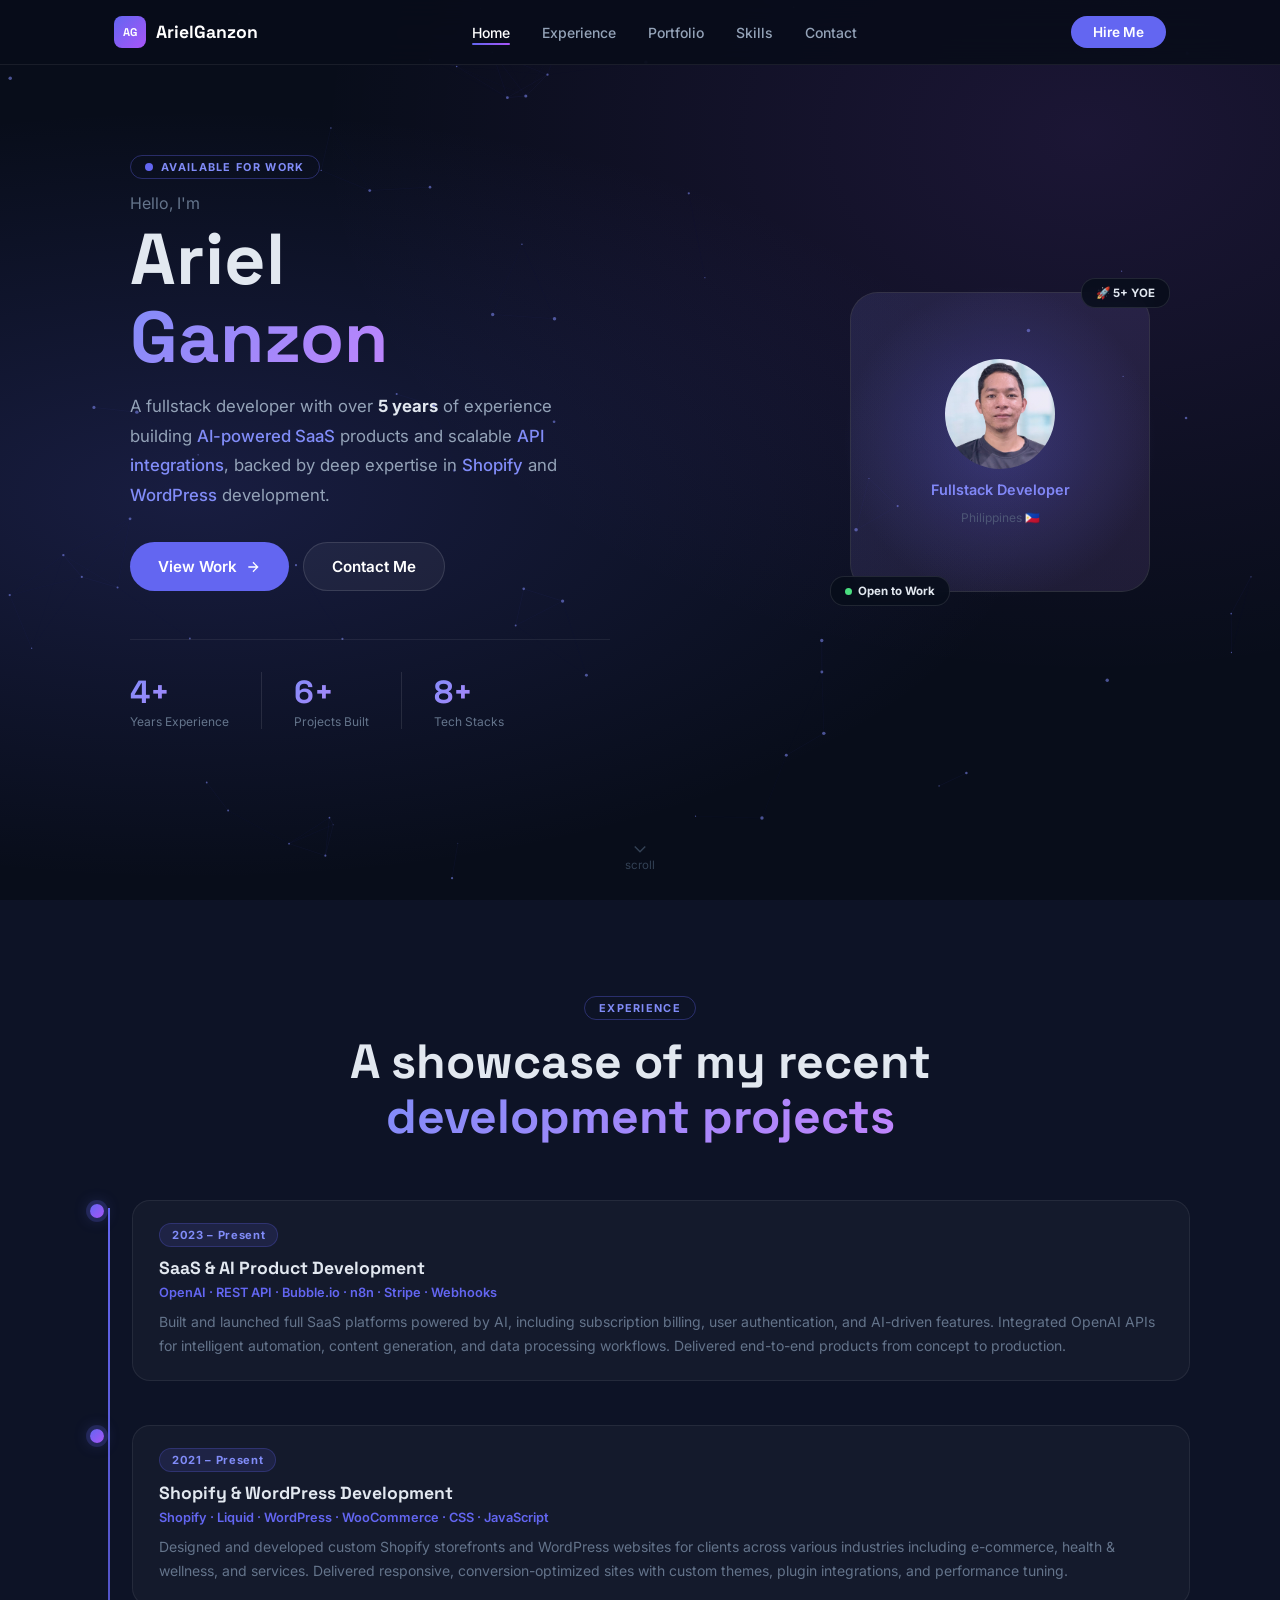
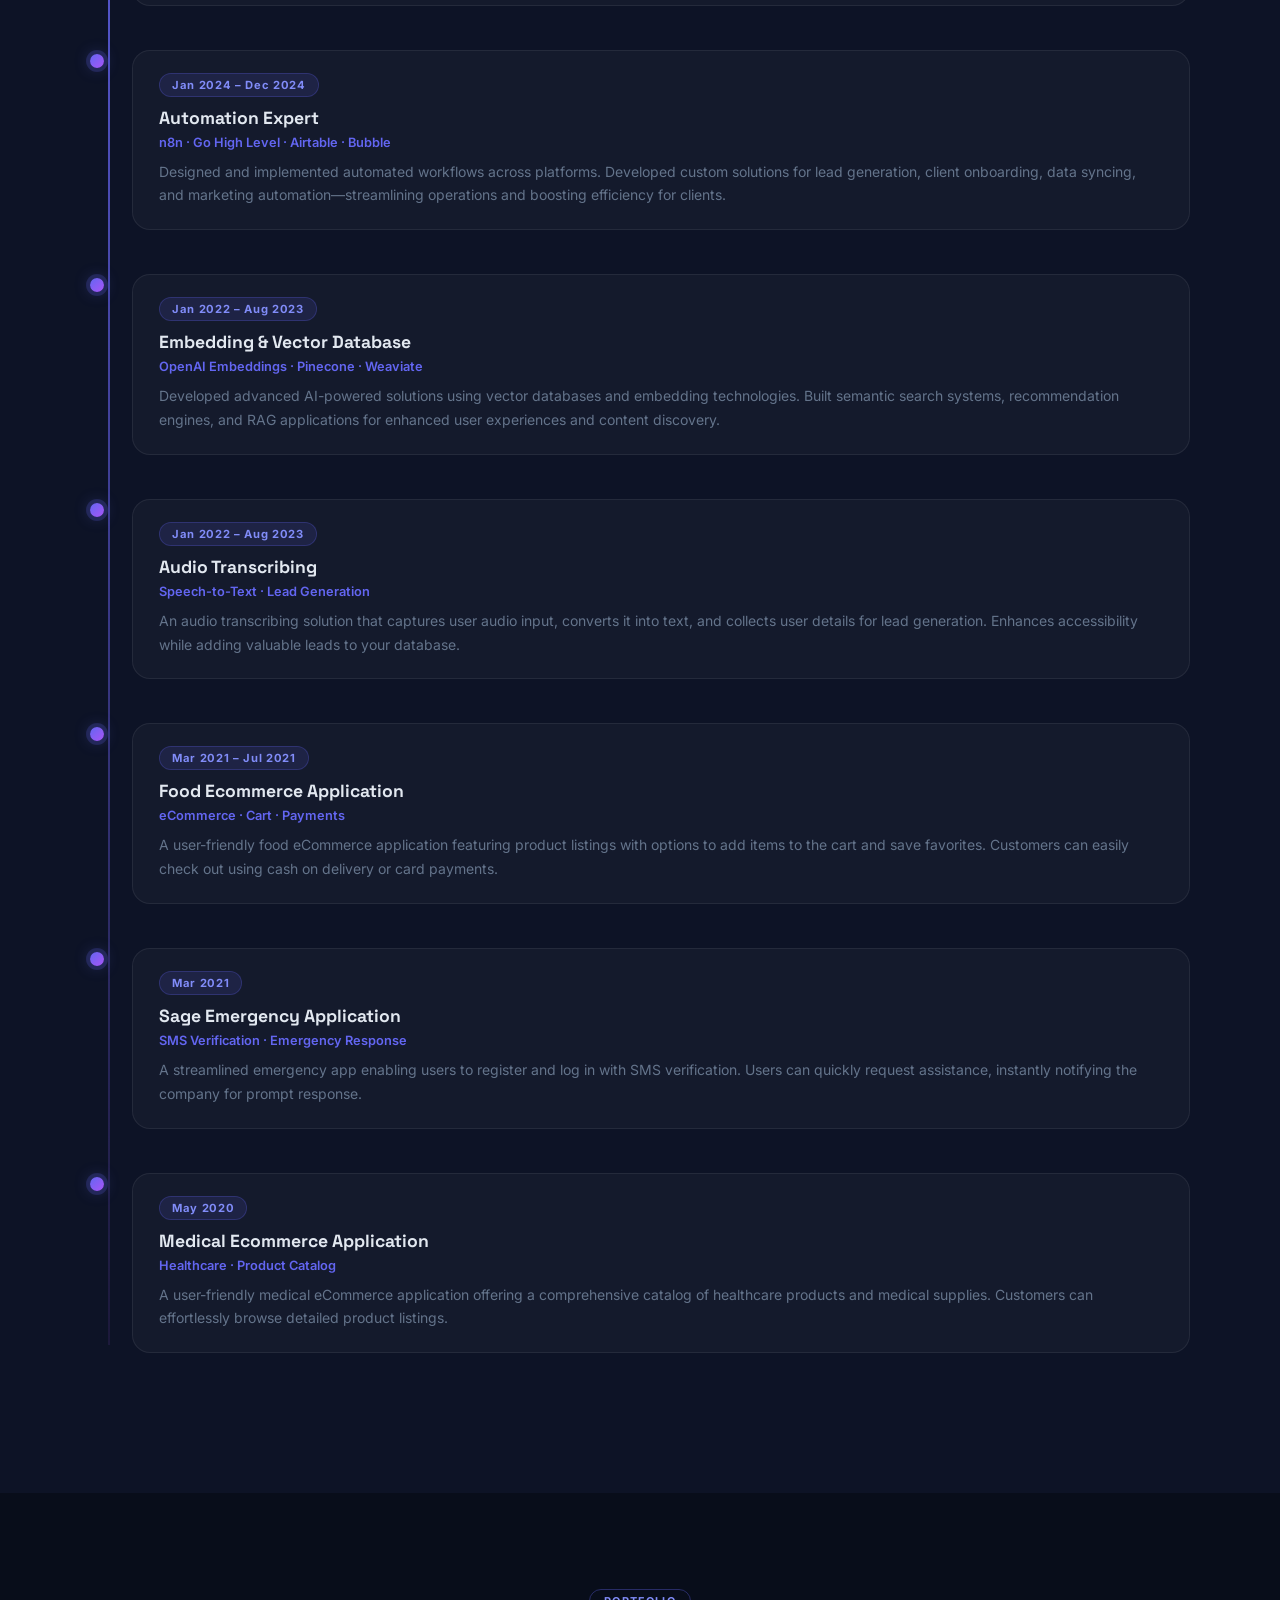
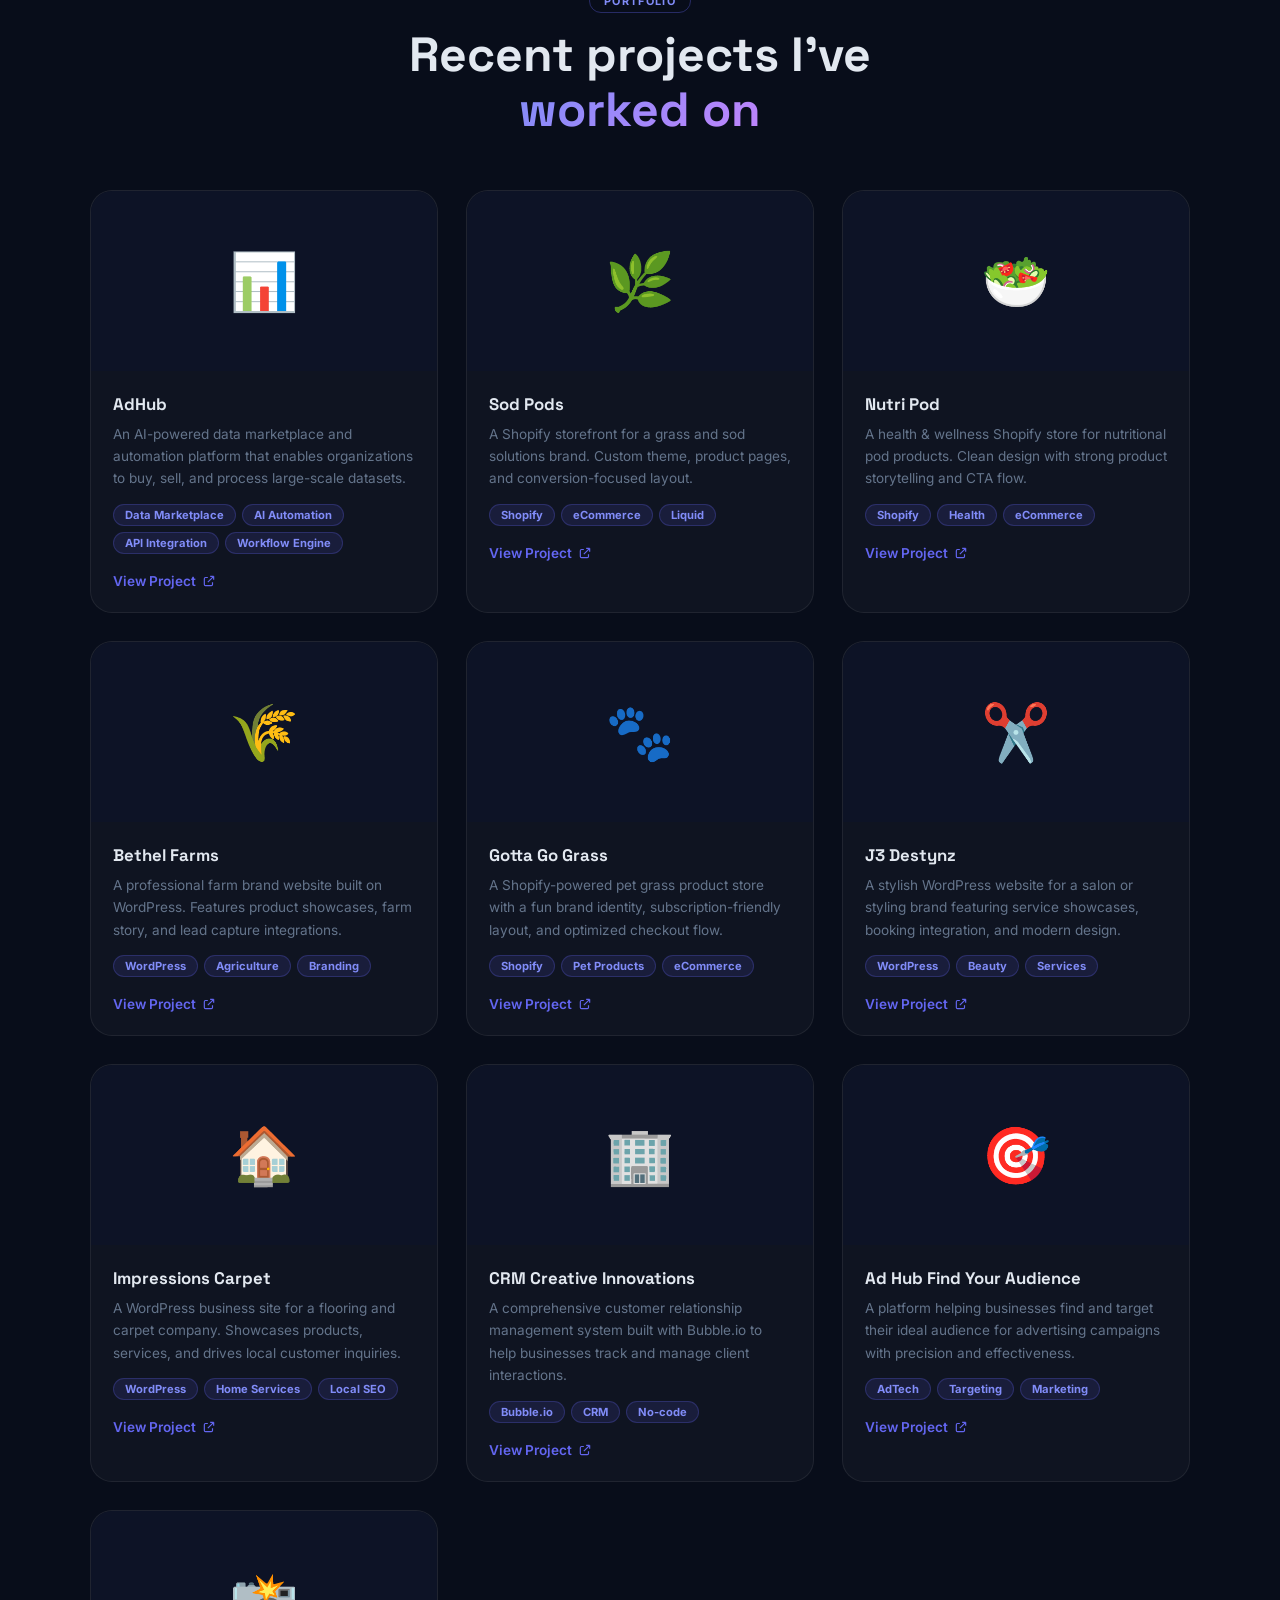
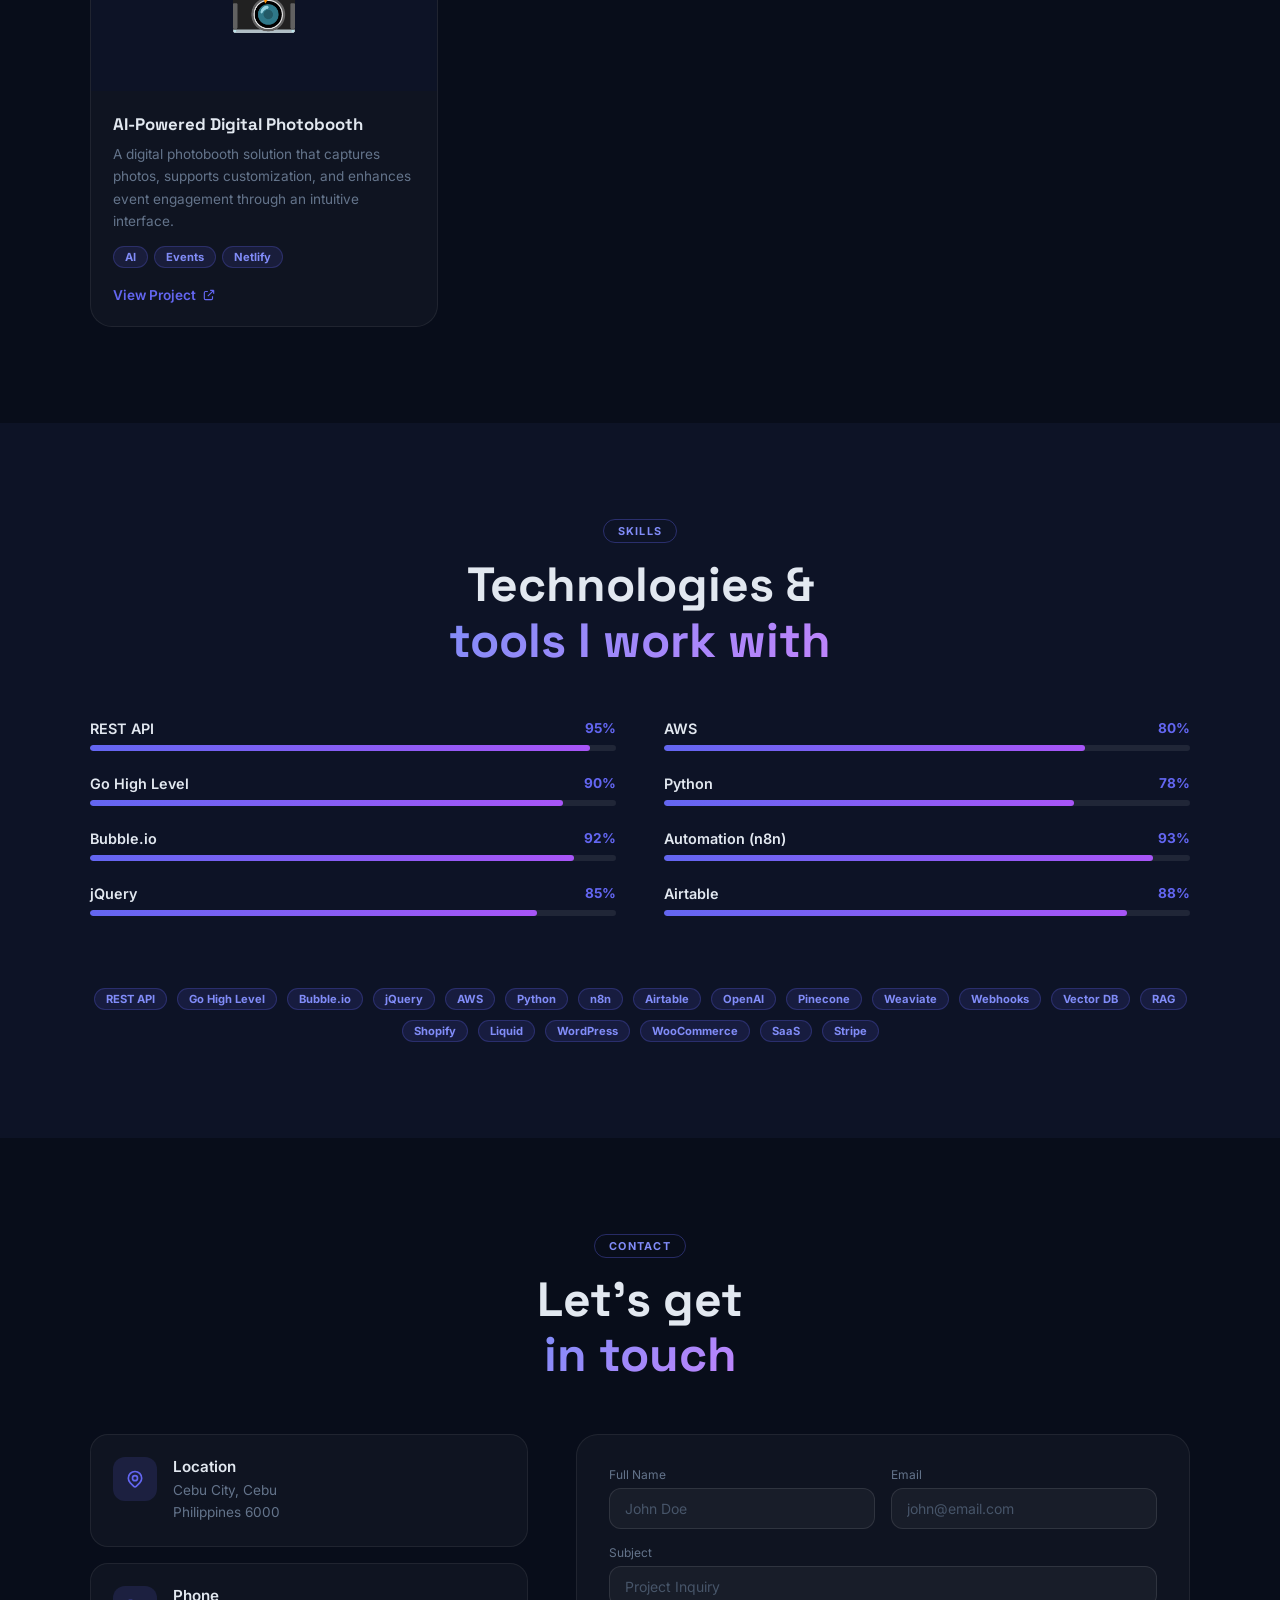
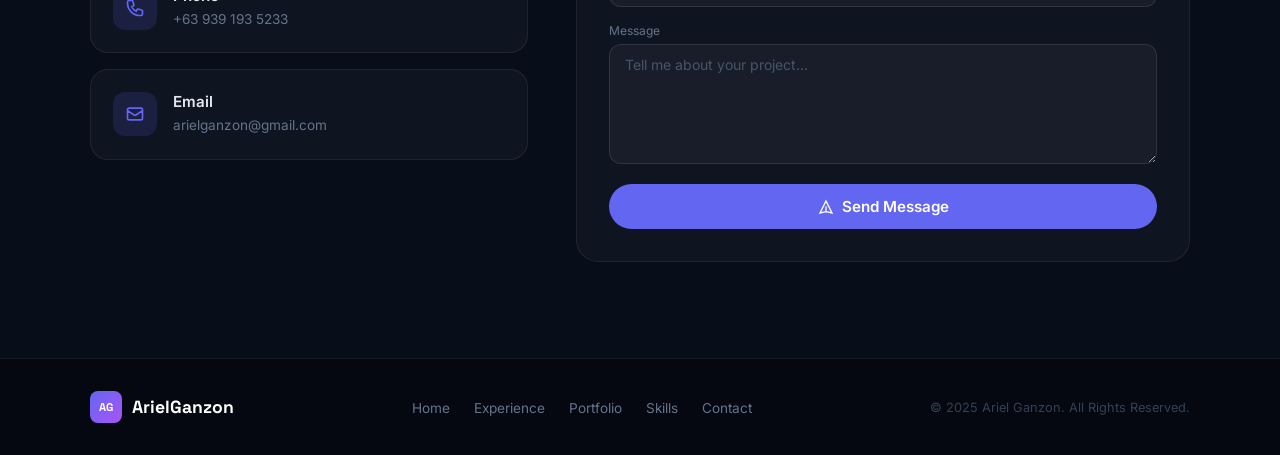
==== index.html @ b6846c53 "Update index.html" ====
<!DOCTYPE html>
<html lang="en">
<head>
<meta charset="UTF-8"/>
<meta name="viewport" content="width=device-width,initial-scale=1.0"/>
<title>Ariel Ganzon | Fullstack Developer</title>
<link href="https://fonts.googleapis.com/css2?family=Inter:wght@300;400;500;600;700;800&family=Space+Grotesk:wght@500;600;700&display=swap" rel="stylesheet"/>
<style>
*{margin:0;padding:0;box-sizing:border-box;}
html{scroll-behavior:smooth;}
body{font-family:'Inter',sans-serif;background:#080d1a;color:#e2e8f0;overflow-x:hidden;}
::-webkit-scrollbar{width:5px;}
::-webkit-scrollbar-thumb{background:#6366f1;border-radius:4px;}

/* NAV */
nav{position:fixed;top:0;left:0;right:0;z-index:100;background:rgba(8,13,26,.9);backdrop-filter:blur(16px);border-bottom:1px solid rgba(255,255,255,.07);}
.nav-inner{max-width:1100px;margin:0 auto;padding:0 24px;display:flex;align-items:center;justify-content:space-between;height:64px;}
.logo{display:flex;align-items:center;gap:10px;font-family:'Space Grotesk',sans-serif;font-weight:700;font-size:1.1rem;color:#fff;text-decoration:none;}
.logo-icon{width:32px;height:32px;background:linear-gradient(135deg,#6366f1,#a855f7);border-radius:8px;display:flex;align-items:center;justify-content:center;font-size:.7rem;font-weight:900;color:#fff;}
.nav-links{display:flex;align-items:center;gap:32px;list-style:none;}
.nav-links a{color:#94a3b8;text-decoration:none;font-size:.875rem;font-weight:500;transition:color .2s;position:relative;}
.nav-links a:hover,.nav-links a.active{color:#fff;}
.nav-links a::after{content:'';position:absolute;bottom:-4px;left:0;width:0;height:2px;background:linear-gradient(90deg,#6366f1,#a855f7);border-radius:2px;transition:width .3s;}
.nav-links a:hover::after,.nav-links a.active::after{width:100%;}
.btn-hire{padding:8px 22px;background:#6366f1;color:#fff;border:none;border-radius:50px;font-size:.85rem;font-weight:600;cursor:pointer;transition:background .2s,transform .2s;text-decoration:none;}
.btn-hire:hover{background:#4f46e5;transform:scale(1.04);}
.mob-btn{display:none;background:none;border:none;color:#94a3b8;cursor:pointer;padding:4px;}
.mob-menu{display:none;flex-direction:column;padding:8px 24px 16px;gap:4px;border-top:1px solid rgba(255,255,255,.06);}
.mob-menu a{color:#94a3b8;text-decoration:none;padding:10px 0;font-size:.9rem;border-bottom:1px solid rgba(255,255,255,.04);}

/* SECTION BASE */
section{padding:96px 24px;}
.container{max-width:1100px;margin:0 auto;}
.section-label{display:inline-flex;align-items:center;gap:8px;padding:4px 14px;border:1px solid rgba(99,102,241,.35);border-radius:50px;font-size:.68rem;font-weight:700;letter-spacing:.12em;text-transform:uppercase;color:#818cf8;margin-bottom:14px;}
.section-title{font-family:'Space Grotesk',sans-serif;font-size:clamp(2rem,5vw,3rem);font-weight:700;line-height:1.15;margin-bottom:12px;}
.grad{background:linear-gradient(135deg,#818cf8,#c084fc);-webkit-background-clip:text;-webkit-text-fill-color:transparent;background-clip:text;}
.section-sub{color:#64748b;font-size:1rem;max-width:520px;}
.text-center{text-align:center;}
.text-center .section-sub{margin:0 auto;}

/* REVEAL */
.reveal{opacity:0;transform:translateY(28px);transition:opacity .7s ease,transform .7s ease;}
.reveal.in{opacity:1;transform:none;}

/* ── HERO ── */
#home{min-height:100vh;padding-top:80px;display:flex;align-items:center;position:relative;overflow:hidden;background:radial-gradient(ellipse at 15% 55%,rgba(99,102,241,.18) 0%,transparent 55%),radial-gradient(ellipse at 85% 15%,rgba(168,85,247,.12) 0%,transparent 50%),#080d1a;}
canvas#stars{position:absolute;inset:0;width:100%;height:100%;pointer-events:none;}
.hero-grid{display:grid;grid-template-columns:1fr 1fr;gap:60px;align-items:center;position:relative;z-index:1;}
@media(max-width:768px){
  .hero-grid{grid-template-columns:1fr;}
  .hero-right{display:flex;justify-content:center;margin-top:32px;}
  .avatar-wrap{justify-content:center;}
  .avatar-card{width:260px;height:260px;}
  .av-circle{width:95px;height:95px;}
  .nav-links,.btn-hire{display:none!important;}
  .mob-btn{display:block!important;}
}
.pulse-dot{width:8px;height:8px;border-radius:50%;background:#6366f1;animation:pulse 2s infinite;}
@keyframes pulse{0%,100%{box-shadow:0 0 0 0 rgba(99,102,241,.5);}50%{box-shadow:0 0 0 8px rgba(99,102,241,0);}}
.hero-name{font-family:'Space Grotesk',sans-serif;font-size:clamp(2.8rem,7vw,4.5rem);font-weight:700;line-height:1.08;margin:8px 0 16px;}
.hero-desc{color:#94a3b8;line-height:1.75;font-size:1.05rem;max-width:480px;margin-bottom:32px;}
.hero-desc span{color:#818cf8;font-weight:500;}
.btn-primary{display:inline-flex;align-items:center;gap:8px;padding:14px 28px;background:#6366f1;color:#fff;border:none;border-radius:50px;font-size:.95rem;font-weight:600;cursor:pointer;transition:background .2s,transform .2s;text-decoration:none;}
.btn-primary:hover{background:#4f46e5;transform:scale(1.04);}
.btn-outline{display:inline-flex;align-items:center;gap:8px;padding:14px 28px;background:rgba(255,255,255,.05);border:1px solid rgba(255,255,255,.12);color:#fff;border-radius:50px;font-size:.95rem;font-weight:600;cursor:pointer;transition:background .2s;text-decoration:none;}
.btn-outline:hover{background:rgba(255,255,255,.1);}
.btn-row{display:flex;gap:14px;flex-wrap:wrap;}
.hero-stats{display:flex;gap:32px;margin-top:48px;padding-top:32px;border-top:1px solid rgba(255,255,255,.07);}
.stat-num{font-family:'Space Grotesk',sans-serif;font-size:2rem;font-weight:700;}
.stat-label{font-size:.75rem;color:#64748b;margin-top:2px;}
.stat-div{width:1px;background:rgba(255,255,255,.1);}

/* avatar */
.avatar-wrap{position:relative;display:flex;justify-content:flex-end;}
.avatar-glow{position:absolute;inset:-20px;background:radial-gradient(circle,rgba(99,102,241,.3),transparent 65%);border-radius:50%;pointer-events:none;}
.avatar-card{width:300px;height:300px;border-radius:28px;background:rgba(255,255,255,.04);border:1px solid rgba(255,255,255,.1);display:flex;flex-direction:column;align-items:center;justify-content:center;gap:12px;position:relative;overflow:hidden;}
.avatar-card::before{content:'';position:absolute;inset:0;background:linear-gradient(135deg,rgba(99,102,241,.1),rgba(168,85,247,.08));pointer-events:none;}
.av-circle{width:110px;height:110px;border-radius:50%;background: url(img/profile1.jpg) center / cover no-repeat;display:flex;align-items:center;justify-content:center;font-family:'Space Grotesk',sans-serif;font-size:2rem;font-weight:900;color:#fff;}
.av-title{color:#818cf8;font-size:.9rem;font-weight:600;}
.badge{position:absolute;background:rgba(8,13,26,.85);border:1px solid rgba(255,255,255,.1);border-radius:14px;padding:7px 14px;font-size:.72rem;font-weight:700;display:flex;align-items:center;gap:6px;backdrop-filter:blur(8px);}
.badge-open{bottom:-14px;left:-20px;}
.badge-yoe{top:-14px;right:-20px;}
.dot-green{width:7px;height:7px;border-radius:50%;background:#4ade80;}

/* ── EXPERIENCE ── */
#experience{background:#0d1326;}
.tl{position:relative;margin-top:56px;}
.tl::before{content:'';position:absolute;left:18px;top:8px;bottom:8px;width:2px;background:linear-gradient(to bottom,#6366f1,rgba(168,85,247,.1));}
.tl-item{display:flex;gap:28px;margin-bottom:44px;position:relative;}
.tl-icon-col{display:flex;flex-direction:column;align-items:center;gap:0;flex-shrink:0;}
.tl-dot{width:14px;height:14px;border-radius:50%;background:linear-gradient(135deg,#6366f1,#a855f7);box-shadow:0 0 0 4px rgba(99,102,241,.2),0 0 16px rgba(99,102,241,.4);margin-top:4px;flex-shrink:0;z-index:1;}
.tl-card{flex:1;background:rgba(255,255,255,.03);border:1px solid rgba(255,255,255,.07);border-radius:18px;padding:22px 26px;transition:border-color .3s,transform .3s;}
.tl-card:hover{border-color:rgba(99,102,241,.3);transform:translateX(4px);}
.tl-date{display:inline-flex;padding:4px 12px;border-radius:50px;background:rgba(99,102,241,.12);border:1px solid rgba(99,102,241,.25);color:#818cf8;font-size:.7rem;font-weight:700;letter-spacing:.06em;margin-bottom:10px;}
.tl-card h3{font-family:'Space Grotesk',sans-serif;font-size:1.1rem;font-weight:700;margin-bottom:6px;}
.tl-tech{color:#6366f1;font-size:.8rem;font-weight:600;margin-bottom:10px;}
.tl-card p{color:#64748b;font-size:.875rem;line-height:1.7;}

/* ── PORTFOLIO ── */
#portfolio{background:#080d1a;}
.port-grid{display:grid;grid-template-columns:repeat(auto-fit,minmax(300px,1fr));gap:28px;margin-top:52px;}
.port-card{background:rgba(255,255,255,.03);border:1px solid rgba(255,255,255,.07);border-radius:22px;overflow:hidden;transition:transform .3s,box-shadow .3s,border-color .3s;}
.port-card:hover{transform:translateY(-8px);box-shadow:0 20px 40px rgba(99,102,241,.2);border-color:rgba(99,102,241,.3);}
.port-thumb{height:180px;overflow:hidden;position:relative;background:#0d1326;}
.port-thumb img{width:100%;height:100%;object-fit:cover;object-position:top;transition:transform .4s ease;display:block;}
.port-card:hover .port-thumb img{transform:scale(1.05);}
.port-thumb-overlay{position:absolute;inset:0;background:linear-gradient(to bottom,transparent 60%,rgba(8,13,26,.8));pointer-events:none;}
.port-thumb-loader{position:absolute;inset:0;display:flex;align-items:center;justify-content:center;color:#334155;font-size:.75rem;}
.port-body{padding:22px;}
.port-body h3{font-family:'Space Grotesk',sans-serif;font-size:1.05rem;font-weight:700;margin-bottom:8px;}
.port-body p{color:#64748b;font-size:.85rem;line-height:1.65;margin-bottom:14px;}
.tags{display:flex;flex-wrap:wrap;gap:6px;margin-bottom:16px;}
.tag{padding:3px 11px;border-radius:50px;background:rgba(99,102,241,.12);border:1px solid rgba(99,102,241,.25);color:#818cf8;font-size:.7rem;font-weight:700;}
.port-link{display:inline-flex;align-items:center;gap:6px;color:#6366f1;font-size:.85rem;font-weight:600;text-decoration:none;transition:color .2s;}
.port-link:hover{color:#a5b4fc;}

/* ── SKILLS ── */
#skills{background:#0d1326;}
.skills-grid{display:grid;grid-template-columns:1fr 1fr;gap:48px;margin-top:52px;}
@media(max-width:640px){.skills-grid{grid-template-columns:1fr;}}
.skill-row{margin-bottom:24px;}
.skill-head{display:flex;justify-content:space-between;align-items:center;margin-bottom:8px;}
.skill-name{font-size:.9rem;font-weight:600;}
.skill-pct{font-size:.85rem;color:#6366f1;font-weight:700;}
.skill-bar{height:6px;background:rgba(255,255,255,.08);border-radius:50px;overflow:hidden;}
.skill-fill{height:100%;width:0%;background:linear-gradient(90deg,#6366f1,#a855f7);border-radius:50px;transition:width 1.3s ease;}
.tag-cloud{display:flex;flex-wrap:wrap;gap:10px;margin-top:48px;justify-content:center;}

/* ── CONTACT ── */
#contact{background:#080d1a;}
.contact-grid{display:grid;grid-template-columns:1fr 1.4fr;gap:48px;margin-top:52px;}
@media(max-width:768px){.contact-grid{grid-template-columns:1fr;}}
.info-card{background:rgba(255,255,255,.03);border:1px solid rgba(255,255,255,.07);border-radius:18px;padding:22px;display:flex;align-items:flex-start;gap:16px;margin-bottom:16px;transition:border-color .3s;}
.info-card:hover{border-color:rgba(99,102,241,.3);}
.info-icon{width:44px;height:44px;border-radius:12px;background:rgba(99,102,241,.15);display:flex;align-items:center;justify-content:center;flex-shrink:0;color:#6366f1;}
.info-card h4{font-weight:600;font-size:.95rem;margin-bottom:4px;}
.info-card p{color:#64748b;font-size:.85rem;line-height:1.6;}
.form-card{background:rgba(255,255,255,.03);border:1px solid rgba(255,255,255,.07);border-radius:22px;padding:32px;}
.form-row{display:grid;grid-template-columns:1fr 1fr;gap:16px;}
@media(max-width:500px){.form-row{grid-template-columns:1fr;}}
.form-group{margin-bottom:16px;}
.form-group label{display:block;font-size:.75rem;color:#64748b;margin-bottom:6px;}
.inp{width:100%;background:rgba(255,255,255,.04);border:1px solid rgba(255,255,255,.1);border-radius:12px;padding:11px 15px;color:#fff;font-size:.875rem;font-family:'Inter',sans-serif;outline:none;transition:border-color .3s,box-shadow .3s;}
.inp:focus{border-color:#6366f1;box-shadow:0 0 0 3px rgba(99,102,241,.15);}
.inp::placeholder{color:#475569;}
textarea.inp{resize:vertical;min-height:120px;}
.btn-send{width:100%;padding:13px;background:#6366f1;color:#fff;border:none;border-radius:50px;font-size:.95rem;font-weight:600;cursor:pointer;transition:background .2s,transform .2s;display:flex;align-items:center;justify-content:center;gap:8px;font-family:'Inter',sans-serif;}
.btn-send:hover{background:#4f46e5;transform:scale(1.02);}
.success-box{display:none;flex-direction:column;align-items:center;text-align:center;padding:48px 0;}
.success-icon{width:64px;height:64px;border-radius:50%;background:rgba(74,222,128,.15);display:flex;align-items:center;justify-content:center;font-size:2rem;color:#4ade80;margin-bottom:16px;}
.success-box h3{font-family:'Space Grotesk',sans-serif;font-size:1.4rem;font-weight:700;margin-bottom:8px;}
.success-box p{color:#64748b;margin-bottom:24px;}
.btn-again{padding:10px 24px;background:#6366f1;color:#fff;border:none;border-radius:50px;font-weight:600;cursor:pointer;font-family:'Inter',sans-serif;}

/* FOOTER */
footer{background:#050810;border-top:1px solid rgba(255,255,255,.06);padding:32px 24px;}
.foot-inner{max-width:1100px;margin:0 auto;display:flex;align-items:center;justify-content:space-between;flex-wrap:wrap;gap:20px;}
.foot-links{display:flex;gap:24px;list-style:none;}
.foot-links a{color:#64748b;text-decoration:none;font-size:.85rem;transition:color .2s;}
.foot-links a:hover{color:#fff;}
.foot-copy{color:#334155;font-size:.8rem;}

/* SCROLL INDICATOR */
.scroll-hint{position:absolute;bottom:28px;left:50%;transform:translateX(-50%);display:flex;flex-direction:column;align-items:center;gap:4px;color:#334155;font-size:.72rem;animation:bob 2s ease-in-out infinite;}
@keyframes bob{0%,100%{transform:translateX(-50%) translateY(0);}50%{transform:translateX(-50%) translateY(6px);}}
@keyframes spin360{to{transform:rotate(360deg);}}

/* GLOW CURSOR */
#cursor-glow{position:fixed;width:320px;height:320px;border-radius:50%;background:radial-gradient(circle,rgba(99,102,241,.1),transparent 70%);pointer-events:none;transform:translate(-50%,-50%);z-index:0;transition:left .1s,top .1s;}
</style>
</head>
<body>

<div id="cursor-glow"></div>

<!-- NAV -->
<nav>
  <div class="nav-inner">
    <a href="#home" class="logo">
      <div class="logo-icon">AG</div>
      ArielGanzon
    </a>
    <ul class="nav-links">
      <li><a href="#home" class="active" data-s="home">Home</a></li>
      <li><a href="#experience" data-s="experience">Experience</a></li>
      <li><a href="#portfolio" data-s="portfolio">Portfolio</a></li>
      <li><a href="#skills" data-s="skills">Skills</a></li>
      <li><a href="#contact" data-s="contact">Contact</a></li>
    </ul>
    <a href="#contact" class="btn-hire">Hire Me</a>
    <button class="mob-btn" onclick="document.getElementById('mmenu').style.display=document.getElementById('mmenu').style.display==='flex'?'none':'flex'">
      <svg width="24" height="24" fill="none" stroke="currentColor" stroke-width="2" viewBox="0 0 24 24"><path d="M4 6h16M4 12h16M4 18h16"/></svg>
    </button>
  </div>
  <div id="mmenu" class="mob-menu">
    <a href="#home" onclick="this.parentElement.style.display='none'">Home</a>
    <a href="#experience" onclick="this.parentElement.style.display='none'">Experience</a>
    <a href="#portfolio" onclick="this.parentElement.style.display='none'">Portfolio</a>
    <a href="#skills" onclick="this.parentElement.style.display='none'">Skills</a>
    <a href="#contact" onclick="this.parentElement.style.display='none'">Contact</a>
  </div>
</nav>

<!-- HERO -->
<section id="home">
  <canvas id="stars"></canvas>
  <div class="container">
    <div class="hero-grid">
      <div>
        <div class="section-label reveal"><div class="pulse-dot"></div> Available for Work</div>
        <p style="color:#64748b;margin-bottom:4px;" class="reveal">Hello, I'm</p>
        <h1 class="hero-name reveal">Ariel<br/><span class="grad">Ganzon</span></h1>
        <p class="hero-desc reveal">
          A fullstack developer with over <strong style="color:#e2e8f0;">5 years</strong> of experience building
          <span>AI-powered SaaS</span> products and scalable <span>API integrations</span>, backed by deep expertise in
          <span>Shopify</span> and <span>WordPress</span> development.
        </p>
        <div class="btn-row reveal">
          <a href="#portfolio" class="btn-primary">View Work <svg width="16" height="16" fill="none" stroke="currentColor" stroke-width="2" viewBox="0 0 24 24"><path d="M5 12h14M12 5l7 7-7 7"/></svg></a>
          <a href="#contact" class="btn-outline">Contact Me</a>
        </div>
        <div class="hero-stats reveal">
          <div><div class="stat-num grad">4+</div><div class="stat-label">Years Experience</div></div>
          <div class="stat-div"></div>
          <div><div class="stat-num grad">6+</div><div class="stat-label">Projects Built</div></div>
          <div class="stat-div"></div>
          <div><div class="stat-num grad">8+</div><div class="stat-label">Tech Stacks</div></div>
        </div>
      </div>
      <div class="hero-right avatar-wrap reveal">
        <div style="position:relative;">
          <div class="avatar-glow"></div>
          <div class="avatar-card">
            <div class="av-circle"></div>
            <div class="av-title">Fullstack Developer</div>
            <div style="font-size:.75rem;color:#475569;">Philippines 🇵🇭</div>
          </div>
          <div class="badge badge-open"><div class="dot-green"></div> Open to Work</div>
          <div class="badge badge-yoe">🚀 5+ YOE</div>
        </div>
      </div>
    </div>
  </div>
  <div class="scroll-hint">
    <svg width="18" height="18" fill="none" stroke="currentColor" stroke-width="2" viewBox="0 0 24 24"><path d="M19 14l-7 7-7-7"/></svg>
    scroll
  </div>
</section>

<!-- EXPERIENCE -->
<section id="experience">
  <div class="container">
    <div class="text-center reveal">
      <div class="section-label" style="display:inline-flex;">Experience</div>
      <h2 class="section-title">A showcase of my recent<br/><span class="grad">development projects</span></h2>
    </div>
    <div class="tl">

      <div class="tl-item reveal">
        <div class="tl-icon-col"><div class="tl-dot"></div></div>
        <div class="tl-card">
          <div class="tl-date">2023 – Present</div>
          <h3>SaaS & AI Product Development</h3>
          <div class="tl-tech">OpenAI · REST API · Bubble.io · n8n · Stripe · Webhooks</div>
          <p>Built and launched full SaaS platforms powered by AI, including subscription billing, user authentication, and AI-driven features. Integrated OpenAI APIs for intelligent automation, content generation, and data processing workflows. Delivered end-to-end products from concept to production.</p>
        </div>
      </div>

      <div class="tl-item reveal">
        <div class="tl-icon-col"><div class="tl-dot"></div></div>
        <div class="tl-card">
          <div class="tl-date">2021 – Present</div>
          <h3>Shopify & WordPress Development</h3>
          <div class="tl-tech">Shopify · Liquid · WordPress · WooCommerce · CSS · JavaScript</div>
          <p>Designed and developed custom Shopify storefronts and WordPress websites for clients across various industries including e-commerce, health & wellness, and services. Delivered responsive, conversion-optimized sites with custom themes, plugin integrations, and performance tuning.</p>
        </div>
      </div>

      <div class="tl-item reveal">
        <div class="tl-icon-col"><div class="tl-dot"></div></div>
        <div class="tl-card">
          <div class="tl-date">Jan 2024 – Dec 2024</div>
          <h3>Automation Expert</h3>
          <div class="tl-tech">n8n · Go High Level · Airtable · Bubble</div>
          <p>Designed and implemented automated workflows across platforms. Developed custom solutions for lead generation, client onboarding, data syncing, and marketing automation—streamlining operations and boosting efficiency for clients.</p>
        </div>
      </div>

      <div class="tl-item reveal">
        <div class="tl-icon-col"><div class="tl-dot"></div></div>
        <div class="tl-card">
          <div class="tl-date">Jan 2022 – Aug 2023</div>
          <h3>Embedding & Vector Database</h3>
          <div class="tl-tech">OpenAI Embeddings · Pinecone · Weaviate</div>
          <p>Developed advanced AI-powered solutions using vector databases and embedding technologies. Built semantic search systems, recommendation engines, and RAG applications for enhanced user experiences and content discovery.</p>
        </div>
      </div>

      <div class="tl-item reveal">
        <div class="tl-icon-col"><div class="tl-dot"></div></div>
        <div class="tl-card">
          <div class="tl-date">Jan 2022 – Aug 2023</div>
          <h3>Audio Transcribing</h3>
          <div class="tl-tech">Speech-to-Text · Lead Generation</div>
          <p>An audio transcribing solution that captures user audio input, converts it into text, and collects user details for lead generation. Enhances accessibility while adding valuable leads to your database.</p>
        </div>
      </div>

      <div class="tl-item reveal">
        <div class="tl-icon-col"><div class="tl-dot"></div></div>
        <div class="tl-card">
          <div class="tl-date">Mar 2021 – Jul 2021</div>
          <h3>Food Ecommerce Application</h3>
          <div class="tl-tech">eCommerce · Cart · Payments</div>
          <p>A user-friendly food eCommerce application featuring product listings with options to add items to the cart and save favorites. Customers can easily check out using cash on delivery or card payments.</p>
        </div>
      </div>

      <div class="tl-item reveal">
        <div class="tl-icon-col"><div class="tl-dot"></div></div>
        <div class="tl-card">
          <div class="tl-date">Mar 2021</div>
          <h3>Sage Emergency Application</h3>
          <div class="tl-tech">SMS Verification · Emergency Response</div>
          <p>A streamlined emergency app enabling users to register and log in with SMS verification. Users can quickly request assistance, instantly notifying the company for prompt response.</p>
        </div>
      </div>

      <div class="tl-item reveal">
        <div class="tl-icon-col"><div class="tl-dot"></div></div>
        <div class="tl-card">
          <div class="tl-date">May 2020</div>
          <h3>Medical Ecommerce Application</h3>
          <div class="tl-tech">Healthcare · Product Catalog</div>
          <p>A user-friendly medical eCommerce application offering a comprehensive catalog of healthcare products and medical supplies. Customers can effortlessly browse detailed product listings.</p>
        </div>
      </div>

    </div>
  </div>
</section>

<!-- PORTFOLIO -->
<section id="portfolio">
  <div class="container">
    <div class="text-center reveal">
      <div class="section-label" style="display:inline-flex;">Portfolio</div>
      <h2 class="section-title">Recent projects I've<br/><span class="grad">worked on</span></h2>
    </div>
    <div class="port-grid">

      <div class="port-card reveal">
        <div class="port-thumb">
          <div class="port-thumb-loader">Loading preview…</div>
          <img src="https://image.thum.io/get/width/600/crop/350/https://adhub-landing.onrender.com/" alt="AdHub Platform" loading="lazy" onload="this.previousElementSibling.style.display='none'" onerror="this.parentElement.innerHTML='<div style=\'display:flex;align-items:center;justify-content:center;height:100%;font-size:3.5rem;\'>📊</div>'"/>
          <div class="port-thumb-overlay"></div>
        </div>
      
        <div class="port-body">
          <h3>AdHub</h3>
          <p>An AI-powered data marketplace and automation platform that enables organizations to buy, sell, and process large-scale datasets.</p>
          
          <div class="tags">
            <span class="tag">Data Marketplace</span>
            <span class="tag">AI Automation</span>
            <span class="tag">API Integration</span>
            <span class="tag">Workflow Engine</span>
          </div>
      
          <a href="https://adhub-landing.onrender.com/" target="_blank" class="port-link">
            View Project 
            <svg width="14" height="14" fill="none" stroke="currentColor" stroke-width="2" viewBox="0 0 24 24">
              <path d="M10 6H6a2 2 0 00-2 2v10a2 2 0 002 2h10a2 2 0 002-2v-4M14 4h6m0 0v6m0-6L10 14"/>
            </svg>
          </a>
        </div>
      </div>
      
      <div class="port-card reveal">
        <div class="port-thumb">
          <div class="port-thumb-loader">Loading preview…</div>
          <img src="https://image.thum.io/get/width/600/crop/350/https://trysodpods.com/" alt="Sod Pods" loading="lazy" onload="this.previousElementSibling.style.display='none'" onerror="this.parentElement.innerHTML='<div style=\'display:flex;align-items:center;justify-content:center;height:100%;font-size:3.5rem;\'>🌿</div>'"/>
          <div class="port-thumb-overlay"></div>
        </div>
        <div class="port-body">
          <h3>Sod Pods</h3>
          <p>A Shopify storefront for a grass and sod solutions brand. Custom theme, product pages, and conversion-focused layout.</p>
          <div class="tags"><span class="tag">Shopify</span><span class="tag">eCommerce</span><span class="tag">Liquid</span></div>
          <a href="https://trysodpods.com/" target="_blank" class="port-link">View Project <svg width="14" height="14" fill="none" stroke="currentColor" stroke-width="2" viewBox="0 0 24 24"><path d="M10 6H6a2 2 0 00-2 2v10a2 2 0 002 2h10a2 2 0 002-2v-4M14 4h6m0 0v6m0-6L10 14"/></svg></a>
        </div>
      </div>

      <div class="port-card reveal" style="transition-delay:.05s">
        <div class="port-thumb">
          <div class="port-thumb-loader">Loading preview…</div>
          <img src="https://image.thum.io/get/width/600/crop/350/https://trynutripod.com/" alt="Nutri Pod" loading="lazy" onload="this.previousElementSibling.style.display='none'" onerror="this.parentElement.innerHTML='<div style=\'display:flex;align-items:center;justify-content:center;height:100%;font-size:3.5rem;\'>🥗</div>'"/>
          <div class="port-thumb-overlay"></div>
        </div>
        <div class="port-body">
          <h3>Nutri Pod</h3>
          <p>A health & wellness Shopify store for nutritional pod products. Clean design with strong product storytelling and CTA flow.</p>
          <div class="tags"><span class="tag">Shopify</span><span class="tag">Health</span><span class="tag">eCommerce</span></div>
          <a href="https://trynutripod.com/" target="_blank" class="port-link">View Project <svg width="14" height="14" fill="none" stroke="currentColor" stroke-width="2" viewBox="0 0 24 24"><path d="M10 6H6a2 2 0 00-2 2v10a2 2 0 002 2h10a2 2 0 002-2v-4M14 4h6m0 0v6m0-6L10 14"/></svg></a>
        </div>
      </div>

      <div class="port-card reveal" style="transition-delay:.1s">
        <div class="port-thumb">
          <div class="port-thumb-loader">Loading preview…</div>
          <img src="https://image.thum.io/get/width/600/crop/350/https://bethelfarms.com/" alt="Bethel Farms" loading="lazy" onload="this.previousElementSibling.style.display='none'" onerror="this.parentElement.innerHTML='<div style=\'display:flex;align-items:center;justify-content:center;height:100%;font-size:3.5rem;\'>🌾</div>'"/>
          <div class="port-thumb-overlay"></div>
        </div>
        <div class="port-body">
          <h3>Bethel Farms</h3>
          <p>A professional farm brand website built on WordPress. Features product showcases, farm story, and lead capture integrations.</p>
          <div class="tags"><span class="tag">WordPress</span><span class="tag">Agriculture</span><span class="tag">Branding</span></div>
          <a href="https://bethelfarms.com/" target="_blank" class="port-link">View Project <svg width="14" height="14" fill="none" stroke="currentColor" stroke-width="2" viewBox="0 0 24 24"><path d="M10 6H6a2 2 0 00-2 2v10a2 2 0 002 2h10a2 2 0 002-2v-4M14 4h6m0 0v6m0-6L10 14"/></svg></a>
        </div>
      </div>

      <div class="port-card reveal" style="transition-delay:.15s">
        <div class="port-thumb">
          <div class="port-thumb-loader">Loading preview…</div>
          <img src="https://image.thum.io/get/width/600/crop/350/https://gottagograss.com/" alt="Gotta Go Grass" loading="lazy" onload="this.previousElementSibling.style.display='none'" onerror="this.parentElement.innerHTML='<div style=\'display:flex;align-items:center;justify-content:center;height:100%;font-size:3.5rem;\'>🐾</div>'"/>
          <div class="port-thumb-overlay"></div>
        </div>
        <div class="port-body">
          <h3>Gotta Go Grass</h3>
          <p>A Shopify-powered pet grass product store with a fun brand identity, subscription-friendly layout, and optimized checkout flow.</p>
          <div class="tags"><span class="tag">Shopify</span><span class="tag">Pet Products</span><span class="tag">eCommerce</span></div>
          <a href="https://gottagograss.com/" target="_blank" class="port-link">View Project <svg width="14" height="14" fill="none" stroke="currentColor" stroke-width="2" viewBox="0 0 24 24"><path d="M10 6H6a2 2 0 00-2 2v10a2 2 0 002 2h10a2 2 0 002-2v-4M14 4h6m0 0v6m0-6L10 14"/></svg></a>
        </div>
      </div>

      <div class="port-card reveal" style="transition-delay:.2s">
        <div class="port-thumb">
          <div class="port-thumb-loader">Loading preview…</div>
          <img src="https://image.thum.io/get/width/600/crop/350/https://j3destynz.com/" alt="J3 Destynz" loading="lazy" onload="this.previousElementSibling.style.display='none'" onerror="this.parentElement.innerHTML='<div style=\'display:flex;align-items:center;justify-content:center;height:100%;font-size:3.5rem;\'>✂️</div>'"/>
          <div class="port-thumb-overlay"></div>
        </div>
        <div class="port-body">
          <h3>J3 Destynz</h3>
          <p>A stylish WordPress website for a salon or styling brand featuring service showcases, booking integration, and modern design.</p>
          <div class="tags"><span class="tag">WordPress</span><span class="tag">Beauty</span><span class="tag">Services</span></div>
          <a href="https://j3destynz.com/" target="_blank" class="port-link">View Project <svg width="14" height="14" fill="none" stroke="currentColor" stroke-width="2" viewBox="0 0 24 24"><path d="M10 6H6a2 2 0 00-2 2v10a2 2 0 002 2h10a2 2 0 002-2v-4M14 4h6m0 0v6m0-6L10 14"/></svg></a>
        </div>
      </div>

      <div class="port-card reveal" style="transition-delay:.25s">
        <div class="port-thumb">
          <div class="port-thumb-loader">Loading preview…</div>
          <img src="https://image.thum.io/get/width/600/crop/350/https://impressionscarpet.com/" alt="Impressions Carpet" loading="lazy" onload="this.previousElementSibling.style.display='none'" onerror="this.parentElement.innerHTML='<div style=\'display:flex;align-items:center;justify-content:center;height:100%;font-size:3.5rem;\'>🏠</div>'"/>
          <div class="port-thumb-overlay"></div>
        </div>
        <div class="port-body">
          <h3>Impressions Carpet</h3>
          <p>A WordPress business site for a flooring and carpet company. Showcases products, services, and drives local customer inquiries.</p>
          <div class="tags"><span class="tag">WordPress</span><span class="tag">Home Services</span><span class="tag">Local SEO</span></div>
          <a href="https://impressionscarpet.com/" target="_blank" class="port-link">View Project <svg width="14" height="14" fill="none" stroke="currentColor" stroke-width="2" viewBox="0 0 24 24"><path d="M10 6H6a2 2 0 00-2 2v10a2 2 0 002 2h10a2 2 0 002-2v-4M14 4h6m0 0v6m0-6L10 14"/></svg></a>
        </div>
      </div>

      <div class="port-card reveal">
        <div class="port-thumb">
          <div class="port-thumb-loader">Loading preview…</div>
          <img src="https://image.thum.io/get/width/600/crop/350/https://crm-80058.bubbleapps.io/version-test/" alt="CRM Creative Innovations" loading="lazy" onload="this.previousElementSibling.style.display='none'" onerror="this.parentElement.innerHTML='<div style=\'display:flex;align-items:center;justify-content:center;height:100%;font-size:3.5rem;\'>🏢</div>'"/>
          <div class="port-thumb-overlay"></div>
        </div>
        <div class="port-body">
          <h3>CRM Creative Innovations</h3>
          <p>A comprehensive customer relationship management system built with Bubble.io to help businesses track and manage client interactions.</p>
          <div class="tags"><span class="tag">Bubble.io</span><span class="tag">CRM</span><span class="tag">No-code</span></div>
          <a href="https://crm-80058.bubbleapps.io/version-test/" target="_blank" class="port-link">
            View Project
            <svg width="14" height="14" fill="none" stroke="currentColor" stroke-width="2" viewBox="0 0 24 24"><path d="M10 6H6a2 2 0 00-2 2v10a2 2 0 002 2h10a2 2 0 002-2v-4M14 4h6m0 0v6m0-6L10 14"/></svg>
          </a>
        </div>
      </div>

      <div class="port-card reveal" style="transition-delay:.1s">
        <div class="port-thumb">
          <div class="port-thumb-loader">Loading preview…</div>
          <img src="https://image.thum.io/get/width/600/crop/350/https://www.adhubaudience.com/" alt="Ad Hub" loading="lazy" onload="this.previousElementSibling.style.display='none'" onerror="this.parentElement.innerHTML='<div style=\'display:flex;align-items:center;justify-content:center;height:100%;font-size:3.5rem;\'>🎯</div>'"/>
          <div class="port-thumb-overlay"></div>
        </div>
        <div class="port-body">
          <h3>Ad Hub Find Your Audience</h3>
          <p>A platform helping businesses find and target their ideal audience for advertising campaigns with precision and effectiveness.</p>
          <div class="tags"><span class="tag">AdTech</span><span class="tag">Targeting</span><span class="tag">Marketing</span></div>
          <a href="https://www.adhubaudience.com/" target="_blank" class="port-link">
            View Project
            <svg width="14" height="14" fill="none" stroke="currentColor" stroke-width="2" viewBox="0 0 24 24"><path d="M10 6H6a2 2 0 00-2 2v10a2 2 0 002 2h10a2 2 0 002-2v-4M14 4h6m0 0v6m0-6L10 14"/></svg>
          </a>
        </div>
      </div>

      <div class="port-card reveal" style="transition-delay:.2s">
        <div class="port-thumb">
          <div class="port-thumb-loader">Loading preview…</div>
          <img src="https://image.thum.io/get/width/600/crop/350/https://robooth.netlify.app/" alt="Digital Photobooth" loading="lazy" onload="this.previousElementSibling.style.display='none'" onerror="this.parentElement.innerHTML='<div style=\'display:flex;align-items:center;justify-content:center;height:100%;font-size:3.5rem;\'>📸</div>'"/>
          <div class="port-thumb-overlay"></div>
        </div>
        <div class="port-body">
          <h3>AI-Powered Digital Photobooth</h3>
          <p>A digital photobooth solution that captures photos, supports customization, and enhances event engagement through an intuitive interface.</p>
          <div class="tags"><span class="tag">AI</span><span class="tag">Events</span><span class="tag">Netlify</span></div>
          <a href="https://robooth.netlify.app/" target="_blank" class="port-link">
            View Project
            <svg width="14" height="14" fill="none" stroke="currentColor" stroke-width="2" viewBox="0 0 24 24"><path d="M10 6H6a2 2 0 00-2 2v10a2 2 0 002 2h10a2 2 0 002-2v-4M14 4h6m0 0v6m0-6L10 14"/></svg>
          </a>
        </div>
      </div>

    </div>
  </div>
</section>

<!-- SKILLS -->
<section id="skills">
  <div class="container">
    <div class="text-center reveal">
      <div class="section-label" style="display:inline-flex;">Skills</div>
      <h2 class="section-title">Technologies &<br/><span class="grad">tools I work with</span></h2>
    </div>
    <div class="skills-grid">
      <div class="reveal">
        <div class="skill-row"><div class="skill-head"><span class="skill-name">REST API</span><span class="skill-pct">95%</span></div><div class="skill-bar"><div class="skill-fill" data-w="95"></div></div></div>
        <div class="skill-row"><div class="skill-head"><span class="skill-name">Go High Level</span><span class="skill-pct">90%</span></div><div class="skill-bar"><div class="skill-fill" data-w="90"></div></div></div>
        <div class="skill-row"><div class="skill-head"><span class="skill-name">Bubble.io</span><span class="skill-pct">92%</span></div><div class="skill-bar"><div class="skill-fill" data-w="92"></div></div></div>
        <div class="skill-row"><div class="skill-head"><span class="skill-name">jQuery</span><span class="skill-pct">85%</span></div><div class="skill-bar"><div class="skill-fill" data-w="85"></div></div></div>
      </div>
      <div class="reveal" style="transition-delay:.15s">
        <div class="skill-row"><div class="skill-head"><span class="skill-name">AWS</span><span class="skill-pct">80%</span></div><div class="skill-bar"><div class="skill-fill" data-w="80"></div></div></div>
        <div class="skill-row"><div class="skill-head"><span class="skill-name">Python</span><span class="skill-pct">78%</span></div><div class="skill-bar"><div class="skill-fill" data-w="78"></div></div></div>
        <div class="skill-row"><div class="skill-head"><span class="skill-name">Automation (n8n)</span><span class="skill-pct">93%</span></div><div class="skill-bar"><div class="skill-fill" data-w="93"></div></div></div>
        <div class="skill-row"><div class="skill-head"><span class="skill-name">Airtable</span><span class="skill-pct">88%</span></div><div class="skill-bar"><div class="skill-fill" data-w="88"></div></div></div>
      </div>
    </div>
    <div class="tag-cloud reveal">
      <span class="tag">REST API</span><span class="tag">Go High Level</span><span class="tag">Bubble.io</span>
      <span class="tag">jQuery</span><span class="tag">AWS</span><span class="tag">Python</span>
      <span class="tag">n8n</span><span class="tag">Airtable</span><span class="tag">OpenAI</span>
      <span class="tag">Pinecone</span><span class="tag">Weaviate</span><span class="tag">Webhooks</span>
      <span class="tag">Vector DB</span><span class="tag">RAG</span><span class="tag">Shopify</span><span class="tag">Liquid</span><span class="tag">WordPress</span><span class="tag">WooCommerce</span><span class="tag">SaaS</span><span class="tag">Stripe</span>
    </div>
  </div>
</section>

<!-- CONTACT -->
<section id="contact">
  <div class="container">
    <div class="text-center reveal">
      <div class="section-label" style="display:inline-flex;">Contact</div>
      <h2 class="section-title">Let's get<br/><span class="grad">in touch</span></h2>
    </div>
    <div class="contact-grid">
      <div class="reveal">
        <div class="info-card">
          <div class="info-icon"><svg width="20" height="20" fill="none" stroke="currentColor" stroke-width="2" viewBox="0 0 24 24"><path d="M17.657 16.657L13.414 20.9a1.998 1.998 0 01-2.827 0l-4.244-4.243a8 8 0 1111.314 0z"/><path d="M15 11a3 3 0 11-6 0 3 3 0 016 0z"/></svg></div>
          <div><h4>Location</h4><p>Cebu City, Cebu<br/>Philippines 6000</p></div>
        </div>
        <div class="info-card">
          <div class="info-icon"><svg width="20" height="20" fill="none" stroke="currentColor" stroke-width="2" viewBox="0 0 24 24"><path d="M3 5a2 2 0 012-2h3.28a1 1 0 01.948.684l1.498 4.493a1 1 0 01-.502 1.21l-2.257 1.13a11.042 11.042 0 005.516 5.516l1.13-2.257a1 1 0 011.21-.502l4.493 1.498a1 1 0 01.684.949V19a2 2 0 01-2 2h-1C9.716 21 3 14.284 3 6V5z"/></svg></div>
          <div><h4>Phone</h4><p>+63 939 193 5233</p></div>
        </div>
        <div class="info-card">
          <div class="info-icon"><svg width="20" height="20" fill="none" stroke="currentColor" stroke-width="2" viewBox="0 0 24 24"><path d="M3 8l7.89 5.26a2 2 0 002.22 0L21 8M5 19h14a2 2 0 002-2V7a2 2 0 00-2-2H5a2 2 0 00-2 2v10a2 2 0 002 2z"/></svg></div>
          <div><h4>Email</h4><p>arielganzon@gmail.com</p></div>
        </div>
      </div>

      <div class="form-card reveal" style="transition-delay:.15s">
        <div id="success-box" class="success-box">
          <div class="success-icon">✓</div>
          <h3>Message Sent!</h3>
          <p>Thanks for reaching out. I'll get back to you soon.</p>
          <button class="btn-again" onclick="resetForm()">Send Another</button>
        </div>
        <div id="form-fields">
          <div class="form-row">
            <div class="form-group"><label>Full Name</label><input id="fn" class="inp" type="text" placeholder="John Doe"/></div>
            <div class="form-group"><label>Email</label><input id="fe" class="inp" type="email" placeholder="john@email.com"/></div>
          </div>
          <div class="form-group"><label>Subject</label><input id="fs" class="inp" type="text" placeholder="Project Inquiry"/></div>
          <div class="form-group"><label>Message</label><textarea id="fm" class="inp" placeholder="Tell me about your project..."></textarea></div>
          <!-- Replace YOUR_WEB3FORMS_KEY below with your key from web3forms.com -->
          <input type="hidden" id="w3f-key" value="4cb09875-5902-44b4-b0e2-2d02bd0c254f"/>
          <button class="btn-send" id="send-btn" onclick="sendMsg()">
            <svg id="send-icon" width="16" height="16" fill="none" stroke="currentColor" stroke-width="2" viewBox="0 0 24 24"><path d="M12 19l9 2-9-18-9 18 9-2zm0 0v-8"/></svg>
            <span id="send-label">Send Message</span>
          </button>
          <p id="form-error" style="color:#f87171;font-size:.8rem;margin-top:10px;display:none;text-align:center;"></p>
        </div>
      </div>
    </div>
  </div>
</section>

<!-- FOOTER -->
<footer>
  <div class="foot-inner">
    <a href="#home" class="logo">
      <div class="logo-icon">AG</div>
      ArielGanzon
    </a>
    <ul class="foot-links">
      <li><a href="#home">Home</a></li>
      <li><a href="#experience">Experience</a></li>
      <li><a href="#portfolio">Portfolio</a></li>
      <li><a href="#skills">Skills</a></li>
      <li><a href="#contact">Contact</a></li>
    </ul>
    <p class="foot-copy">© 2025 Ariel Ganzon. All Rights Reserved.</p>
  </div>
</footer>

<script>
// cursor glow
const cg = document.getElementById('cursor-glow');
document.addEventListener('mousemove', e => { cg.style.left=e.clientX+'px'; cg.style.top=e.clientY+'px'; });

// stars canvas
(function(){
  const c = document.getElementById('stars');
  const ctx = c.getContext('2d');
  function sz(){ c.width=c.parentElement.offsetWidth||window.innerWidth; c.height=c.parentElement.offsetHeight||window.innerHeight; }
  sz(); window.addEventListener('resize',sz);
  const pts = Array.from({length:70},()=>({
    x:Math.random()*c.width, y:Math.random()*c.height,
    vx:(Math.random()-.5)*.25, vy:(Math.random()-.5)*.25,
    r:Math.random()*1.4+.4
  }));
  function frame(){
    ctx.clearRect(0,0,c.width,c.height);
    pts.forEach(p=>{
      p.x+=p.vx; p.y+=p.vy;
      if(p.x<0||p.x>c.width) p.vx*=-1;
      if(p.y<0||p.y>c.height) p.vy*=-1;
      ctx.beginPath(); ctx.arc(p.x,p.y,p.r,0,Math.PI*2);
      ctx.fillStyle='rgba(130,140,248,.55)'; ctx.fill();
    });
    pts.forEach((a,i)=>pts.slice(i+1).forEach(b=>{
      const d=Math.hypot(a.x-b.x,a.y-b.y);
      if(d<110){ ctx.beginPath(); ctx.moveTo(a.x,a.y); ctx.lineTo(b.x,b.y);
        ctx.strokeStyle=`rgba(99,102,241,${.1*(1-d/110)})`; ctx.lineWidth=.7; ctx.stroke(); }
    }));
    requestAnimationFrame(frame);
  }
  frame();
})();

// scroll reveal
const ro = new IntersectionObserver(e=>e.forEach(x=>{if(x.isIntersecting)x.target.classList.add('in');}),{threshold:.12});
document.querySelectorAll('.reveal').forEach(el=>ro.observe(el));

// skill bars on scroll
const so = new IntersectionObserver(e=>e.forEach(x=>{
  if(x.isIntersecting){ x.target.querySelectorAll('.skill-fill').forEach(b=>b.style.width=b.dataset.w+'%'); so.unobserve(x.target); }
}),{threshold:.3});
document.querySelectorAll('#skills .reveal').forEach(el=>so.observe(el));

// active nav
const secs=['home','experience','portfolio','skills','contact'];
window.addEventListener('scroll',()=>{
  let cur='home';
  secs.forEach(id=>{ const el=document.getElementById(id); if(el&&window.scrollY>=el.offsetTop-90) cur=id; });
  document.querySelectorAll('.nav-links a').forEach(a=>a.classList.toggle('active',a.dataset.s===cur));
},{passive:true});

// smooth scroll
document.querySelectorAll('a[href^="#"]').forEach(a=>a.addEventListener('click',e=>{
  e.preventDefault();
  const t=document.querySelector(a.getAttribute('href'));
  if(t) t.scrollIntoView({behavior:'smooth'});
}));

// form
async function sendMsg(){
  const n = document.getElementById('fn').value.trim();
  const e = document.getElementById('fe').value.trim();
  const s = document.getElementById('fs').value.trim();
  const m = document.getElementById('fm').value.trim();
  const key = document.getElementById('w3f-key').value.trim();
  const errEl = document.getElementById('form-error');
  const btn = document.getElementById('send-btn');
  const label = document.getElementById('send-label');
  const icon = document.getElementById('send-icon');
  errEl.style.display = 'none';

  if(!n||!e||!s||!m){ errEl.textContent='Please fill in all fields.'; errEl.style.display='block'; return; }
  if(!e.includes('@')){ errEl.textContent='Please enter a valid email.'; errEl.style.display='block'; return; }

  // loading state
  btn.disabled = true;
  icon.outerHTML = '<svg id="send-icon" width="18" height="18" viewBox="0 0 24 24" style="animation:spin360 .9s linear infinite;flex-shrink:0"><circle cx="12" cy="12" r="10" stroke="rgba(255,255,255,.3)" stroke-width="3" fill="none"/><path d="M12 2a10 10 0 0 1 10 10" stroke="#fff" stroke-width="3" fill="none" stroke-linecap="round"/></svg>';
  label.textContent = 'Sending…';

  // if no key set, fall back to mailto
  if(!key || key === 'YOUR_WEB3FORMS_KEY'){
    const subj = encodeURIComponent(s);
    const body = encodeURIComponent(`Name: ${n}\nEmail: ${e}\n\nMessage:\n${m}`);
    const a = document.createElement('a');
    a.href = `mailto:arielganzon@gmail.com?subject=${subj}&body=${body}`;
    a.click();
    showSuccess();
    return;
  }

  try {
    const res = await fetch('https://api.web3forms.com/submit', {
      method:'POST',
      headers:{'Content-Type':'application/json','Accept':'application/json'},
      body: JSON.stringify({
        access_key: key,
        name: n,
        email: e,
        subject: s,
        message: m,
        from_name: 'Portfolio Contact'
      })
    });
    const data = await res.json();
    if(data.success){ showSuccess(); }
    else { throw new Error(data.message||'Submission failed.'); }
  } catch(err){
    btn.disabled = false;
    document.getElementById('send-icon').outerHTML = '<svg id="send-icon" width="16" height="16" fill="none" stroke="currentColor" stroke-width="2" viewBox="0 0 24 24"><path d="M12 19l9 2-9-18-9 18 9-2zm0 0v-8"/></svg>';
    label.textContent = 'Send Message';
    errEl.textContent = 'Something went wrong. Please try again.';
    errEl.style.display = 'block';
  }
}

function showSuccess(){
  document.getElementById('form-fields').style.display='none';
  const sb=document.getElementById('success-box');
  sb.style.display='flex';
}

function resetForm(){
  ['fn','fe','fs','fm'].forEach(id=>document.getElementById(id).value='');
  document.getElementById('success-box').style.display='none';
  document.getElementById('form-fields').style.display='block';
  const btn = document.getElementById('send-btn');
  btn.disabled = false;
  document.getElementById('send-label').textContent = 'Send Message';
  document.getElementById('form-error').style.display='none';
}
</script>
</body>
</html>
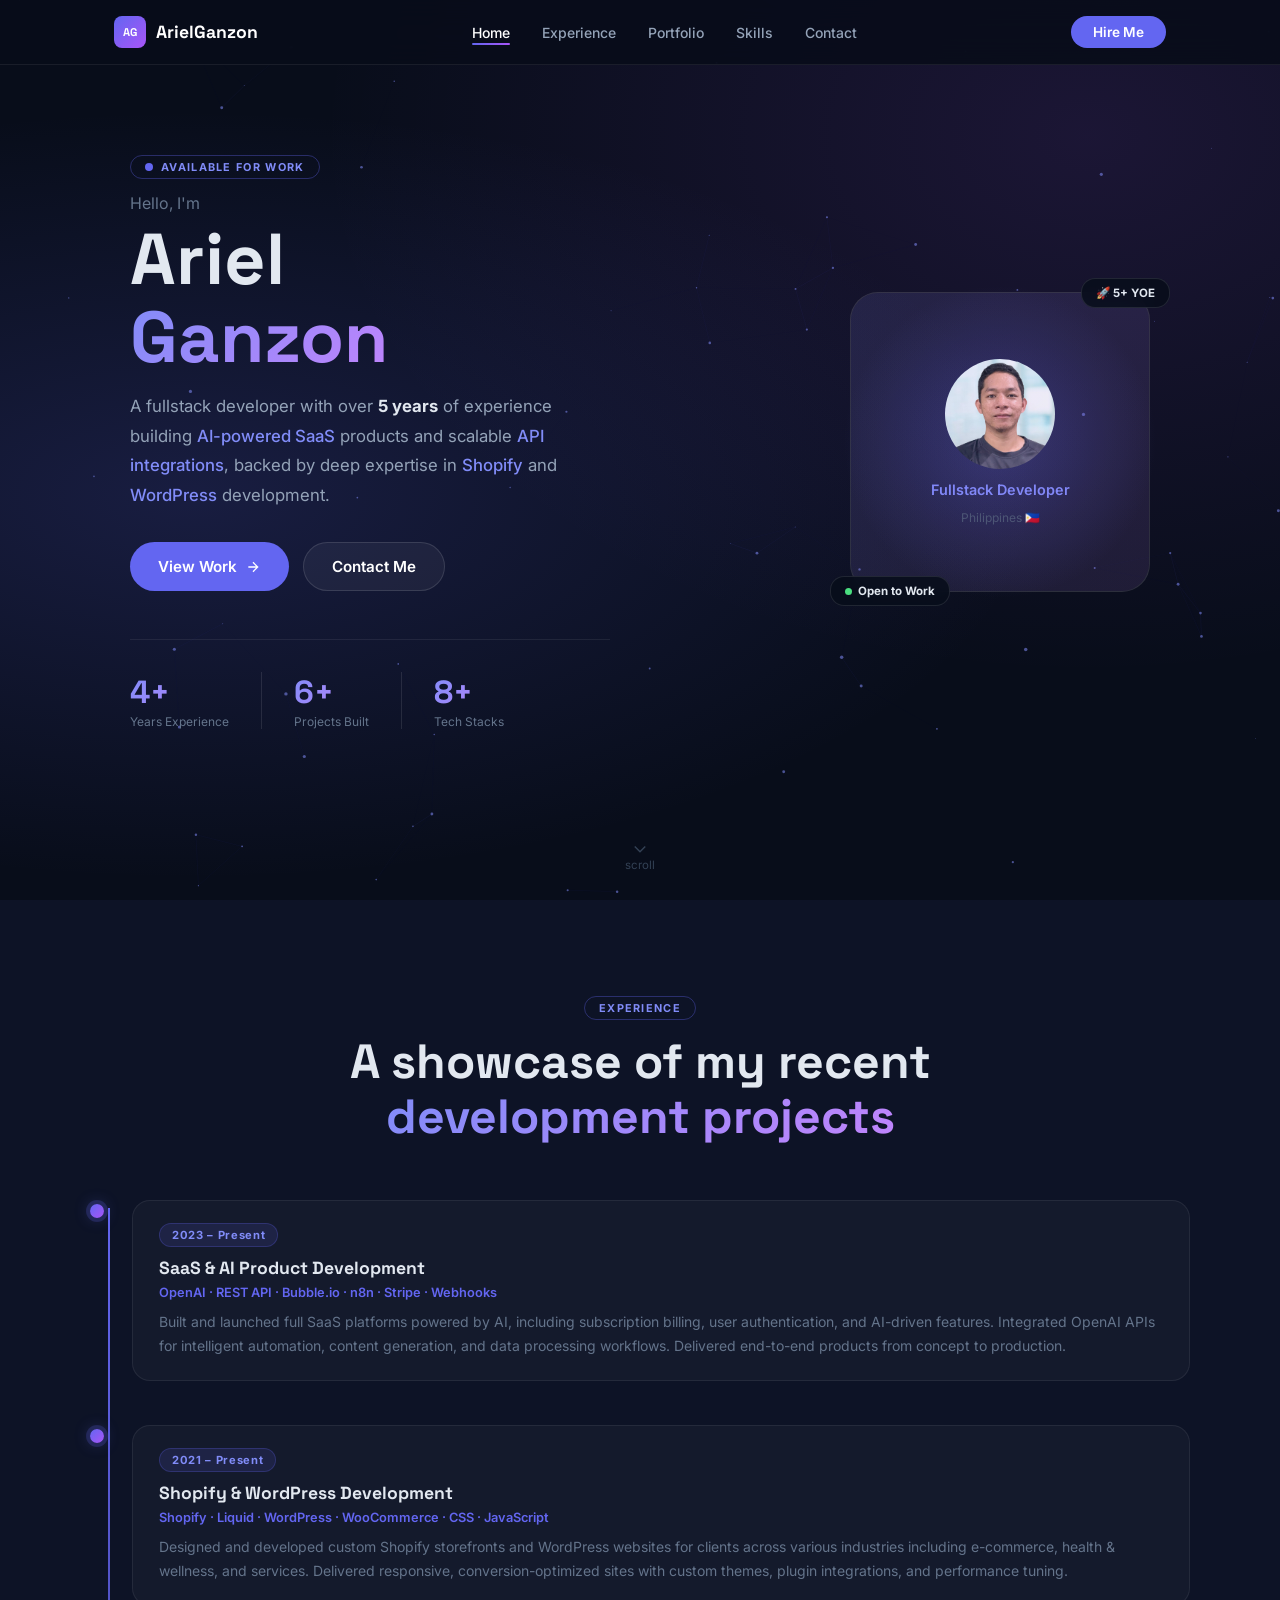
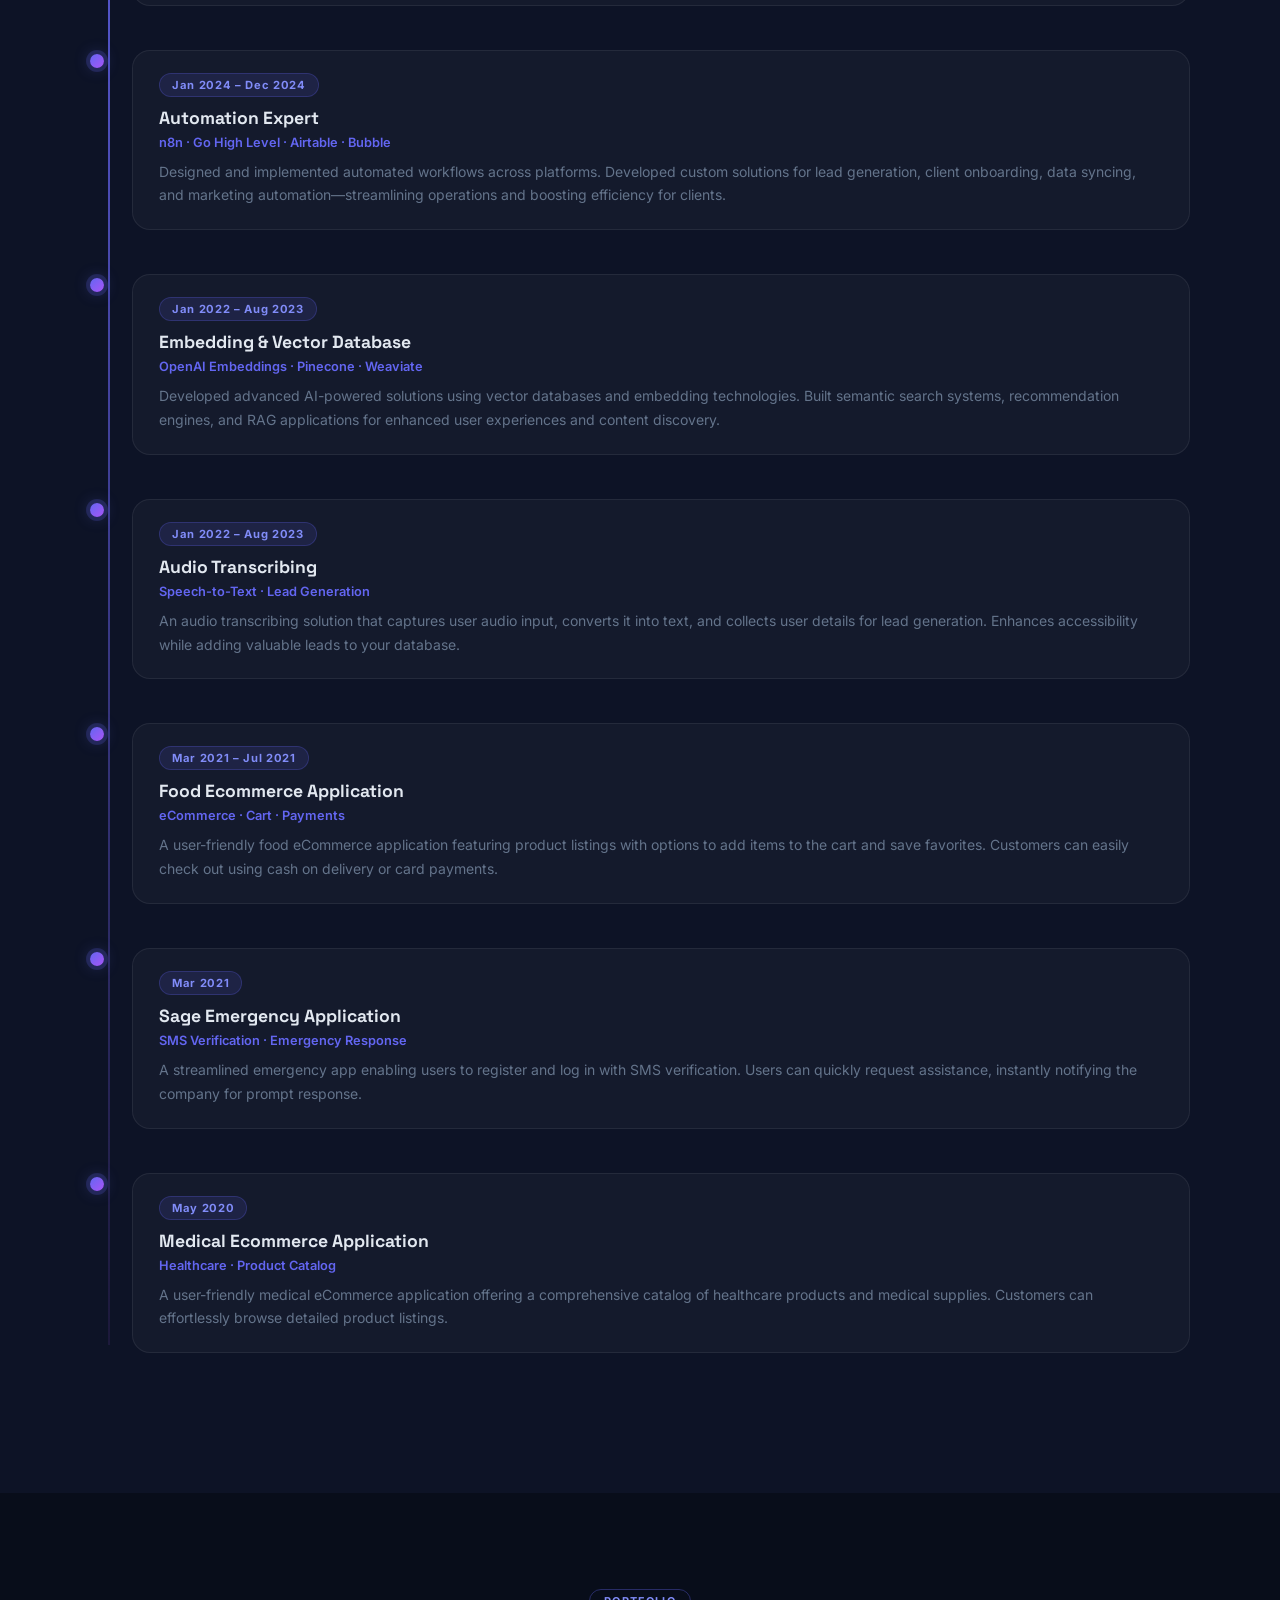
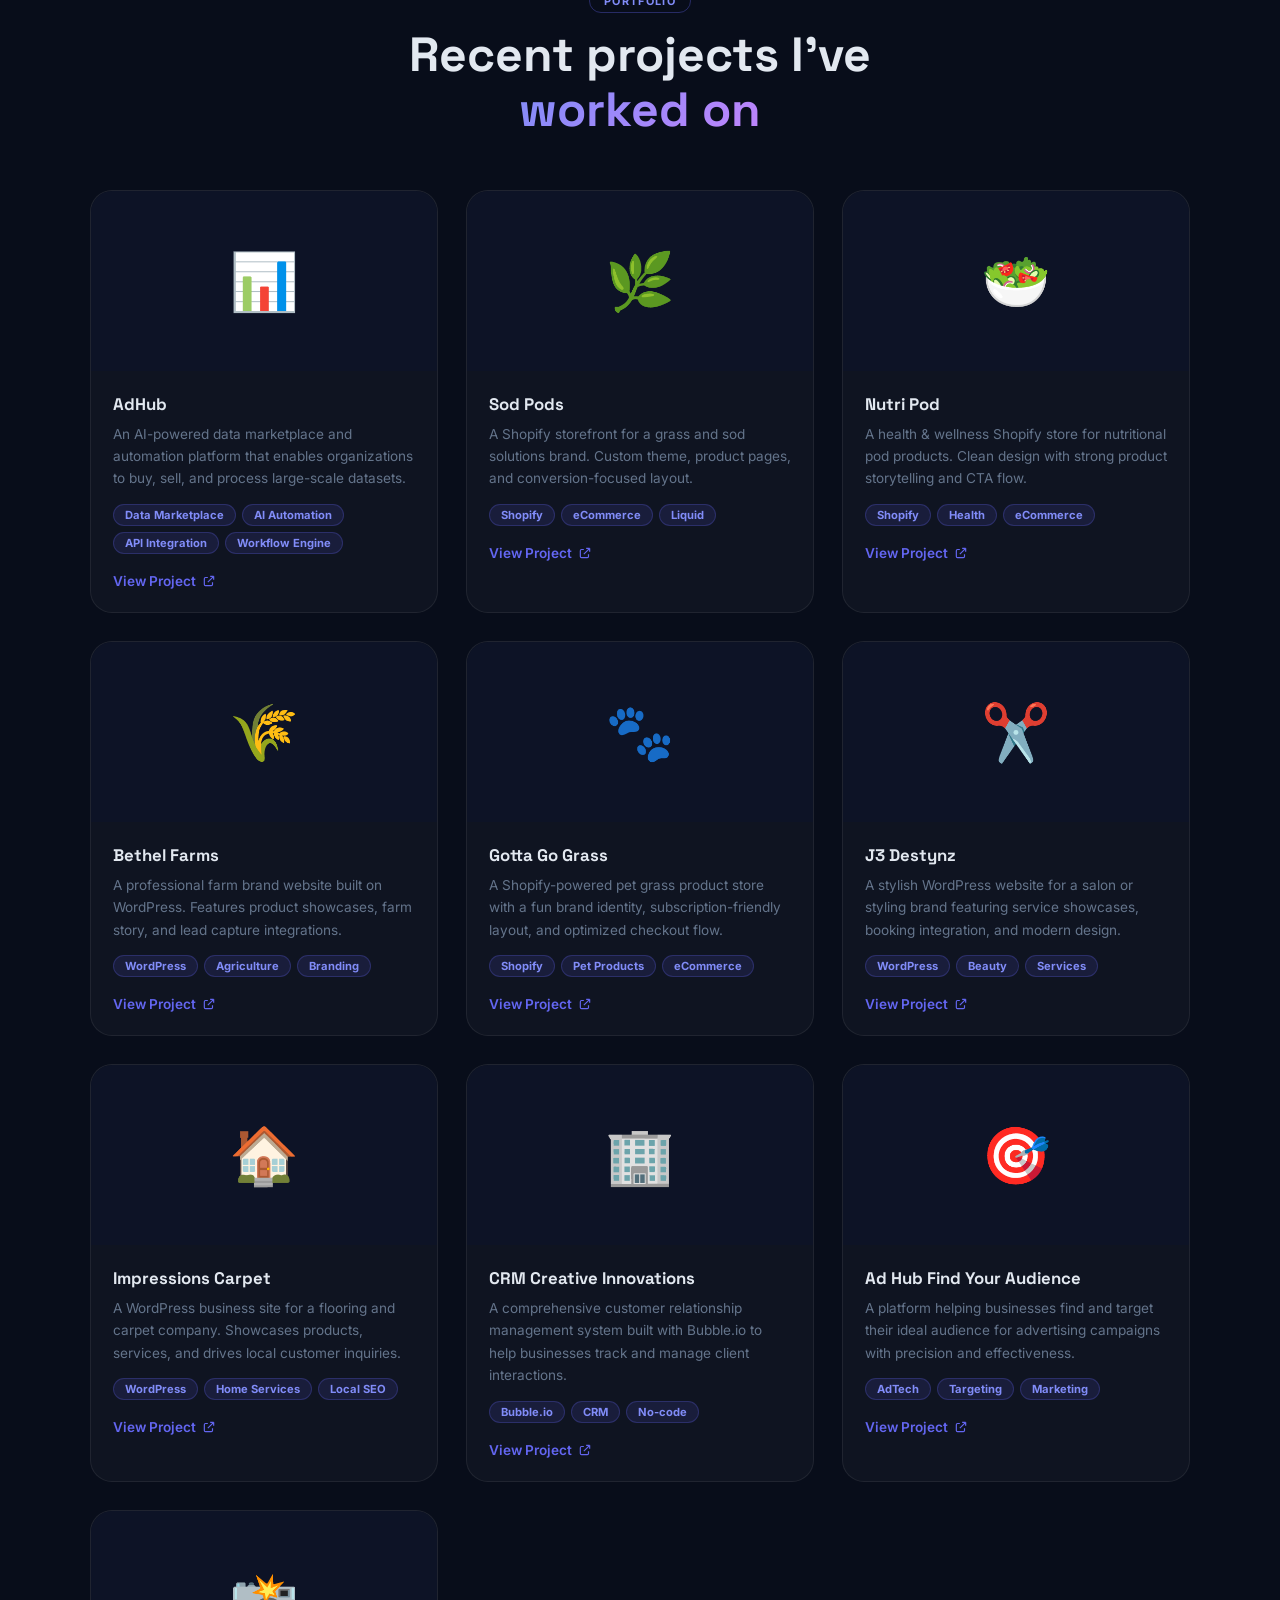
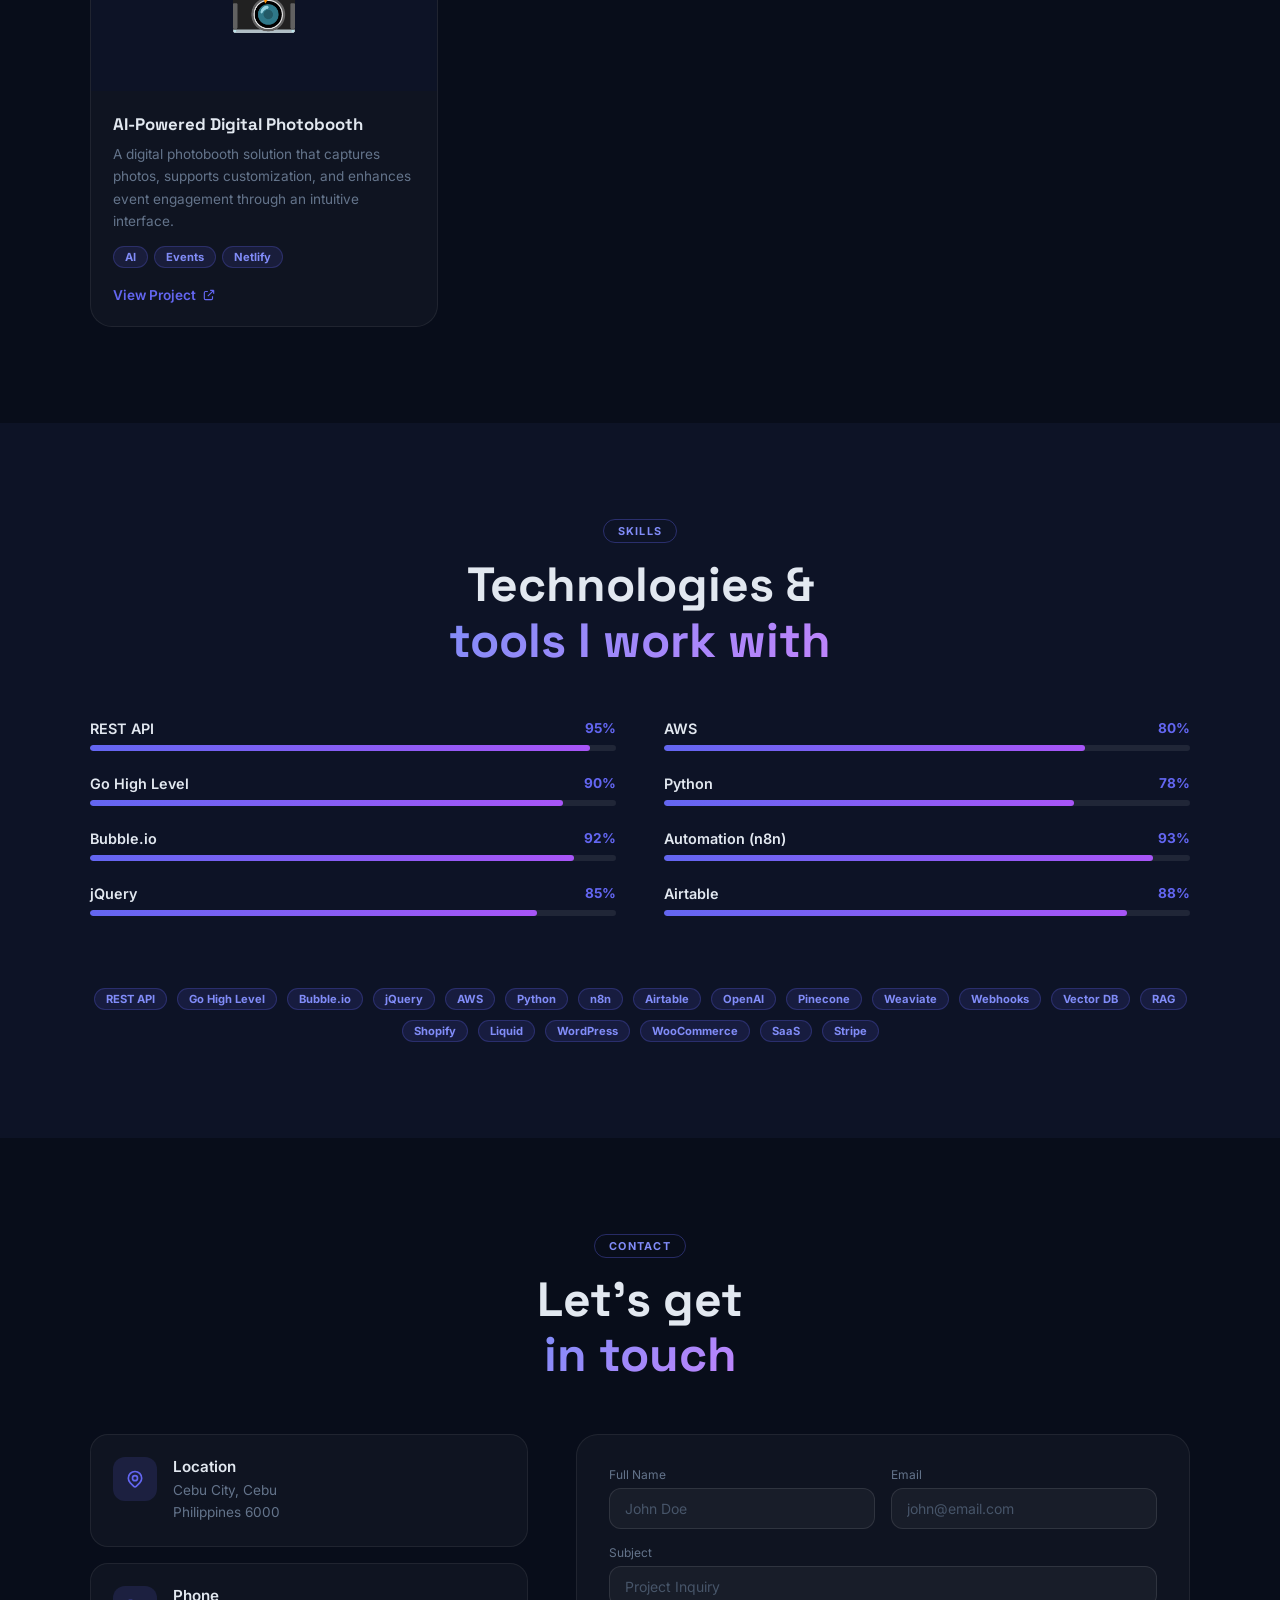
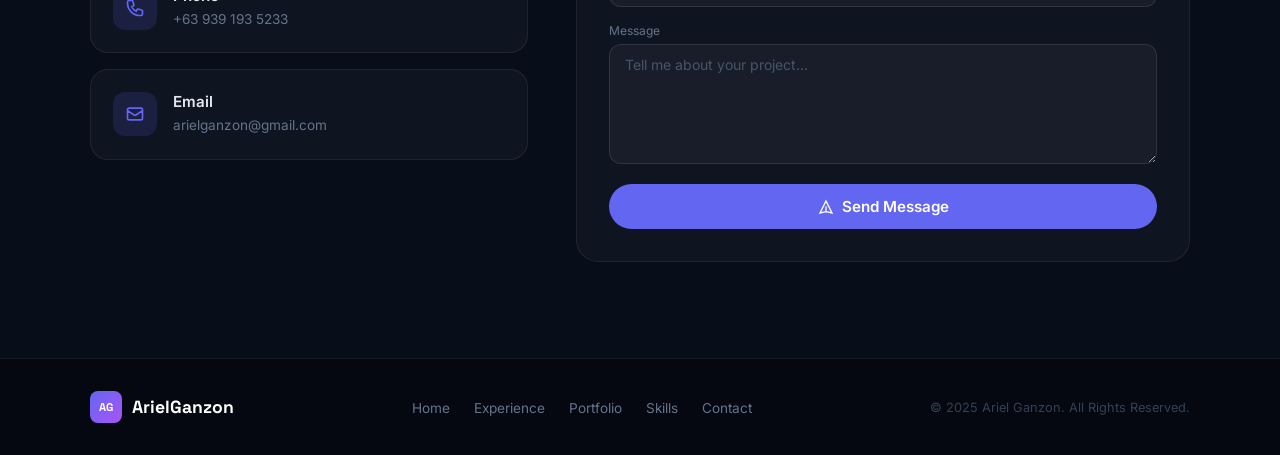
==== commit ac8857a4: "Update index.html" ====
--- a/index.html
+++ b/index.html
@@ -48,10 +48,13 @@
 .hero-grid{display:grid;grid-template-columns:1fr 1fr;gap:60px;align-items:center;position:relative;z-index:1;}
 @media(max-width:768px){
   .hero-grid{grid-template-columns:1fr;}
-  .hero-right{display:flex;justify-content:center;margin-top:32px;}
-  .avatar-wrap{justify-content:center;}
+  .hero-right{display:flex!important;justify-content:center!important;width:100%;margin-top:40px;}
+  .avatar-wrap{justify-content:center!important;width:100%;}
   .avatar-card{width:260px;height:260px;}
   .av-circle{width:95px;height:95px;}
+  /* pull badges inside the card so the card reads as visual center */
+  .badge-open{bottom:-14px;left:10px;}
+  .badge-yoe{top:-14px;right:10px;}
   .nav-links,.btn-hire{display:none!important;}
   .mob-btn{display:block!important;}
 }
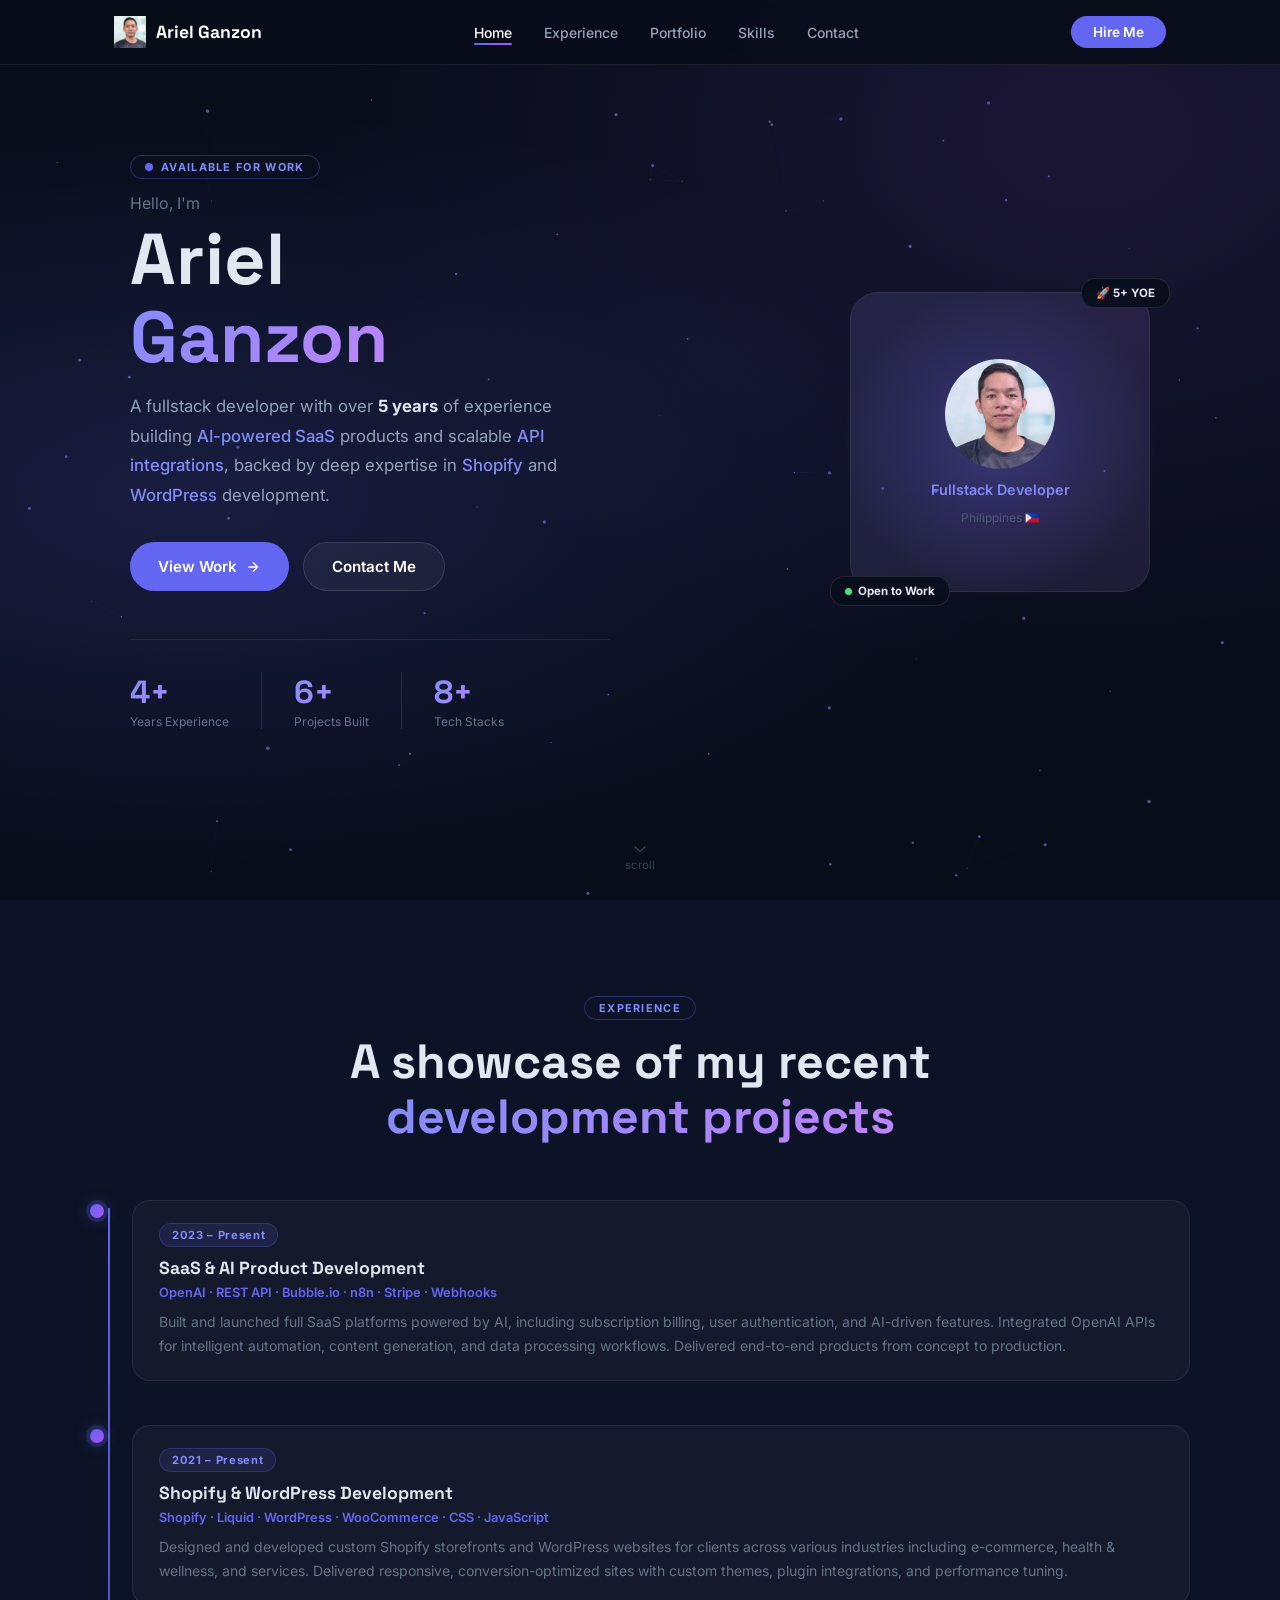
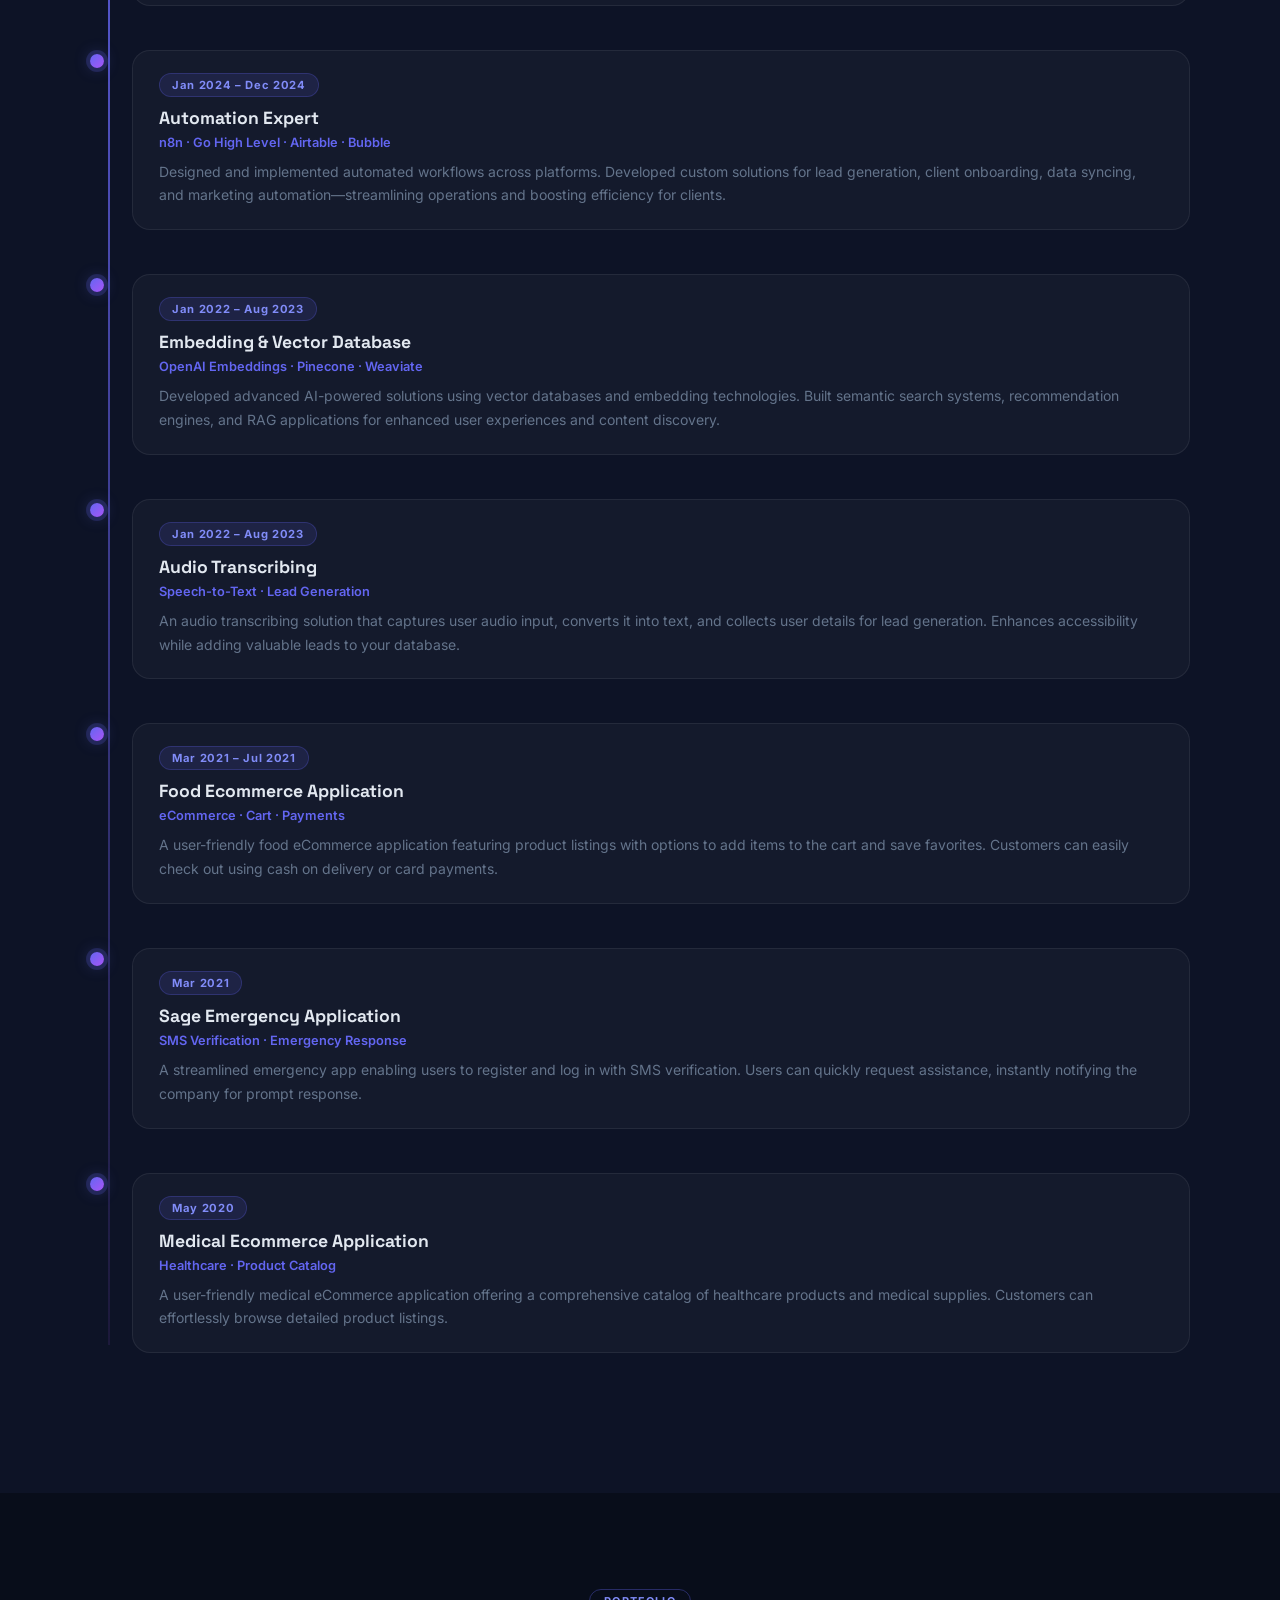
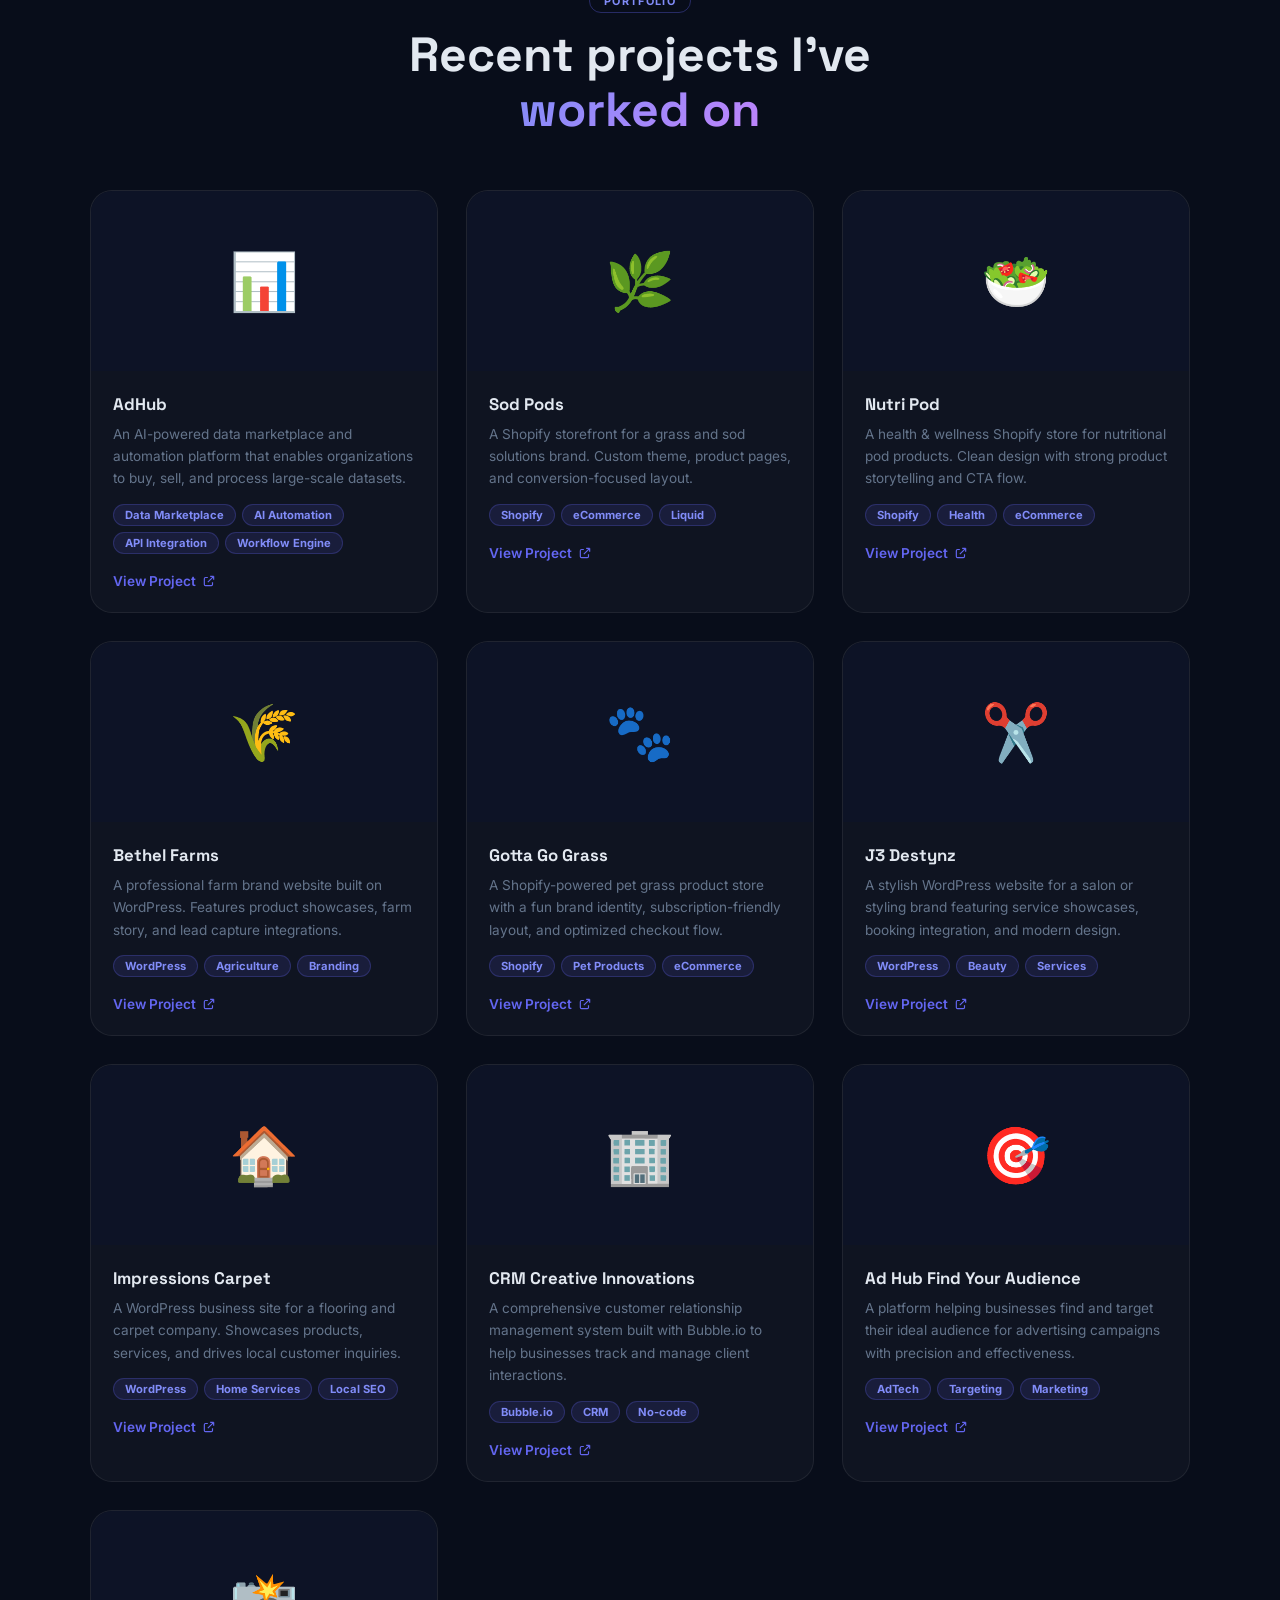
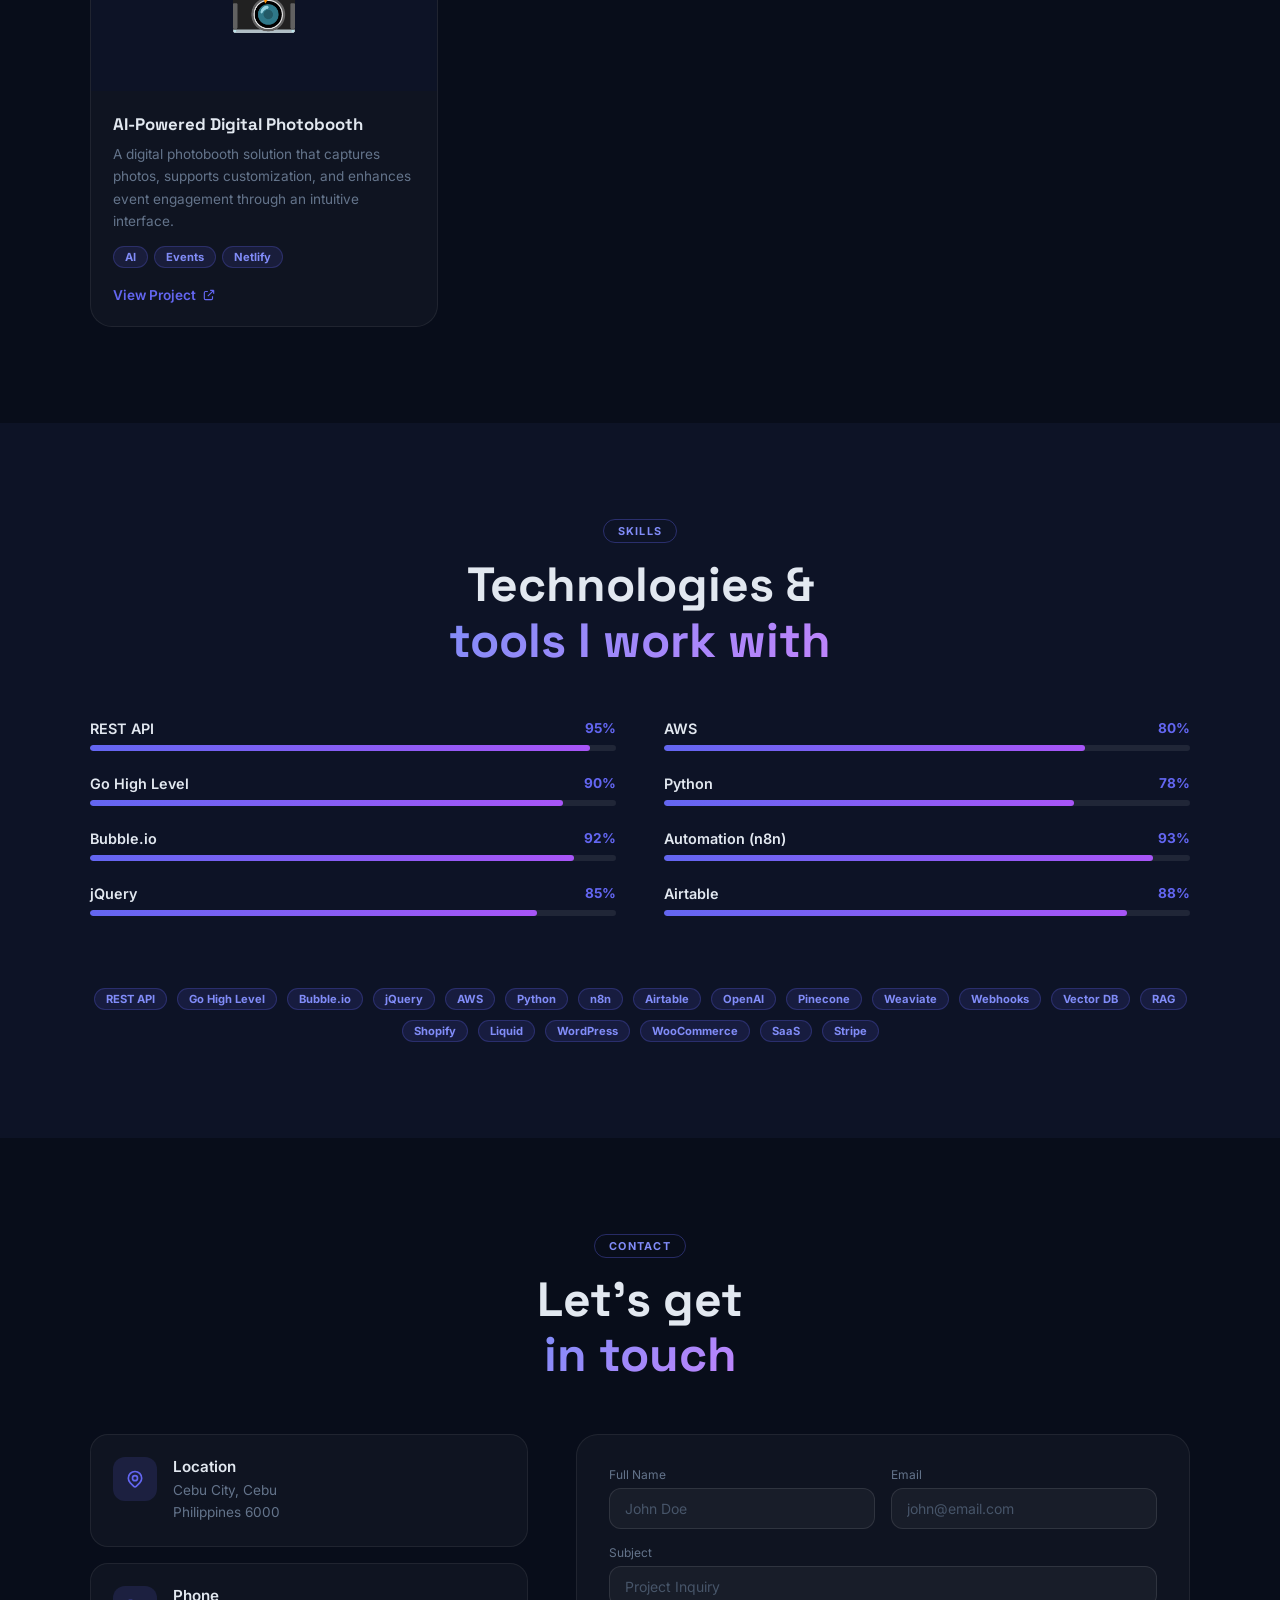
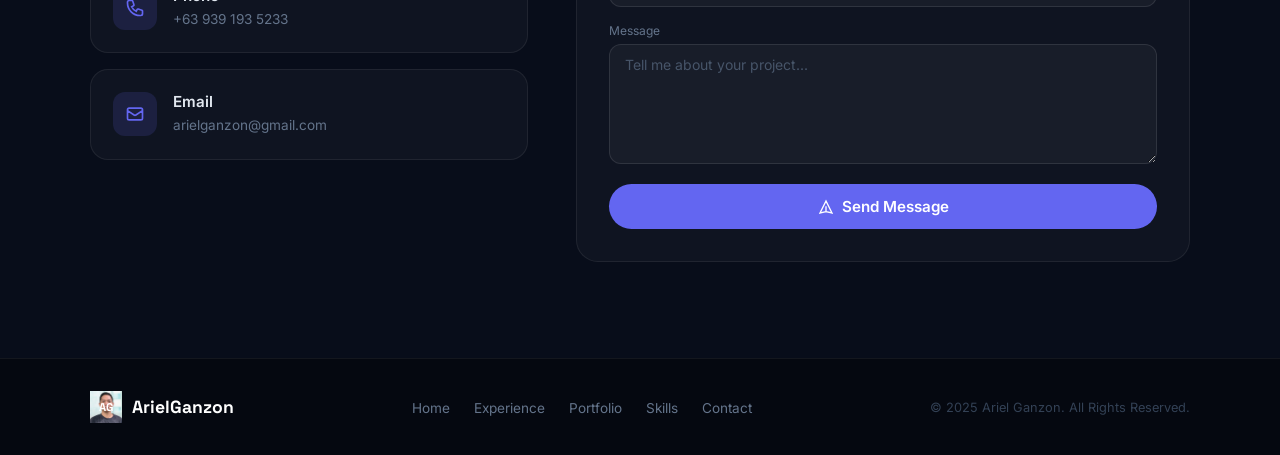
==== commit 57bacfbd: "Update index.html" ====
--- a/index.html
+++ b/index.html
@@ -16,7 +16,7 @@
 nav{position:fixed;top:0;left:0;right:0;z-index:100;background:rgba(8,13,26,.9);backdrop-filter:blur(16px);border-bottom:1px solid rgba(255,255,255,.07);}
 .nav-inner{max-width:1100px;margin:0 auto;padding:0 24px;display:flex;align-items:center;justify-content:space-between;height:64px;}
 .logo{display:flex;align-items:center;gap:10px;font-family:'Space Grotesk',sans-serif;font-weight:700;font-size:1.1rem;color:#fff;text-decoration:none;}
-.logo-icon{width:32px;height:32px;background:linear-gradient(135deg,#6366f1,#a855f7);border-radius:8px;display:flex;align-items:center;justify-content:center;font-size:.7rem;font-weight:900;color:#fff;}
+.logo-icon{width:32px;height:32px;background: url(img/profile1.jpg) center / cover no-repeat;display:flex;align-items:center;justify-content:center;font-size:.7rem;font-weight:900;color:#fff;}
 .nav-links{display:flex;align-items:center;gap:32px;list-style:none;}
 .nav-links a{color:#94a3b8;text-decoration:none;font-size:.875rem;font-weight:500;transition:color .2s;position:relative;}
 .nav-links a:hover,.nav-links a.active{color:#fff;}
@@ -180,8 +180,8 @@
 <nav>
   <div class="nav-inner">
     <a href="#home" class="logo">
-      <div class="logo-icon">AG</div>
-      ArielGanzon
+      <div class="logo-icon"></div>
+      Ariel Ganzon
     </a>
     <ul class="nav-links">
       <li><a href="#home" class="active" data-s="home">Home</a></li>
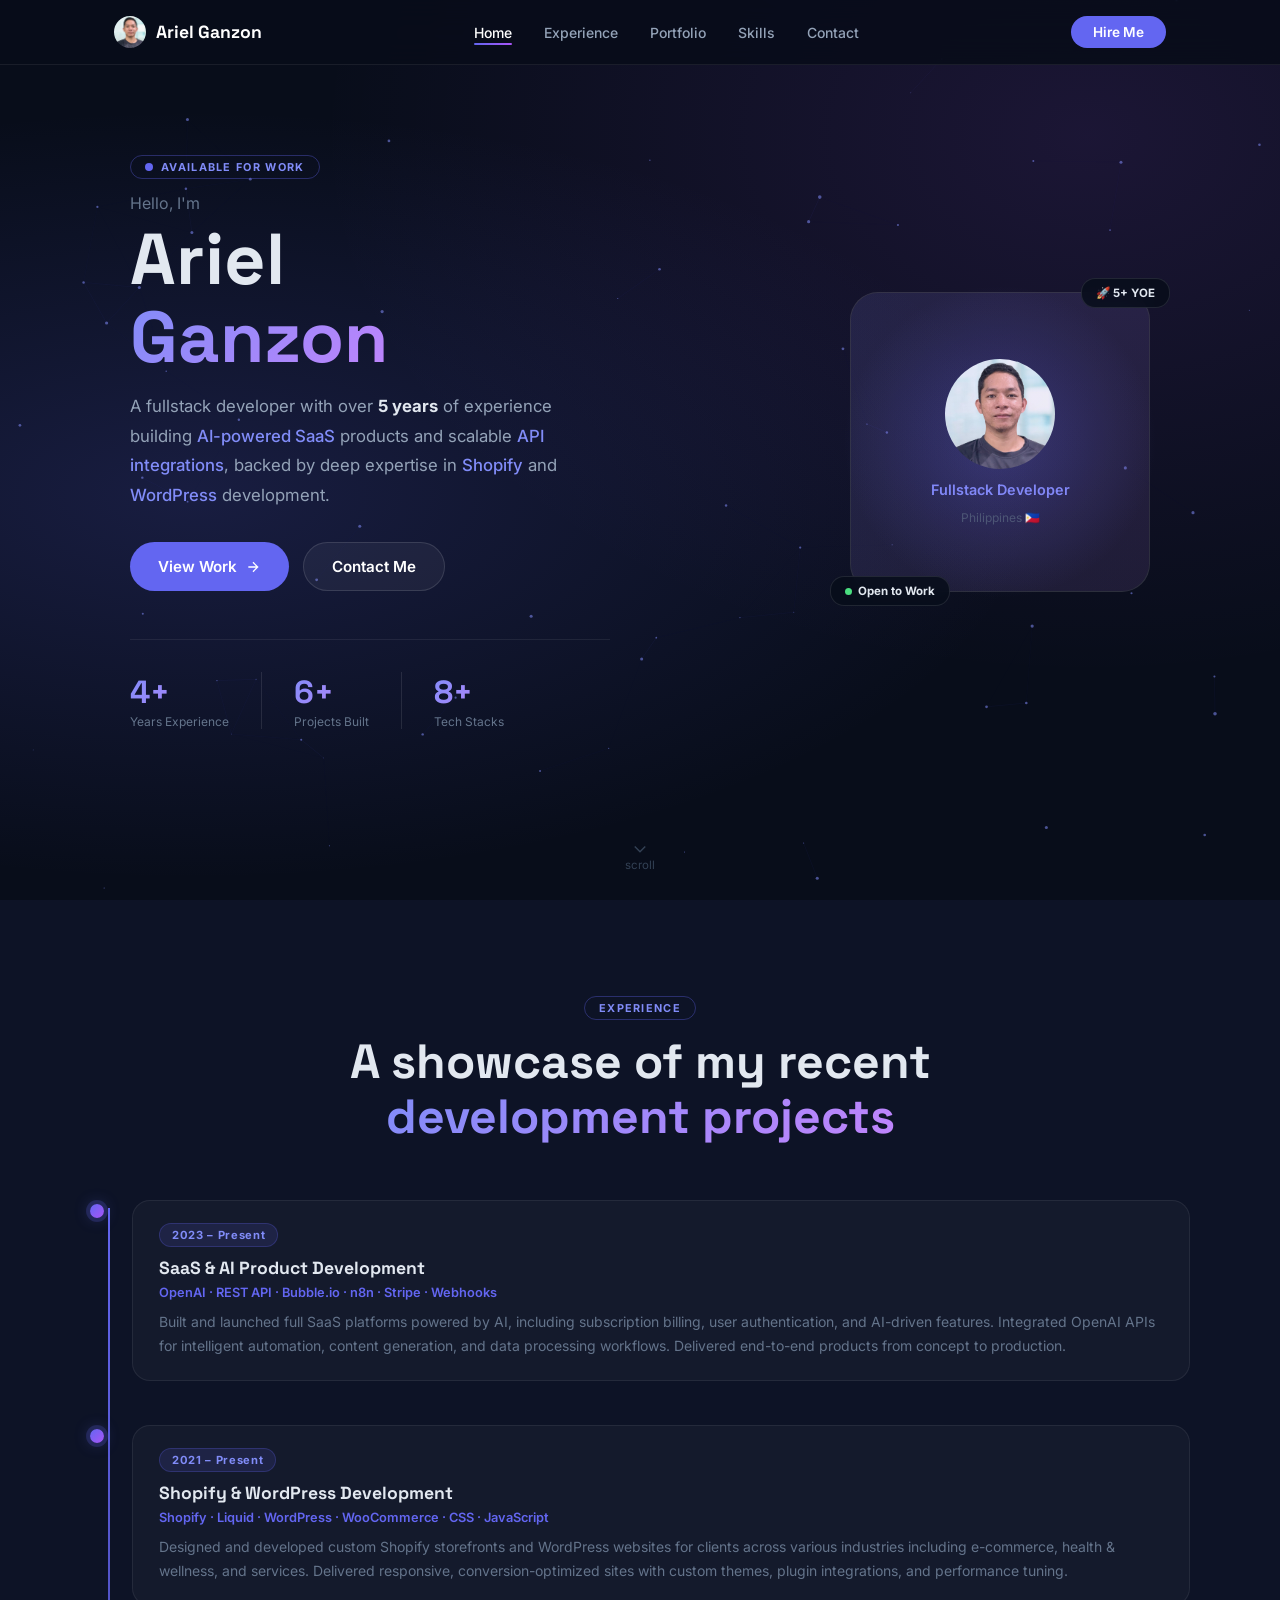
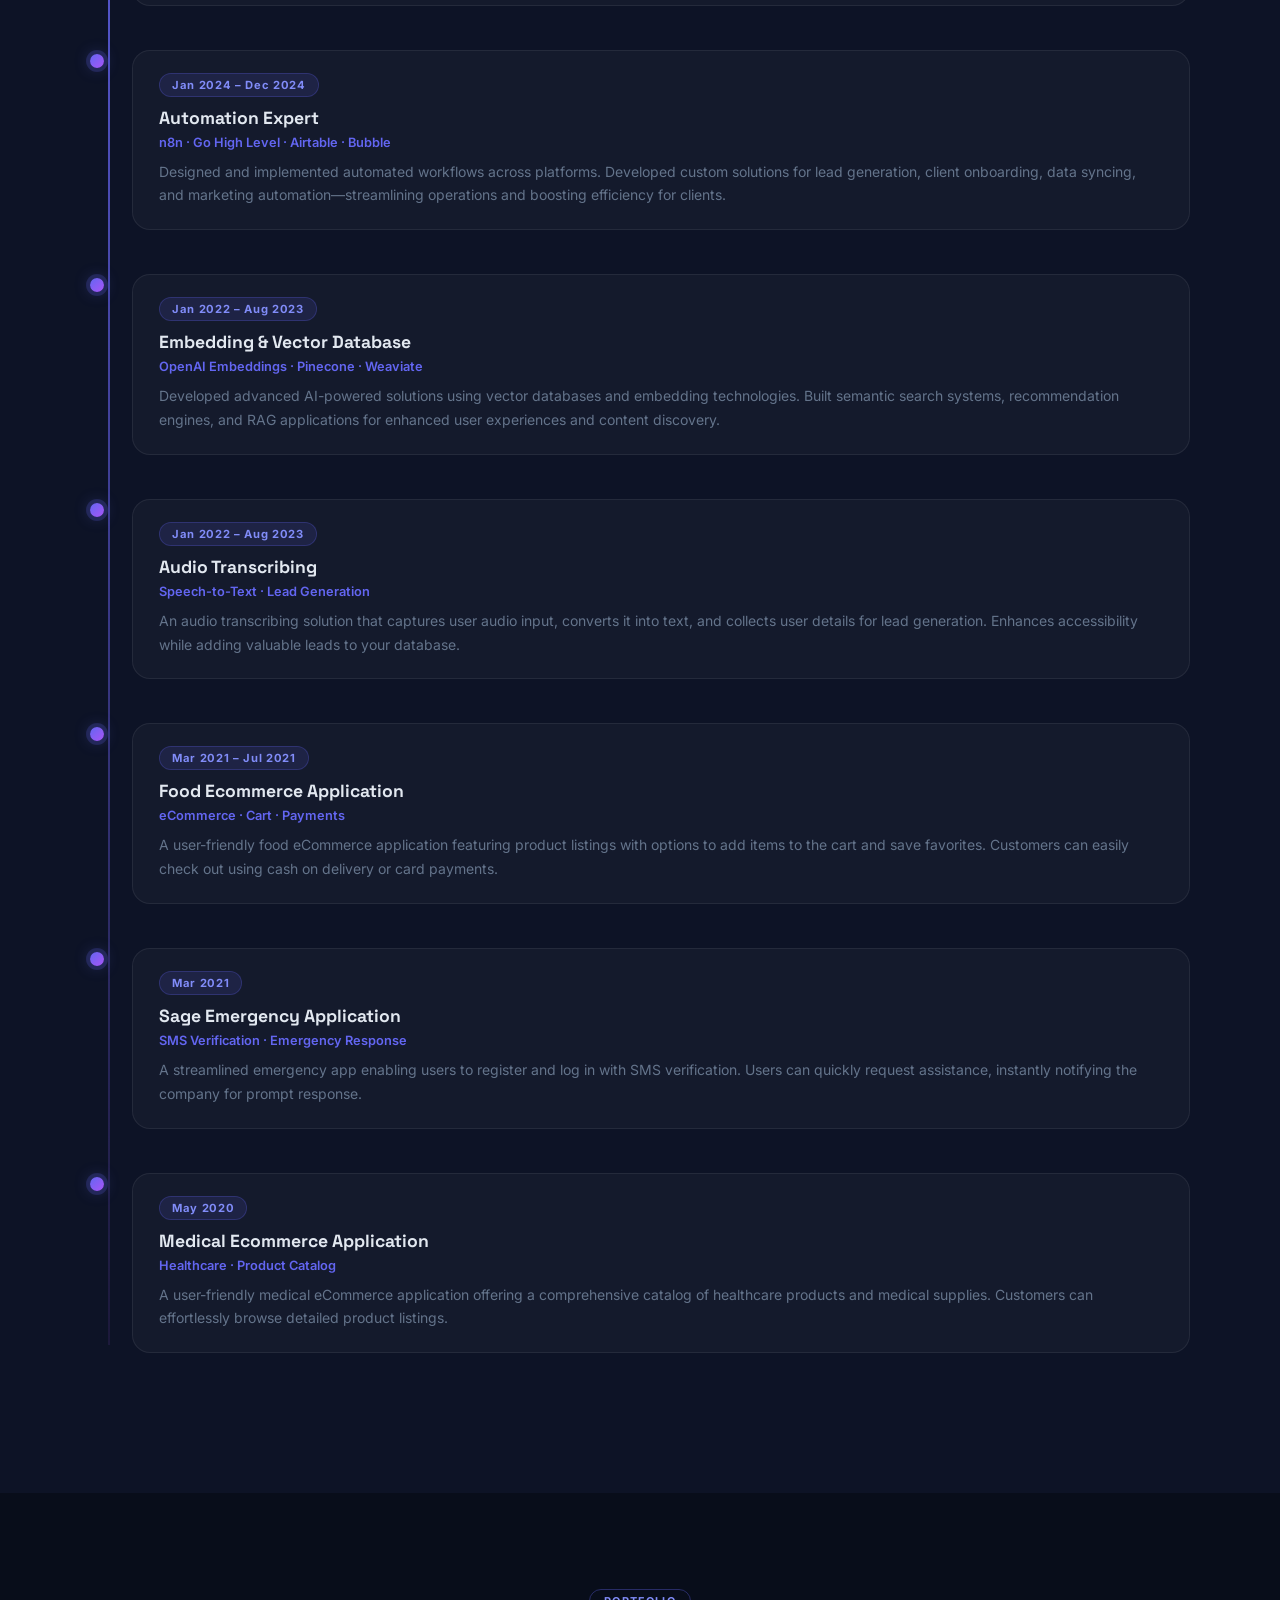
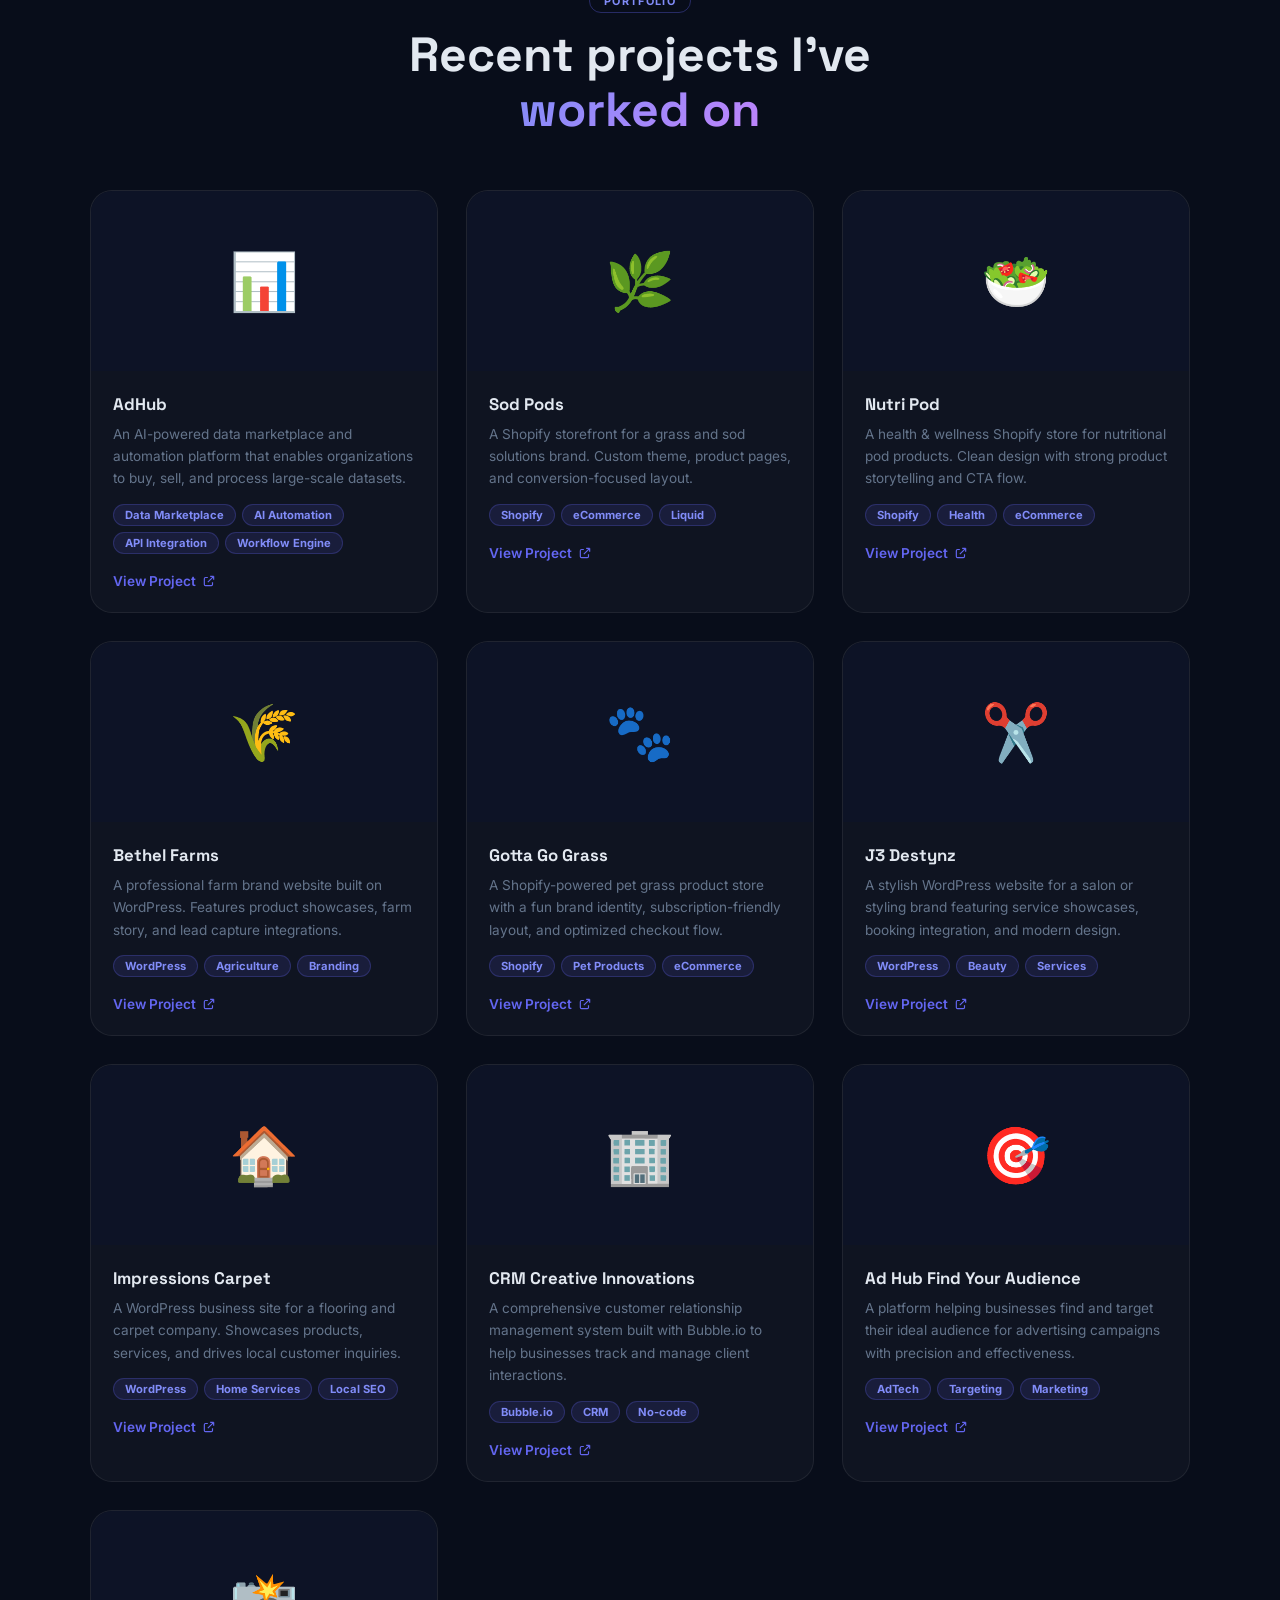
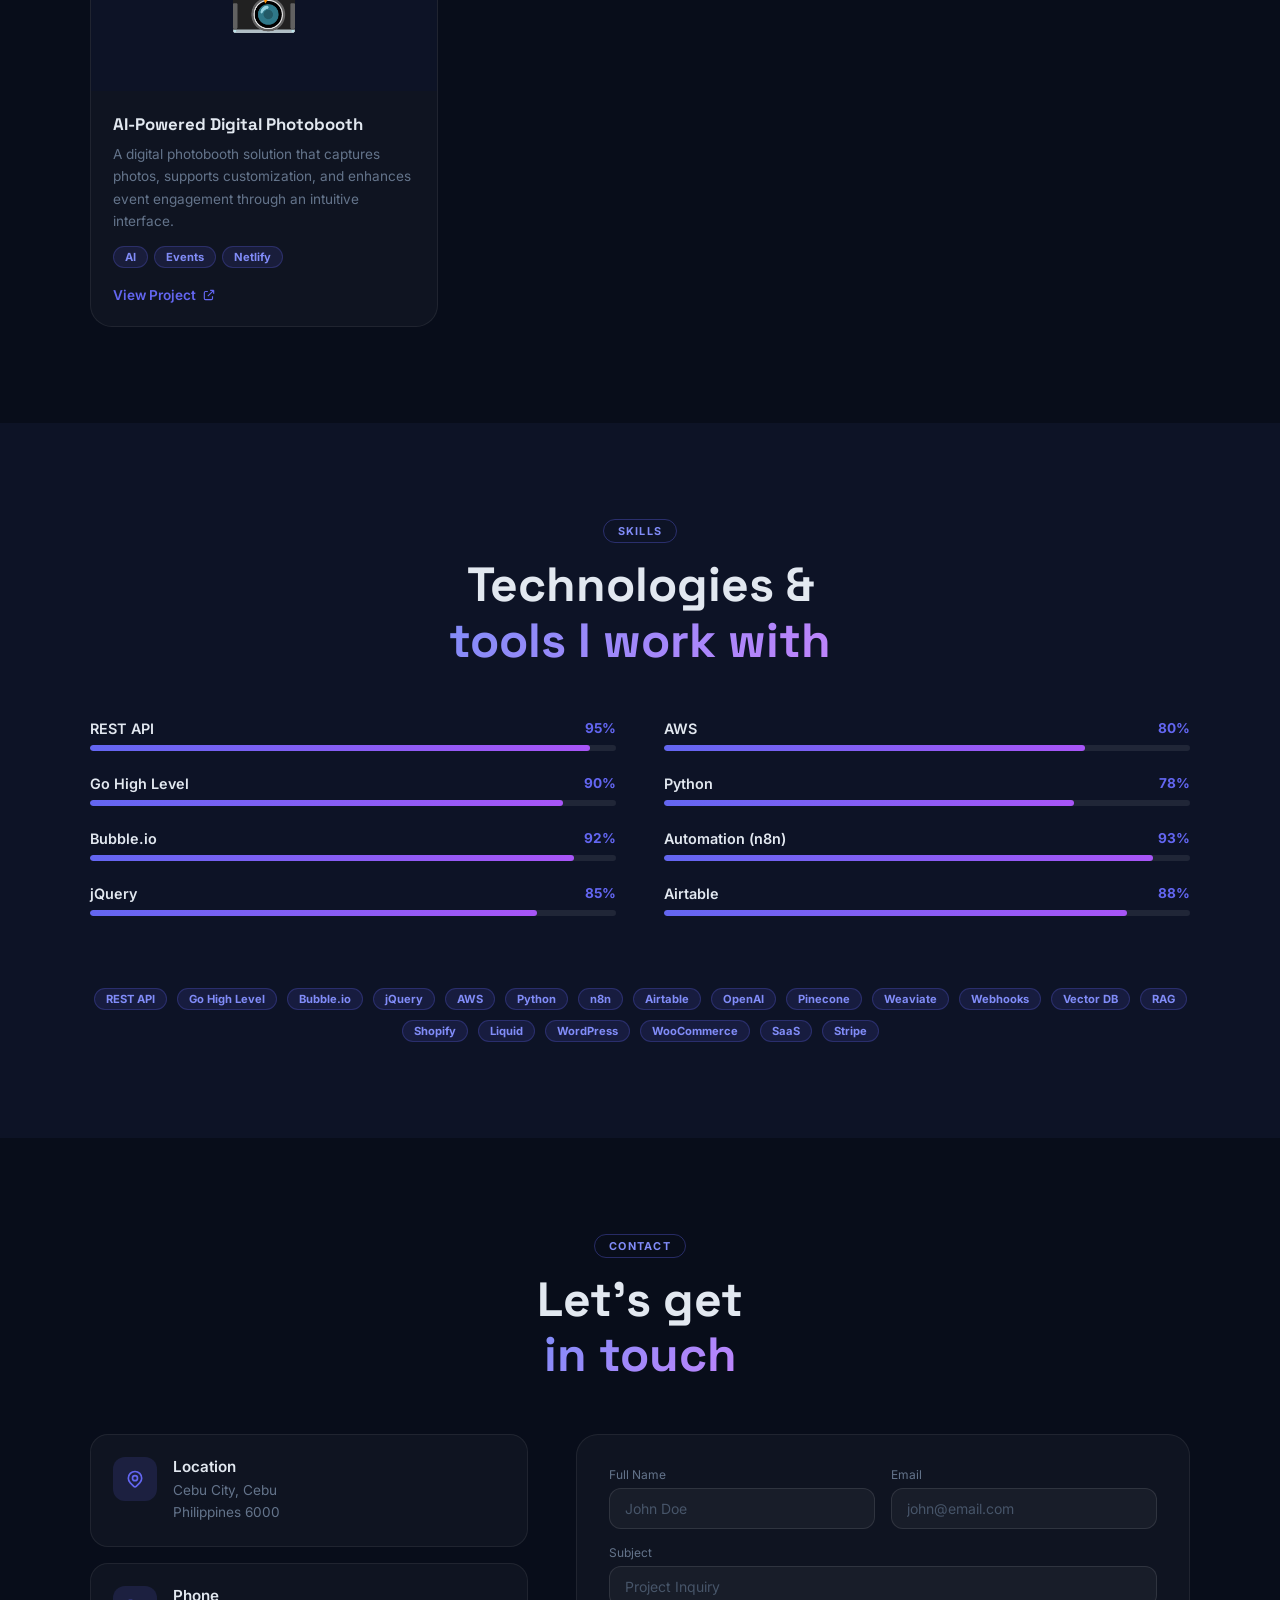
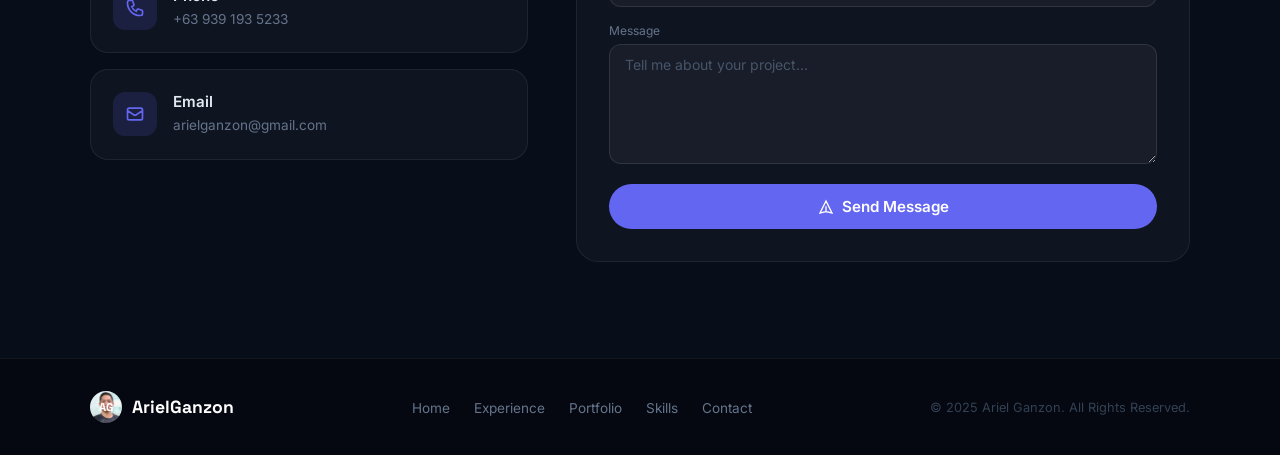
==== commit a87d7783: "Update index.html" ====
--- a/index.html
+++ b/index.html
@@ -16,7 +16,7 @@
 nav{position:fixed;top:0;left:0;right:0;z-index:100;background:rgba(8,13,26,.9);backdrop-filter:blur(16px);border-bottom:1px solid rgba(255,255,255,.07);}
 .nav-inner{max-width:1100px;margin:0 auto;padding:0 24px;display:flex;align-items:center;justify-content:space-between;height:64px;}
 .logo{display:flex;align-items:center;gap:10px;font-family:'Space Grotesk',sans-serif;font-weight:700;font-size:1.1rem;color:#fff;text-decoration:none;}
-.logo-icon{width:32px;height:32px;background: url(img/profile1.jpg) center / cover no-repeat;display:flex;align-items:center;justify-content:center;font-size:.7rem;font-weight:900;color:#fff;}
+.logo-icon{width:32px;height:32px;border-radius: 50%;background: url(img/profile1.jpg) center / cover no-repeat;display:flex;align-items:center;justify-content:center;font-size:.7rem;font-weight:900;color:#fff;}
 .nav-links{display:flex;align-items:center;gap:32px;list-style:none;}
 .nav-links a{color:#94a3b8;text-decoration:none;font-size:.875rem;font-weight:500;transition:color .2s;position:relative;}
 .nav-links a:hover,.nav-links a.active{color:#fff;}
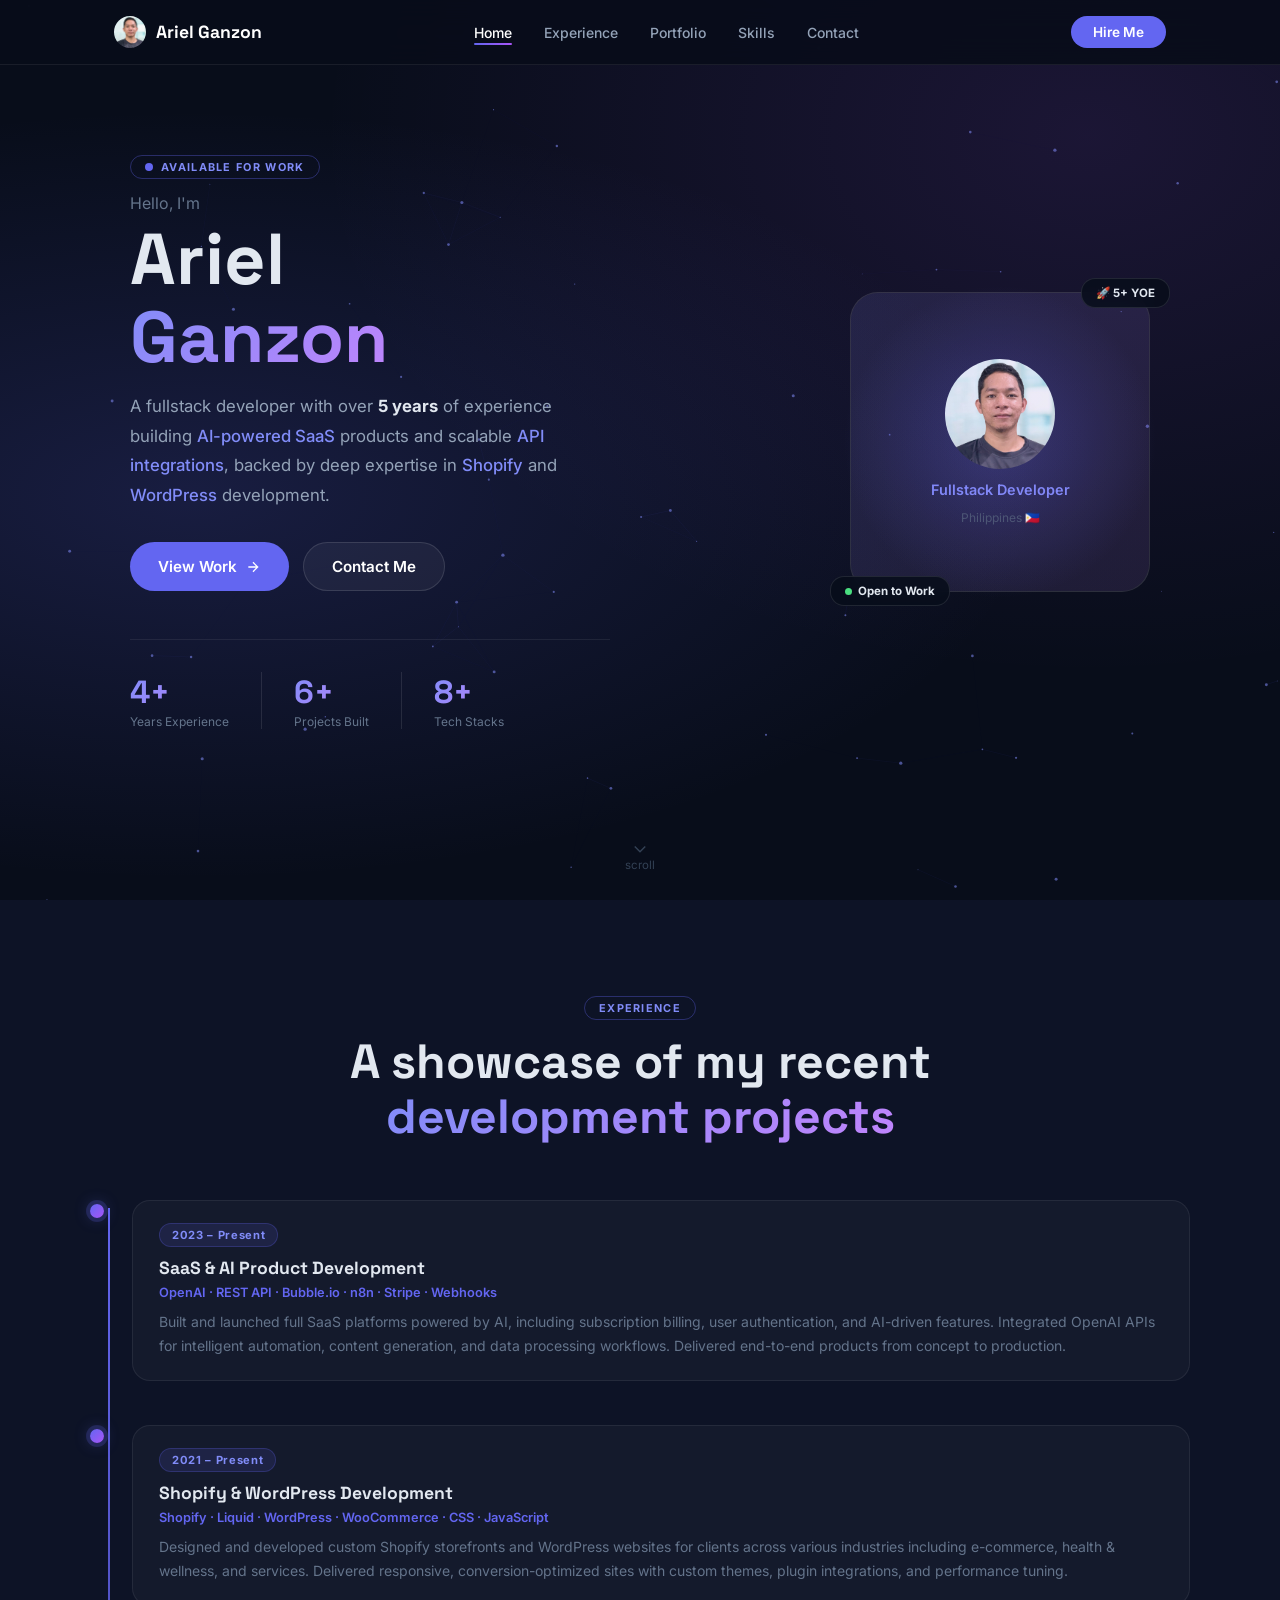
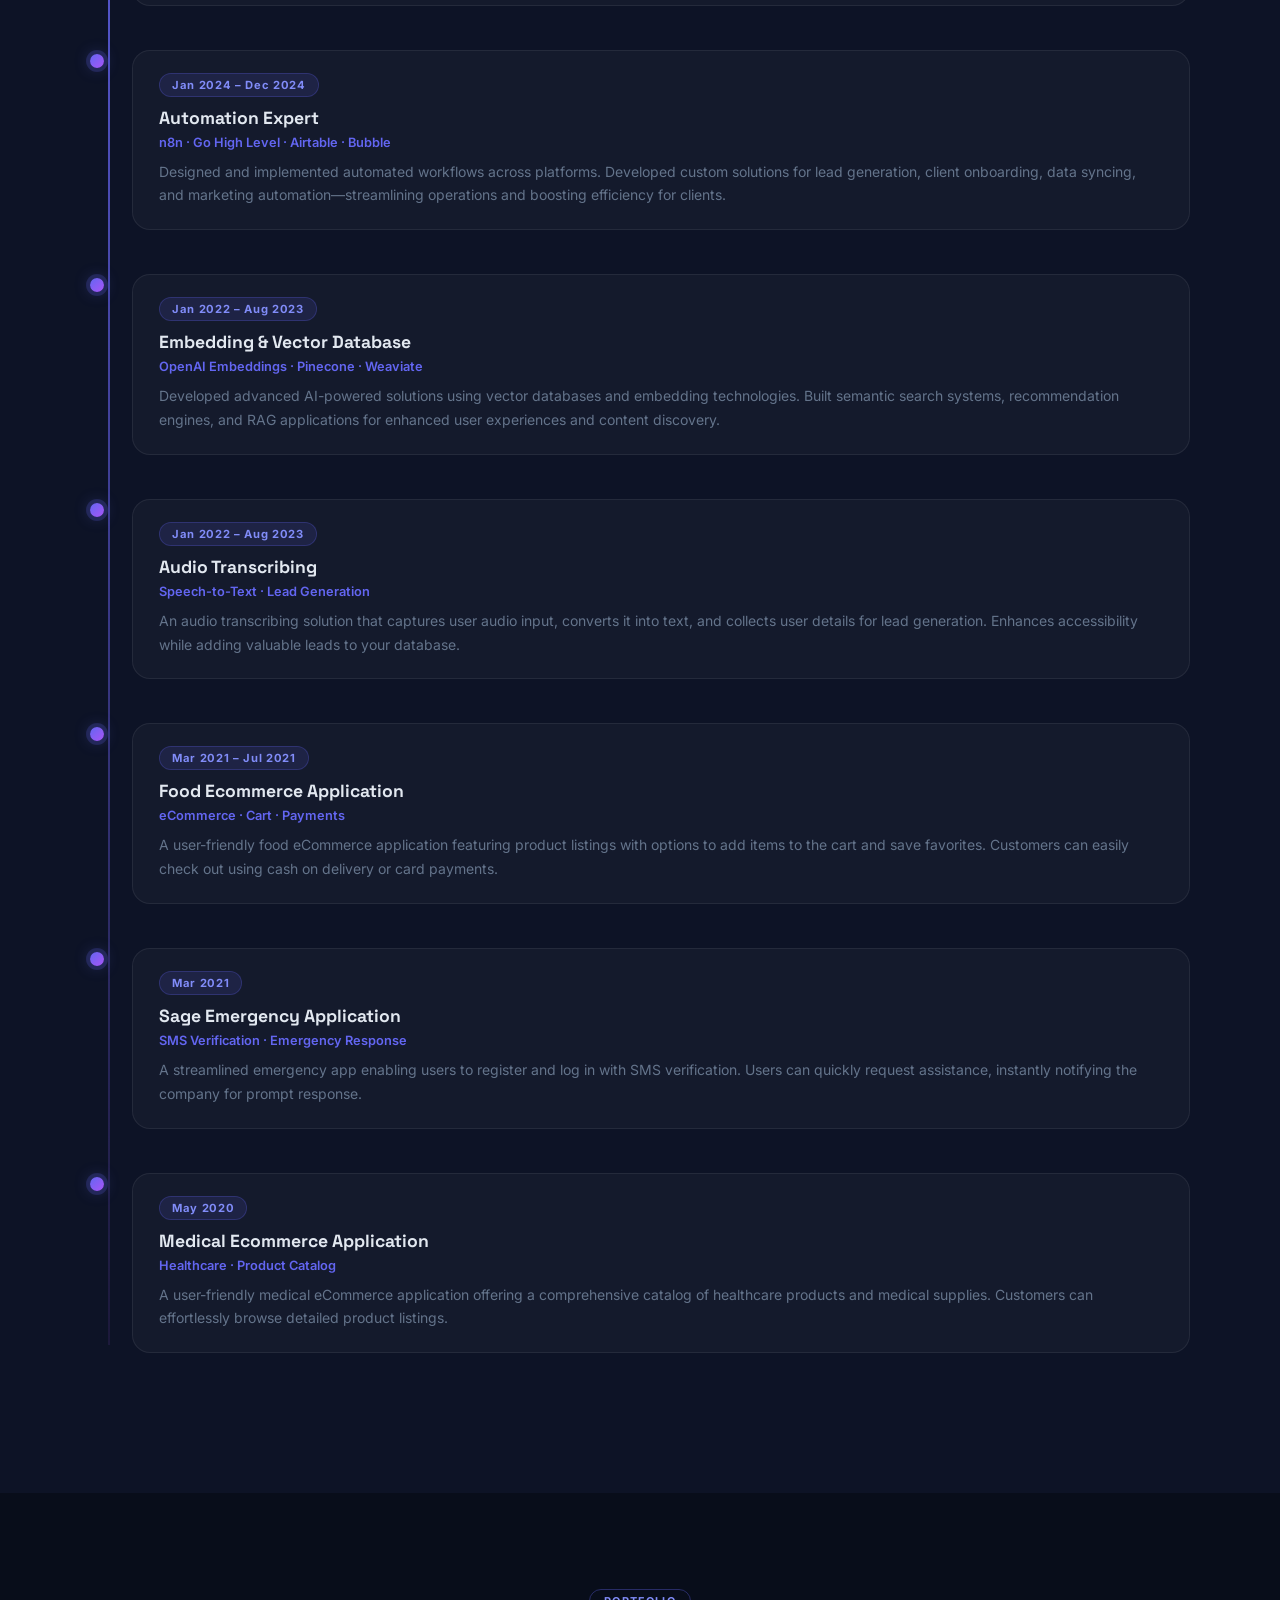
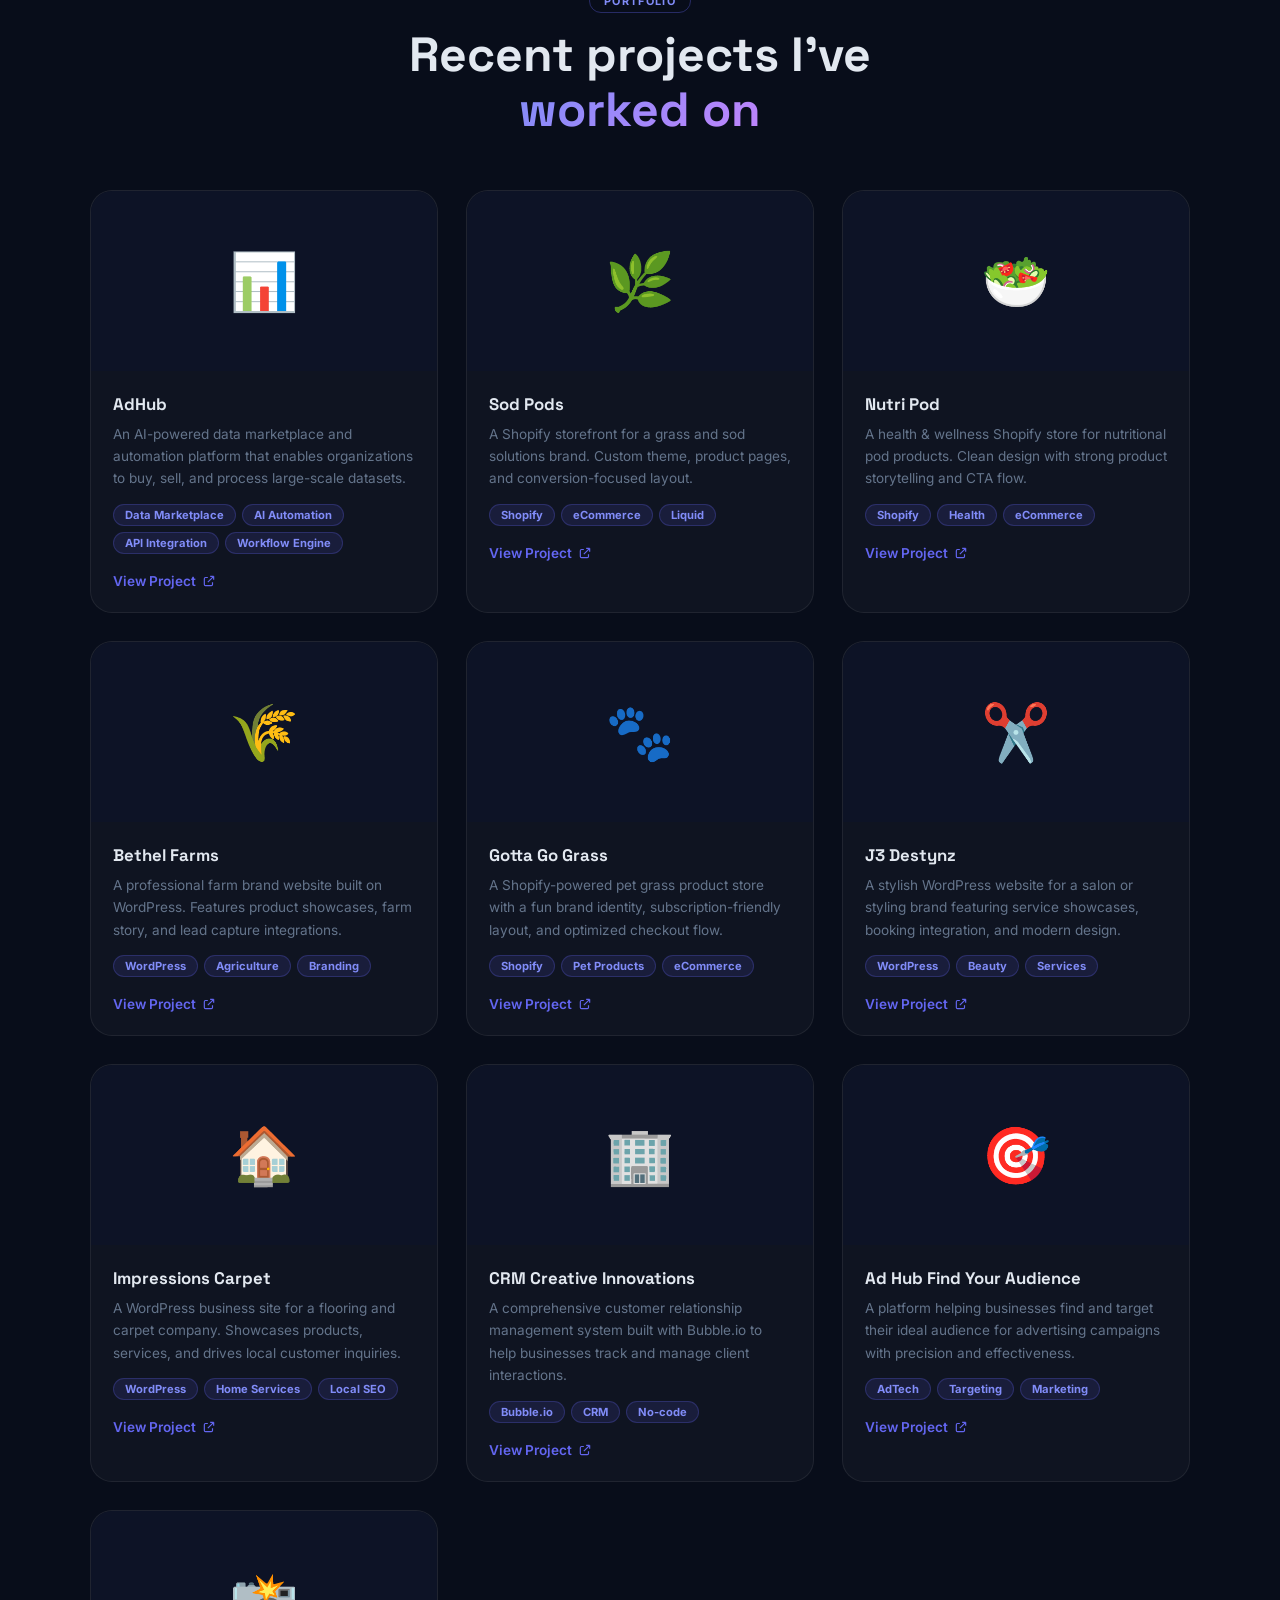
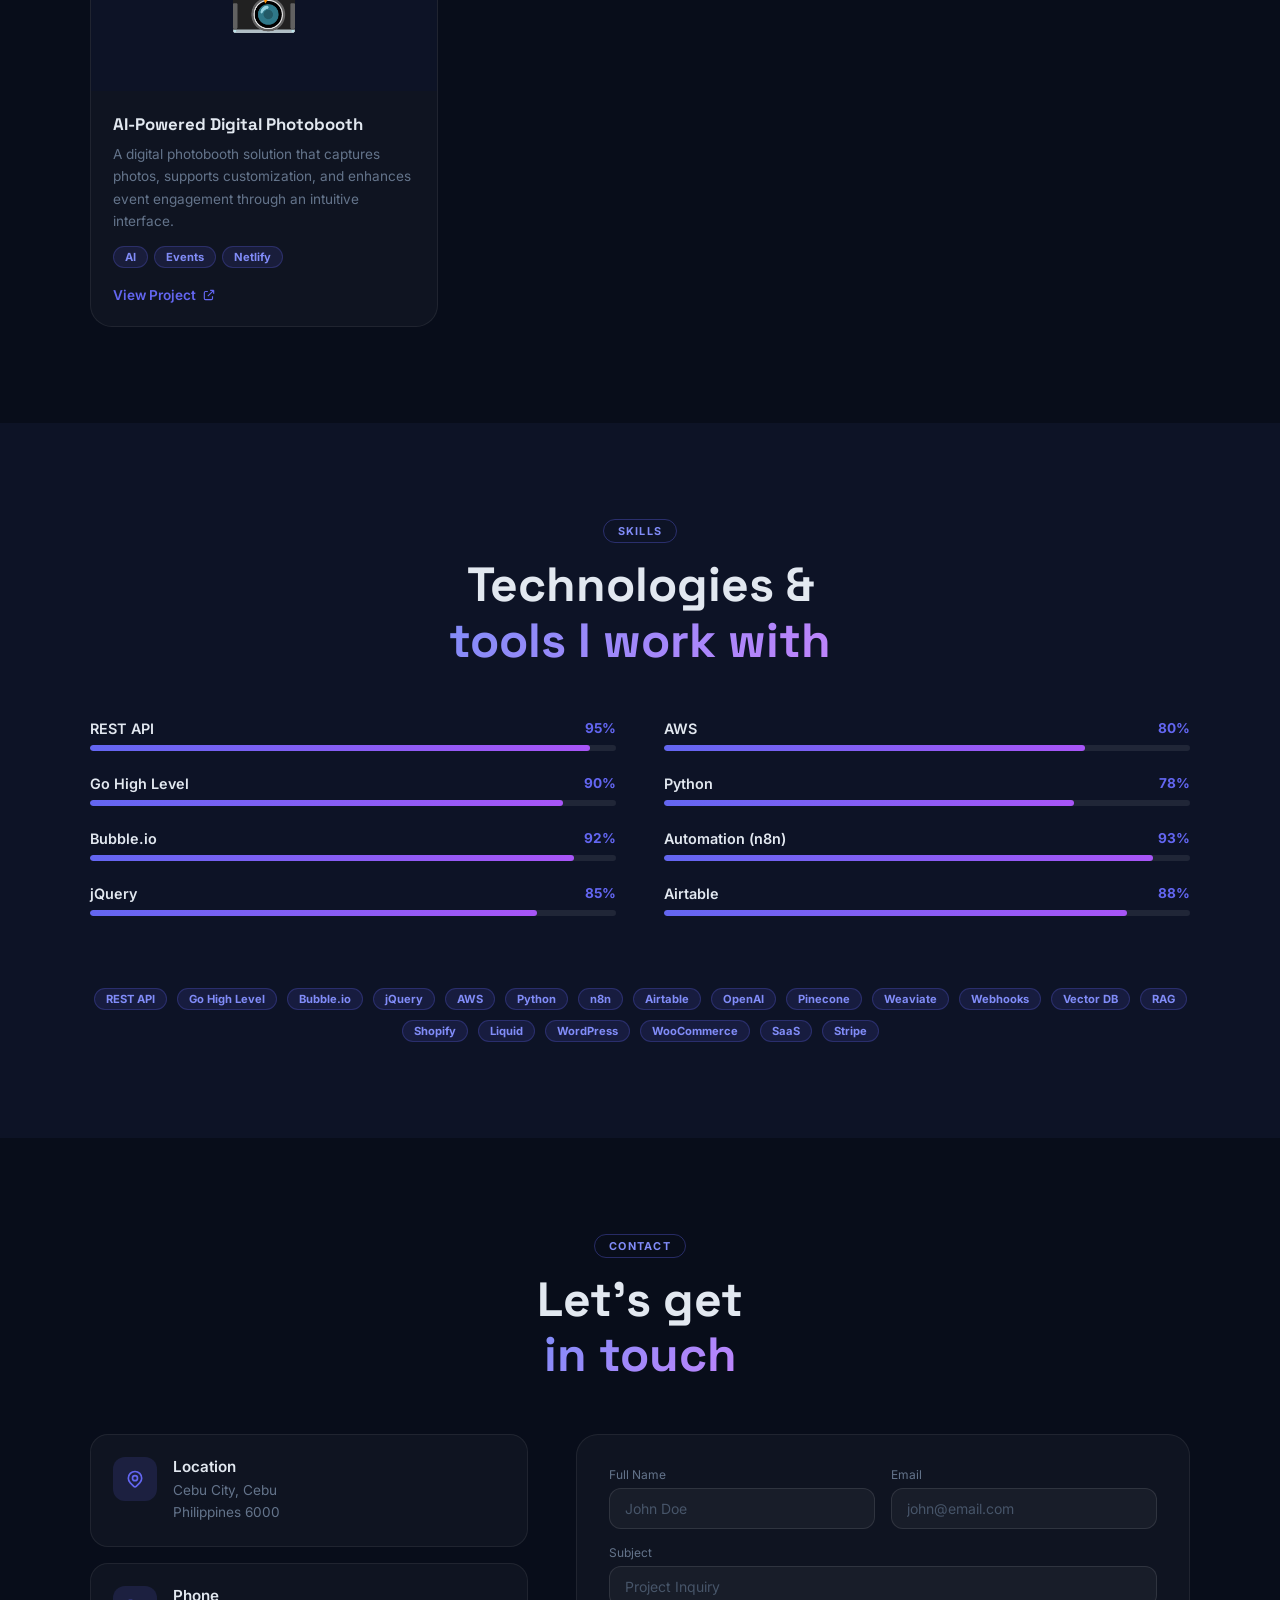
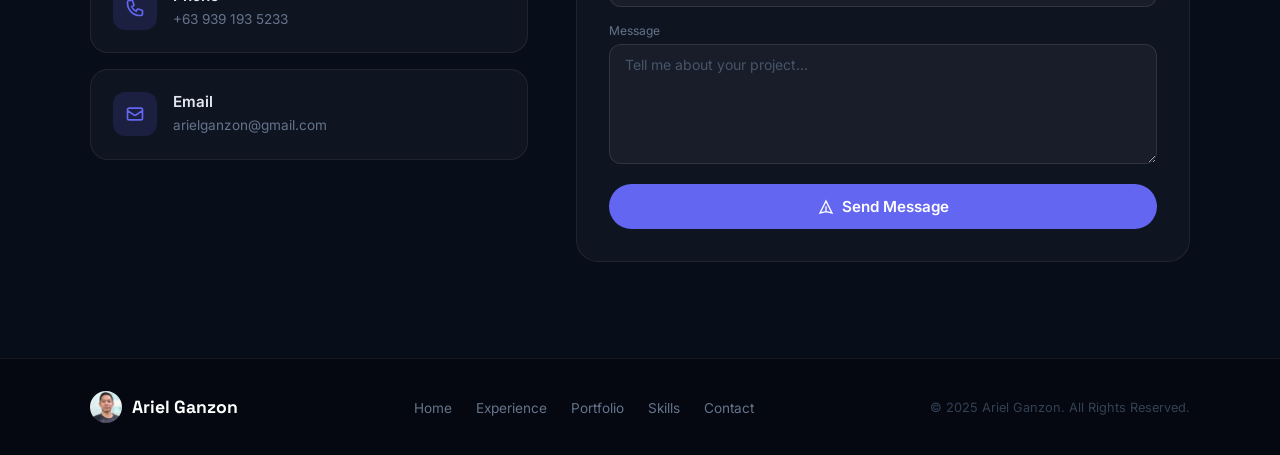
==== commit 787f720d: "Update index.html" ====
--- a/index.html
+++ b/index.html
@@ -603,8 +603,8 @@
 <footer>
   <div class="foot-inner">
     <a href="#home" class="logo">
-      <div class="logo-icon">AG</div>
-      ArielGanzon
+      <div class="logo-icon"></div>
+      Ariel Ganzon
     </a>
     <ul class="foot-links">
       <li><a href="#home">Home</a></li>
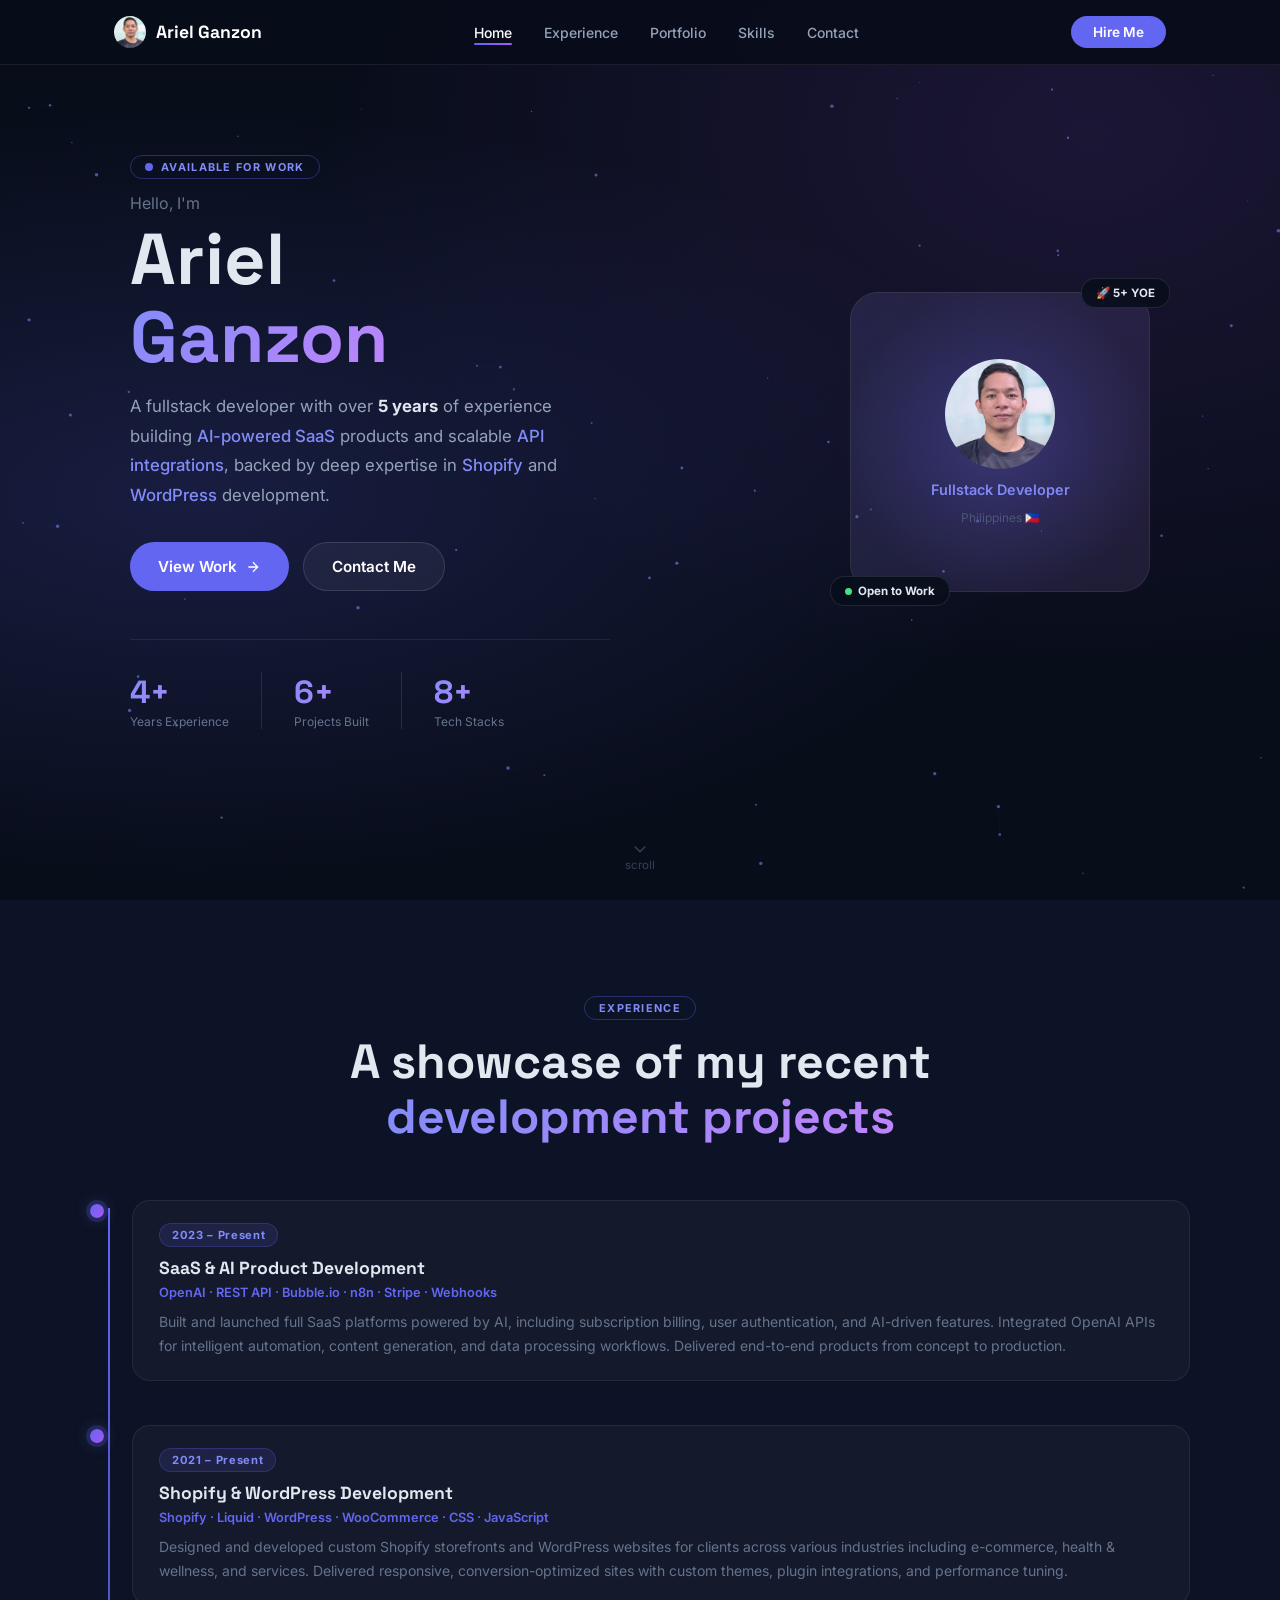
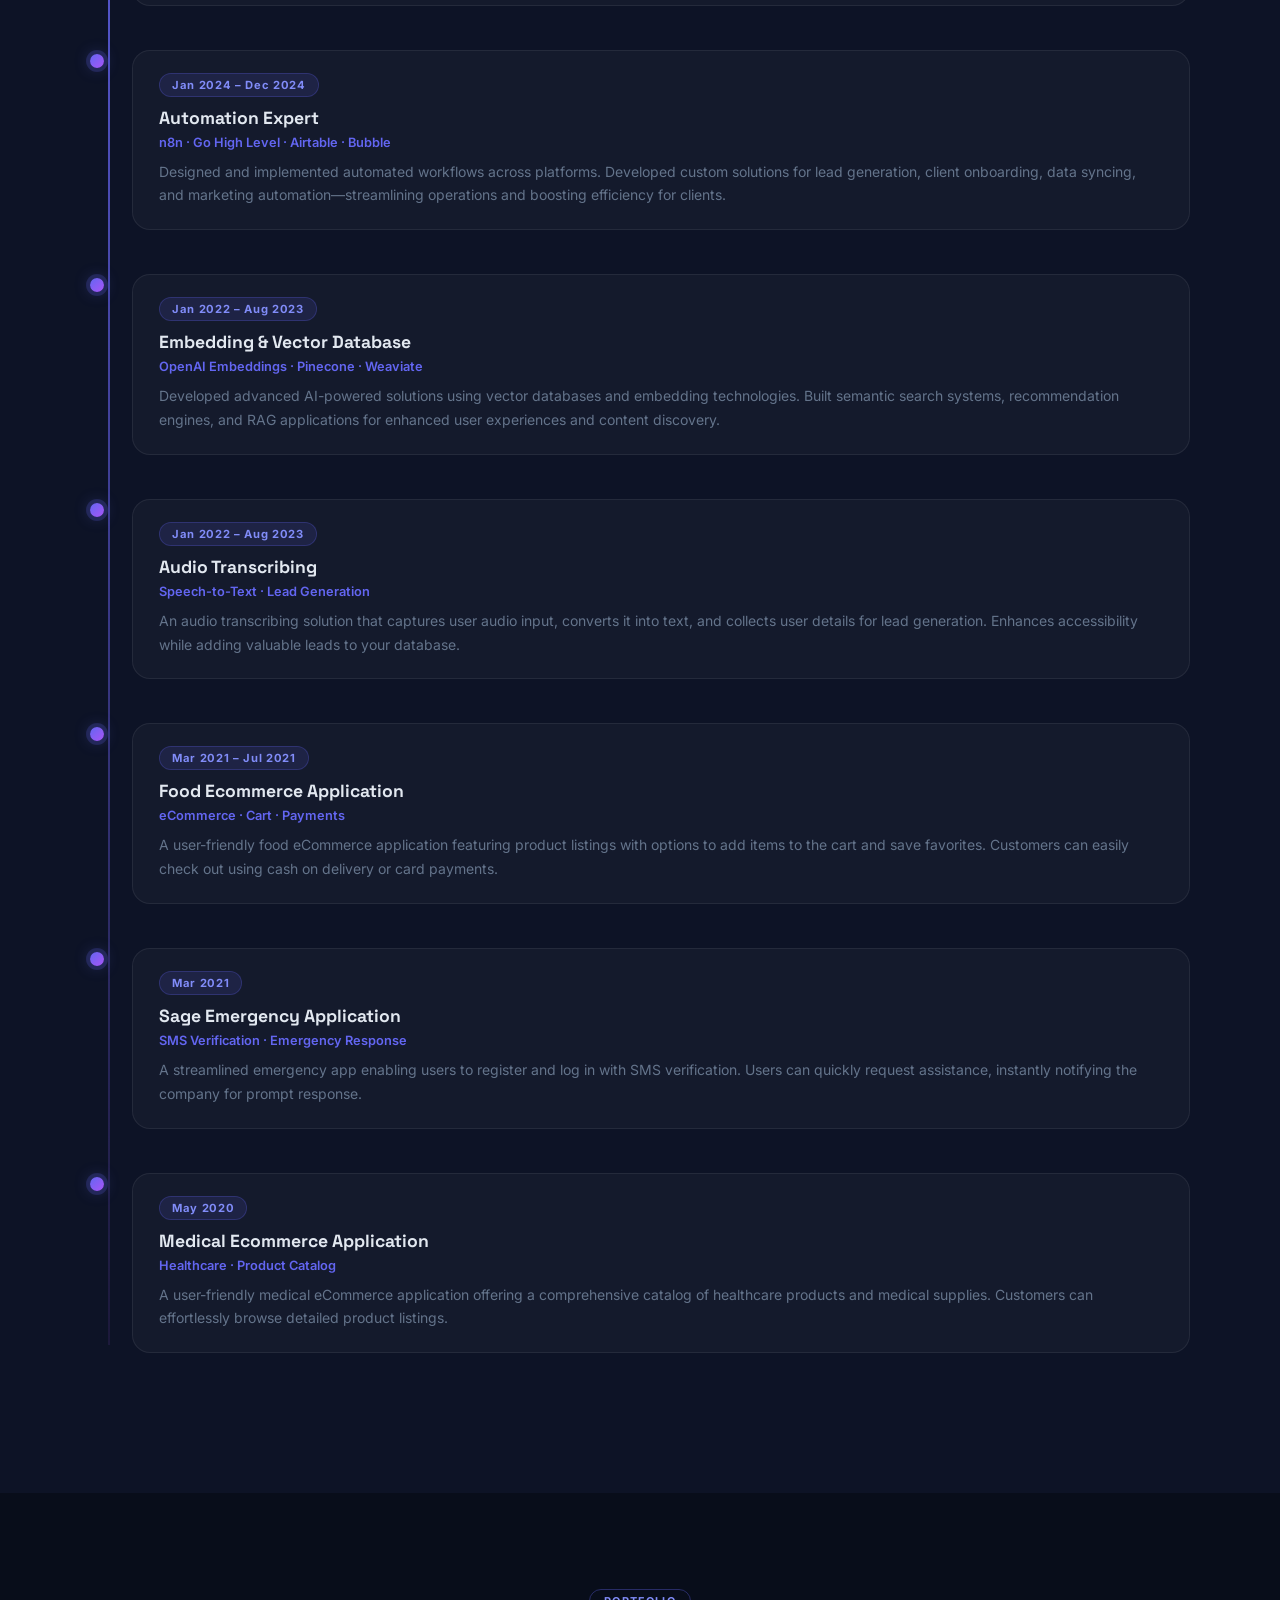
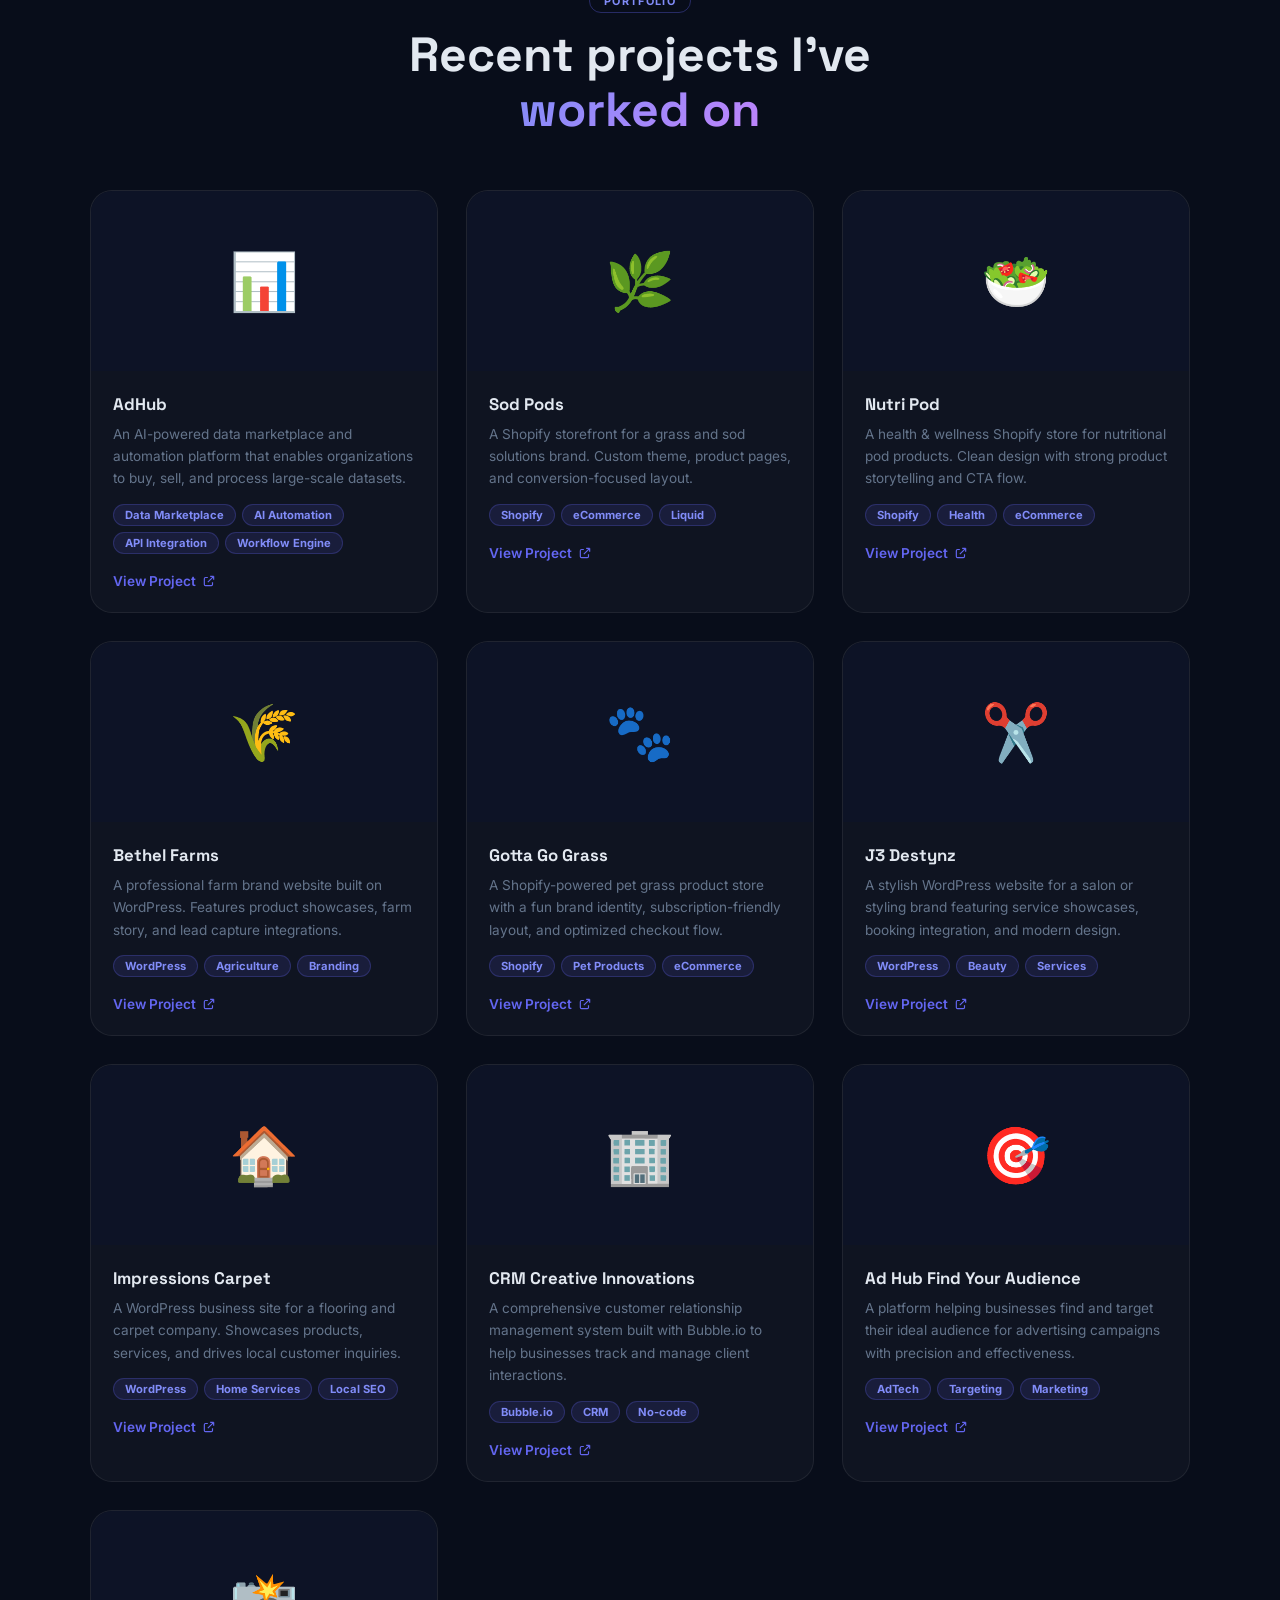
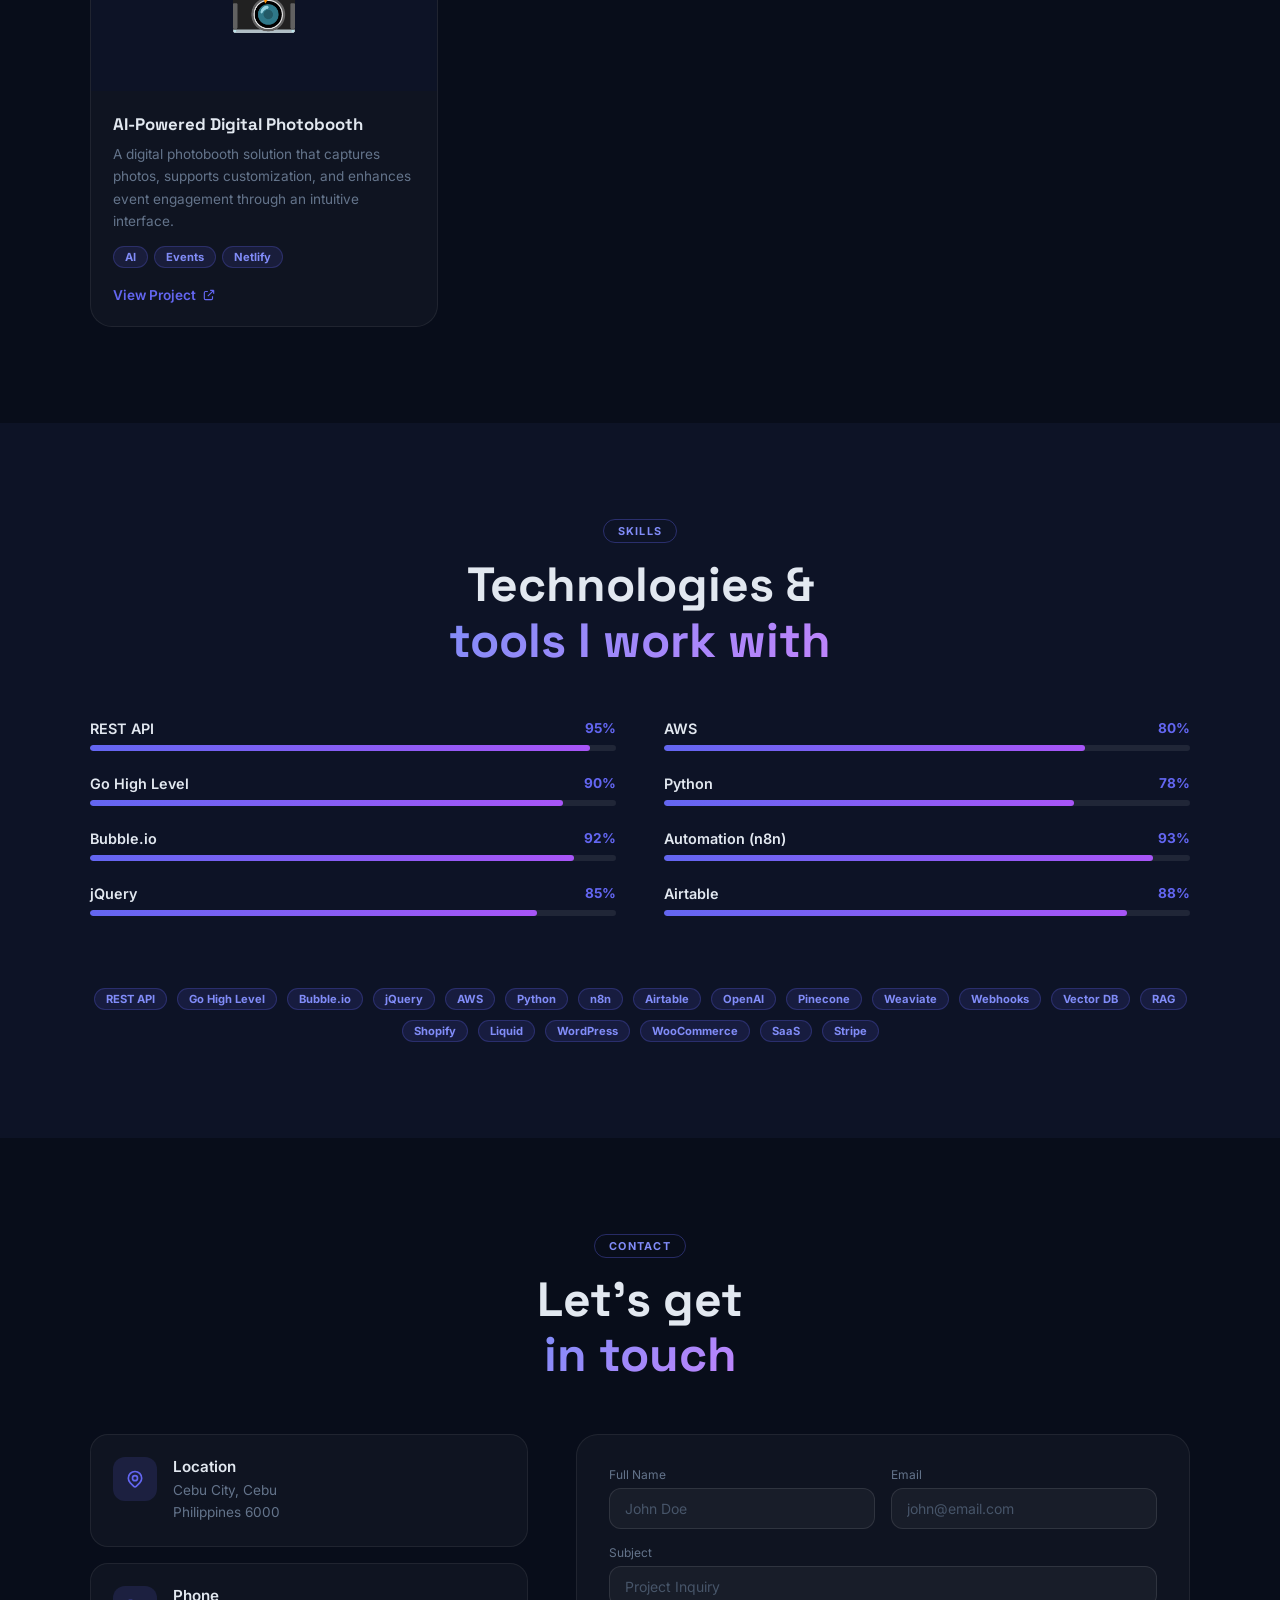
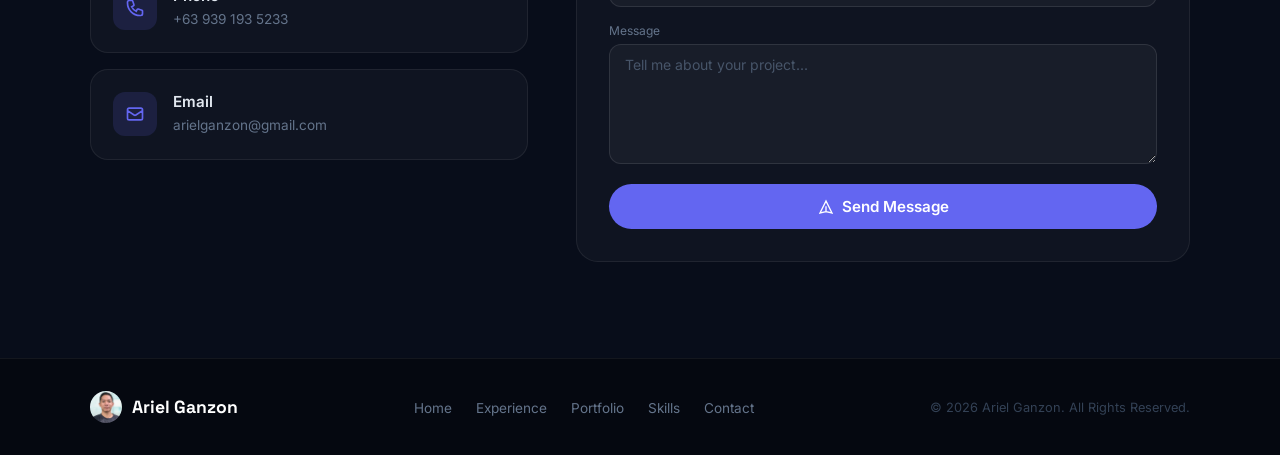
==== commit 4748b618: "Update index.html" ====
--- a/index.html
+++ b/index.html
@@ -613,7 +613,7 @@
       <li><a href="#skills">Skills</a></li>
       <li><a href="#contact">Contact</a></li>
     </ul>
-    <p class="foot-copy">© 2025 Ariel Ganzon. All Rights Reserved.</p>
+    <p class="foot-copy">© 2026 Ariel Ganzon. All Rights Reserved.</p>
   </div>
 </footer>
 
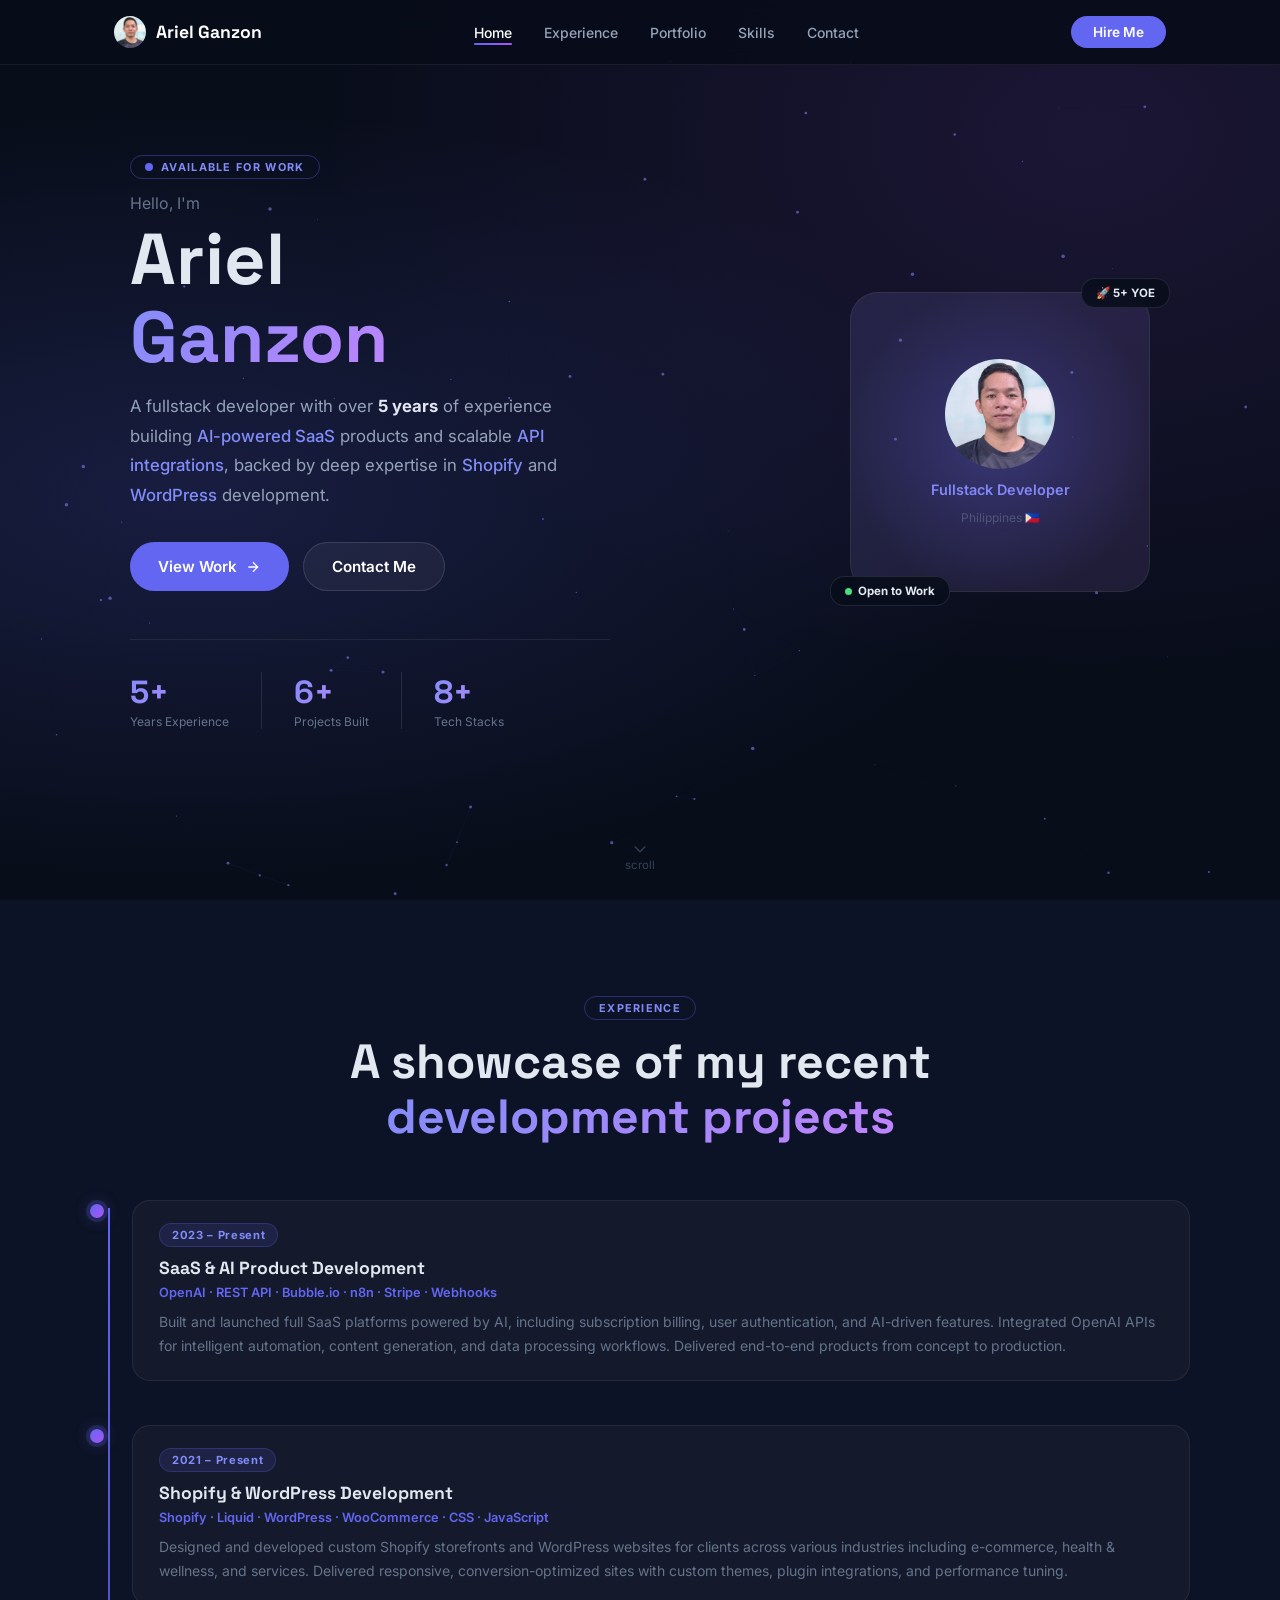
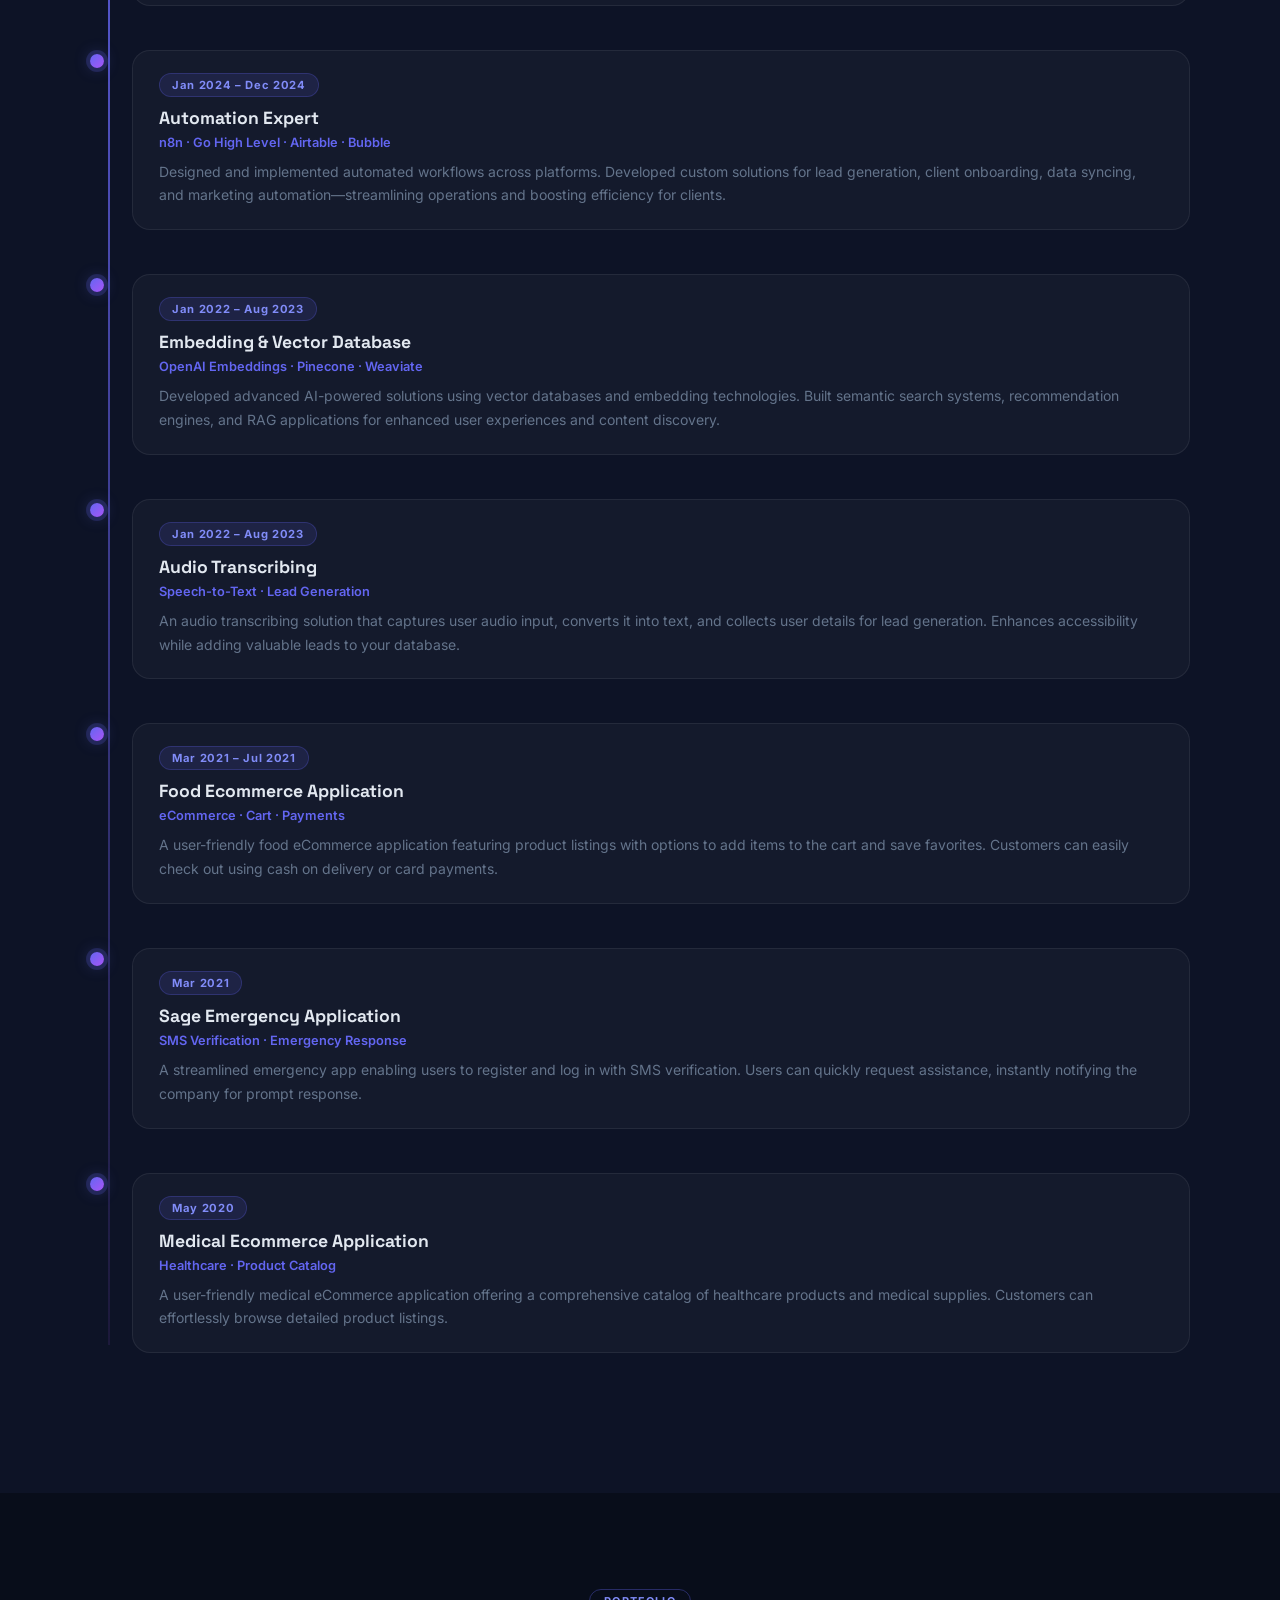
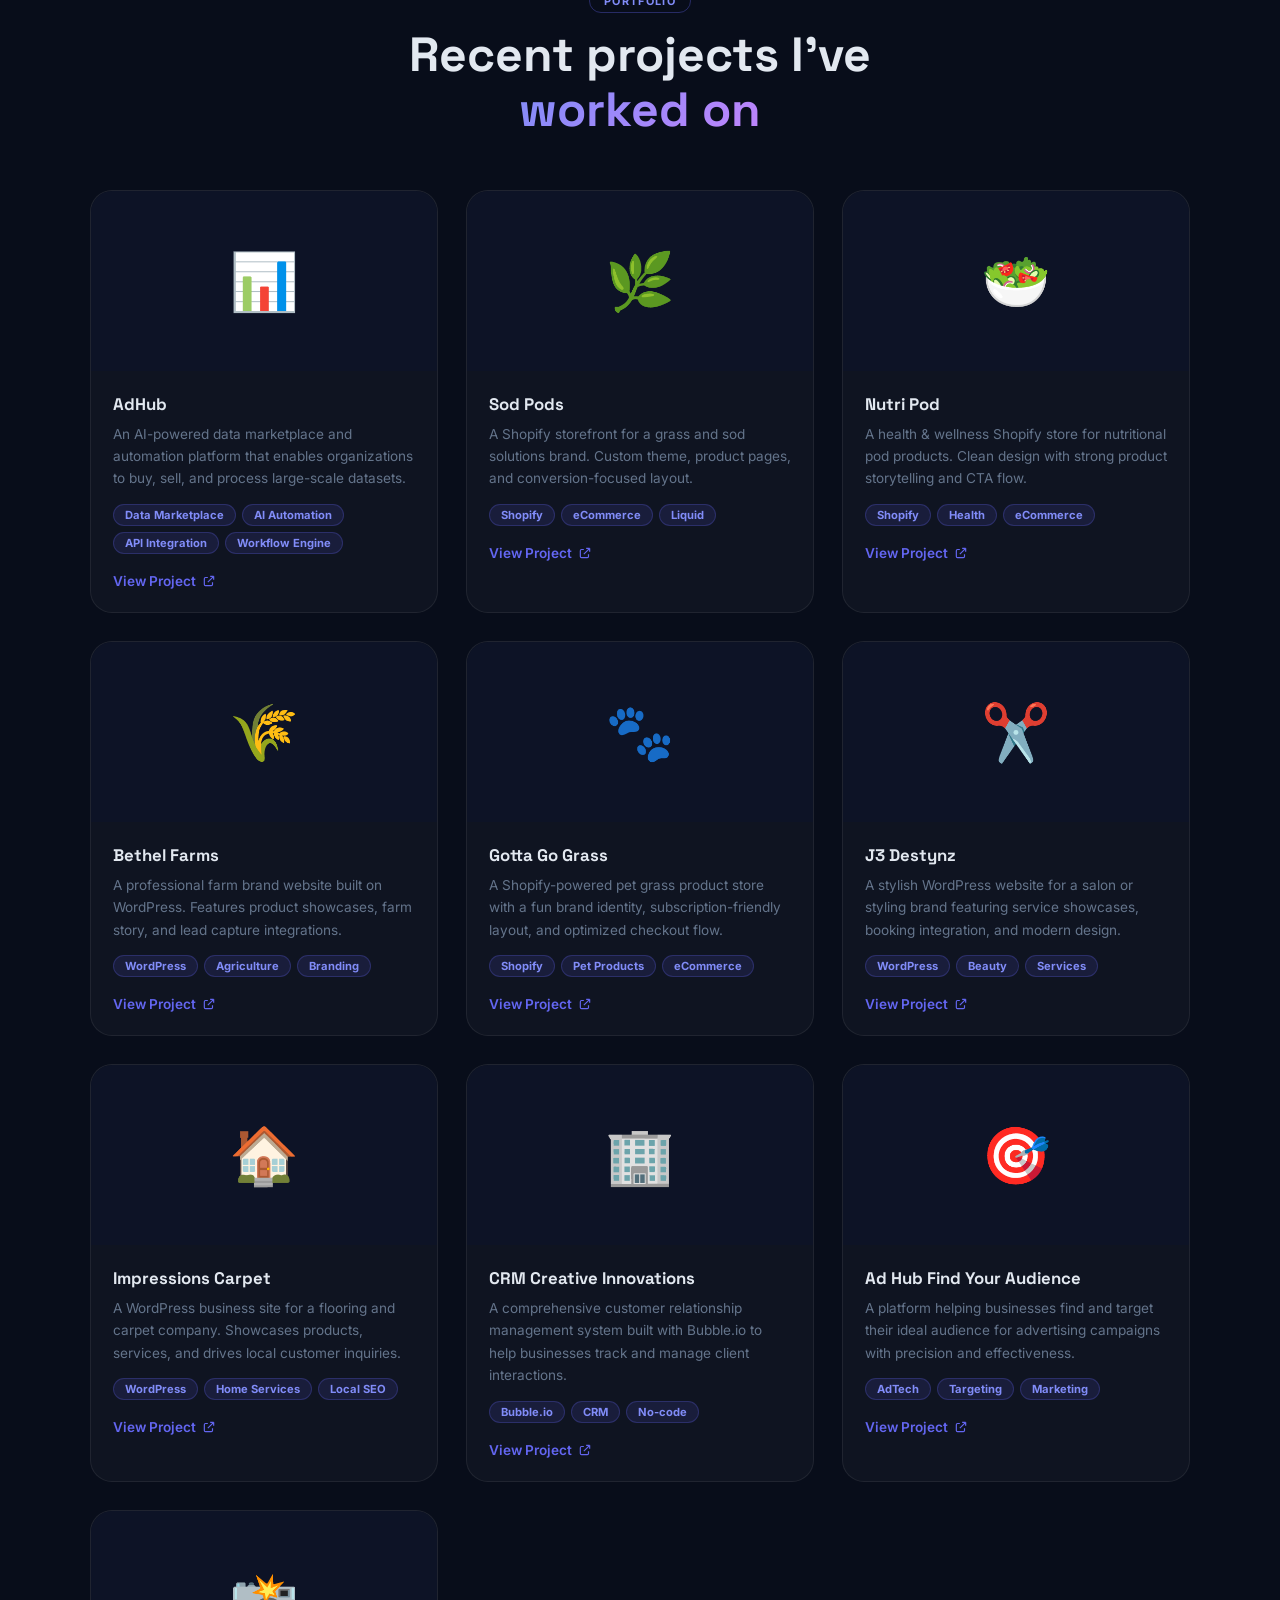
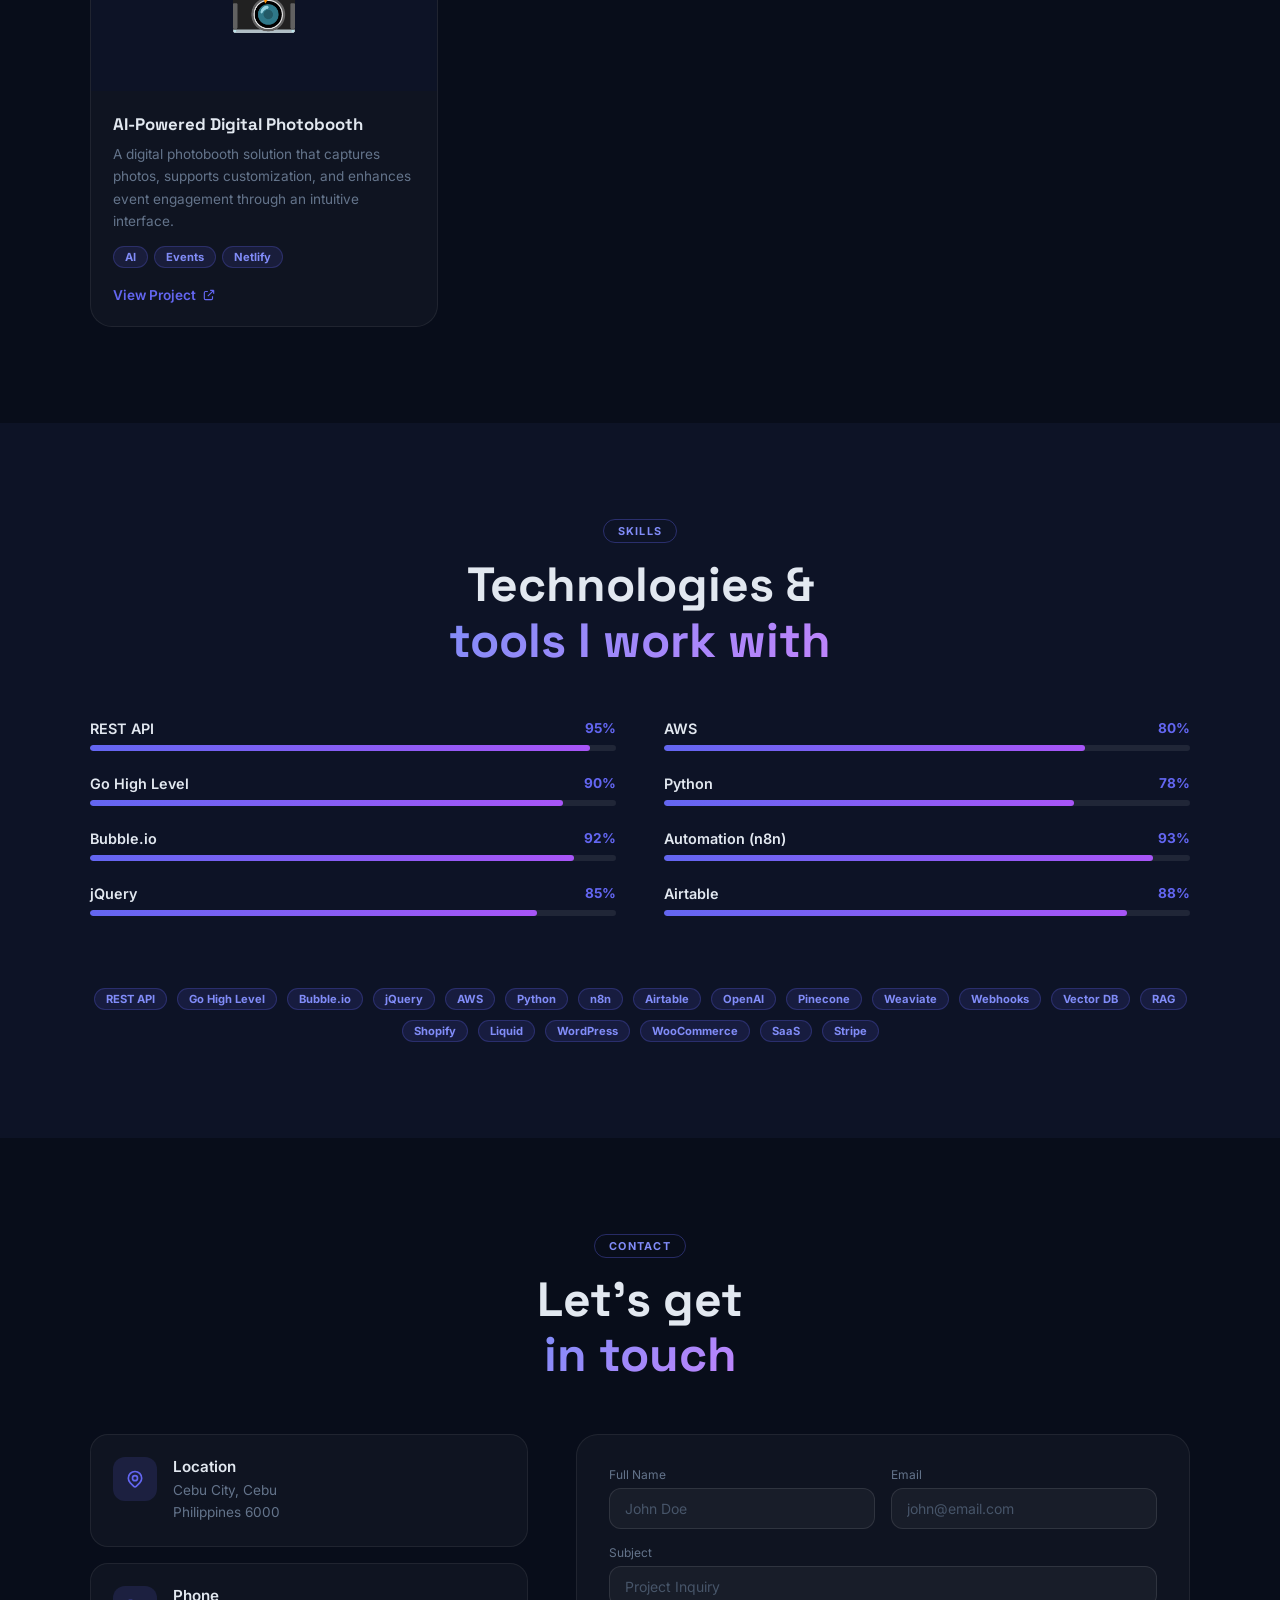
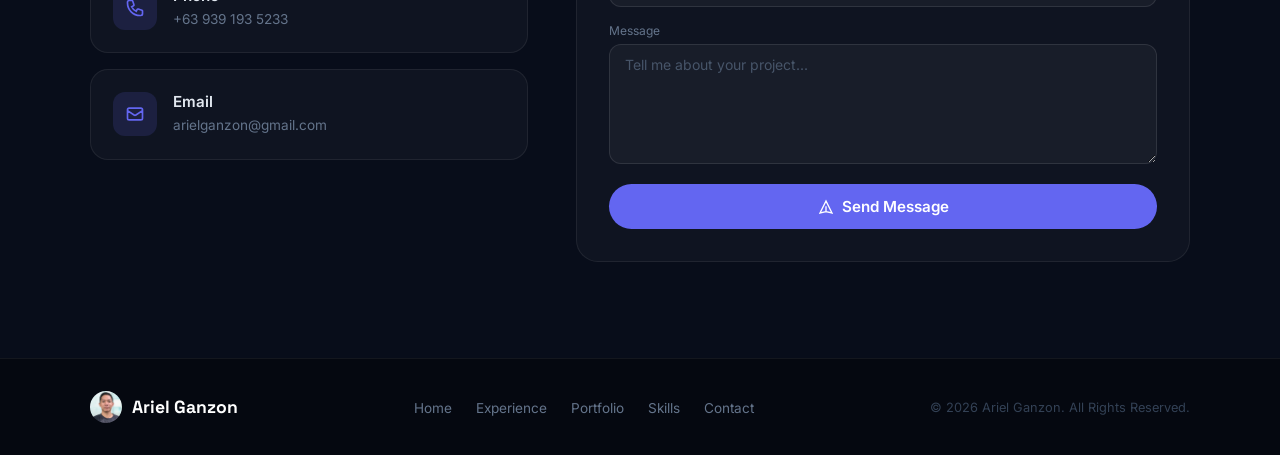
==== commit 26fcca89: "Update index.html" ====
--- a/index.html
+++ b/index.html
@@ -223,7 +223,7 @@
           <a href="#contact" class="btn-outline">Contact Me</a>
         </div>
         <div class="hero-stats reveal">
-          <div><div class="stat-num grad">4+</div><div class="stat-label">Years Experience</div></div>
+          <div><div class="stat-num grad">5+</div><div class="stat-label">Years Experience</div></div>
           <div class="stat-div"></div>
           <div><div class="stat-num grad">6+</div><div class="stat-label">Projects Built</div></div>
           <div class="stat-div"></div>
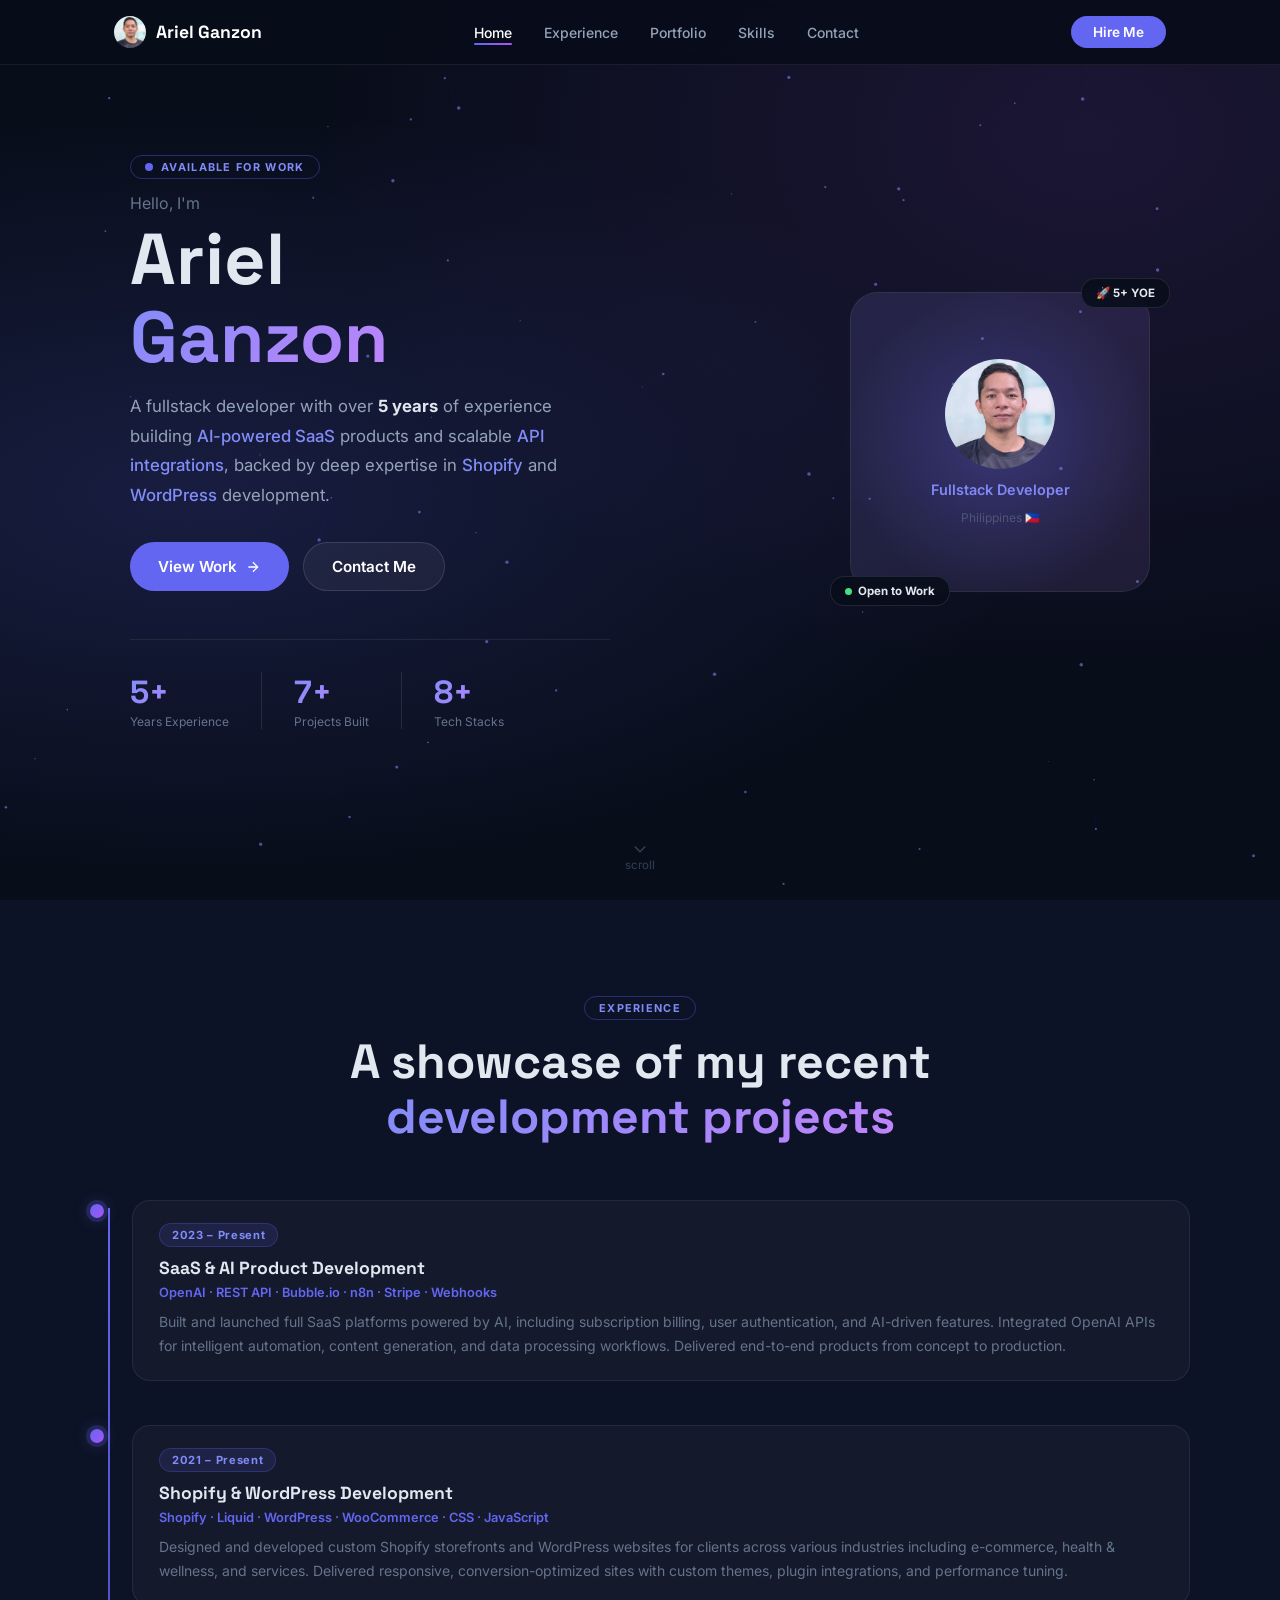
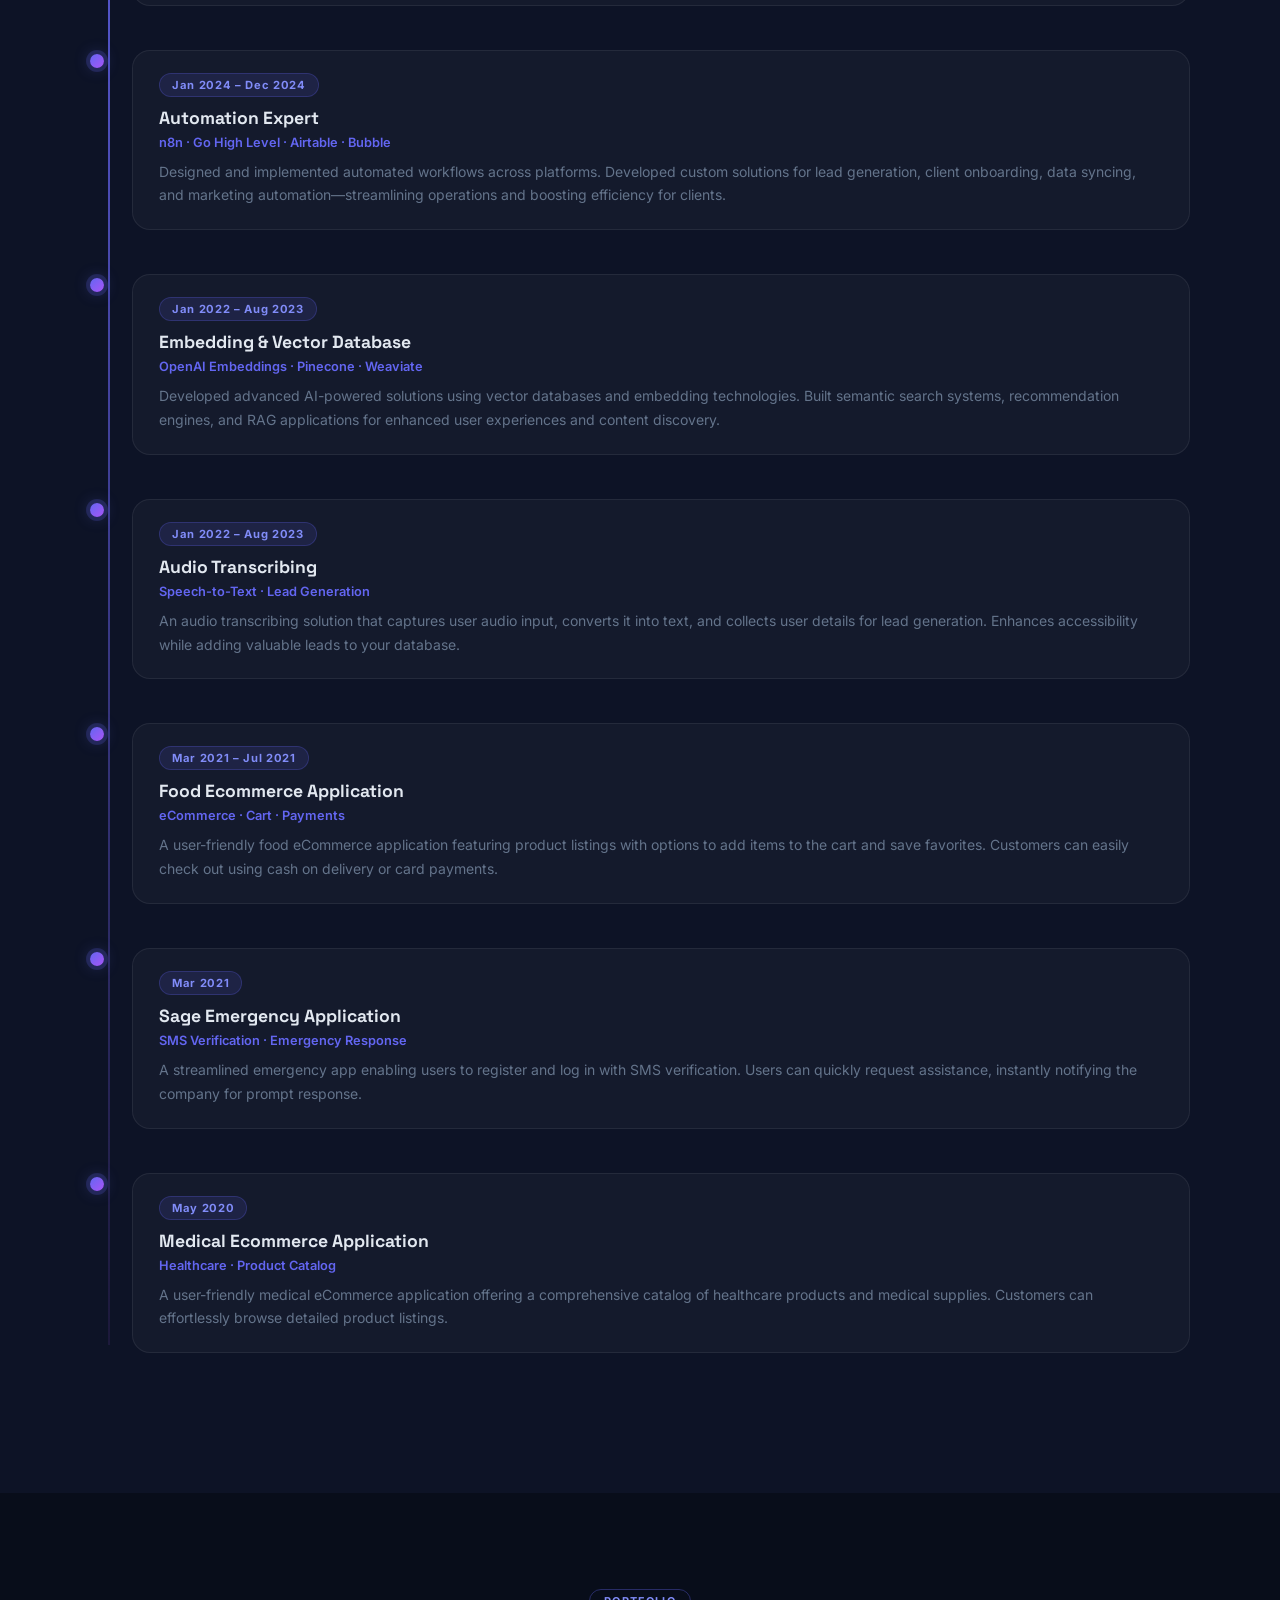
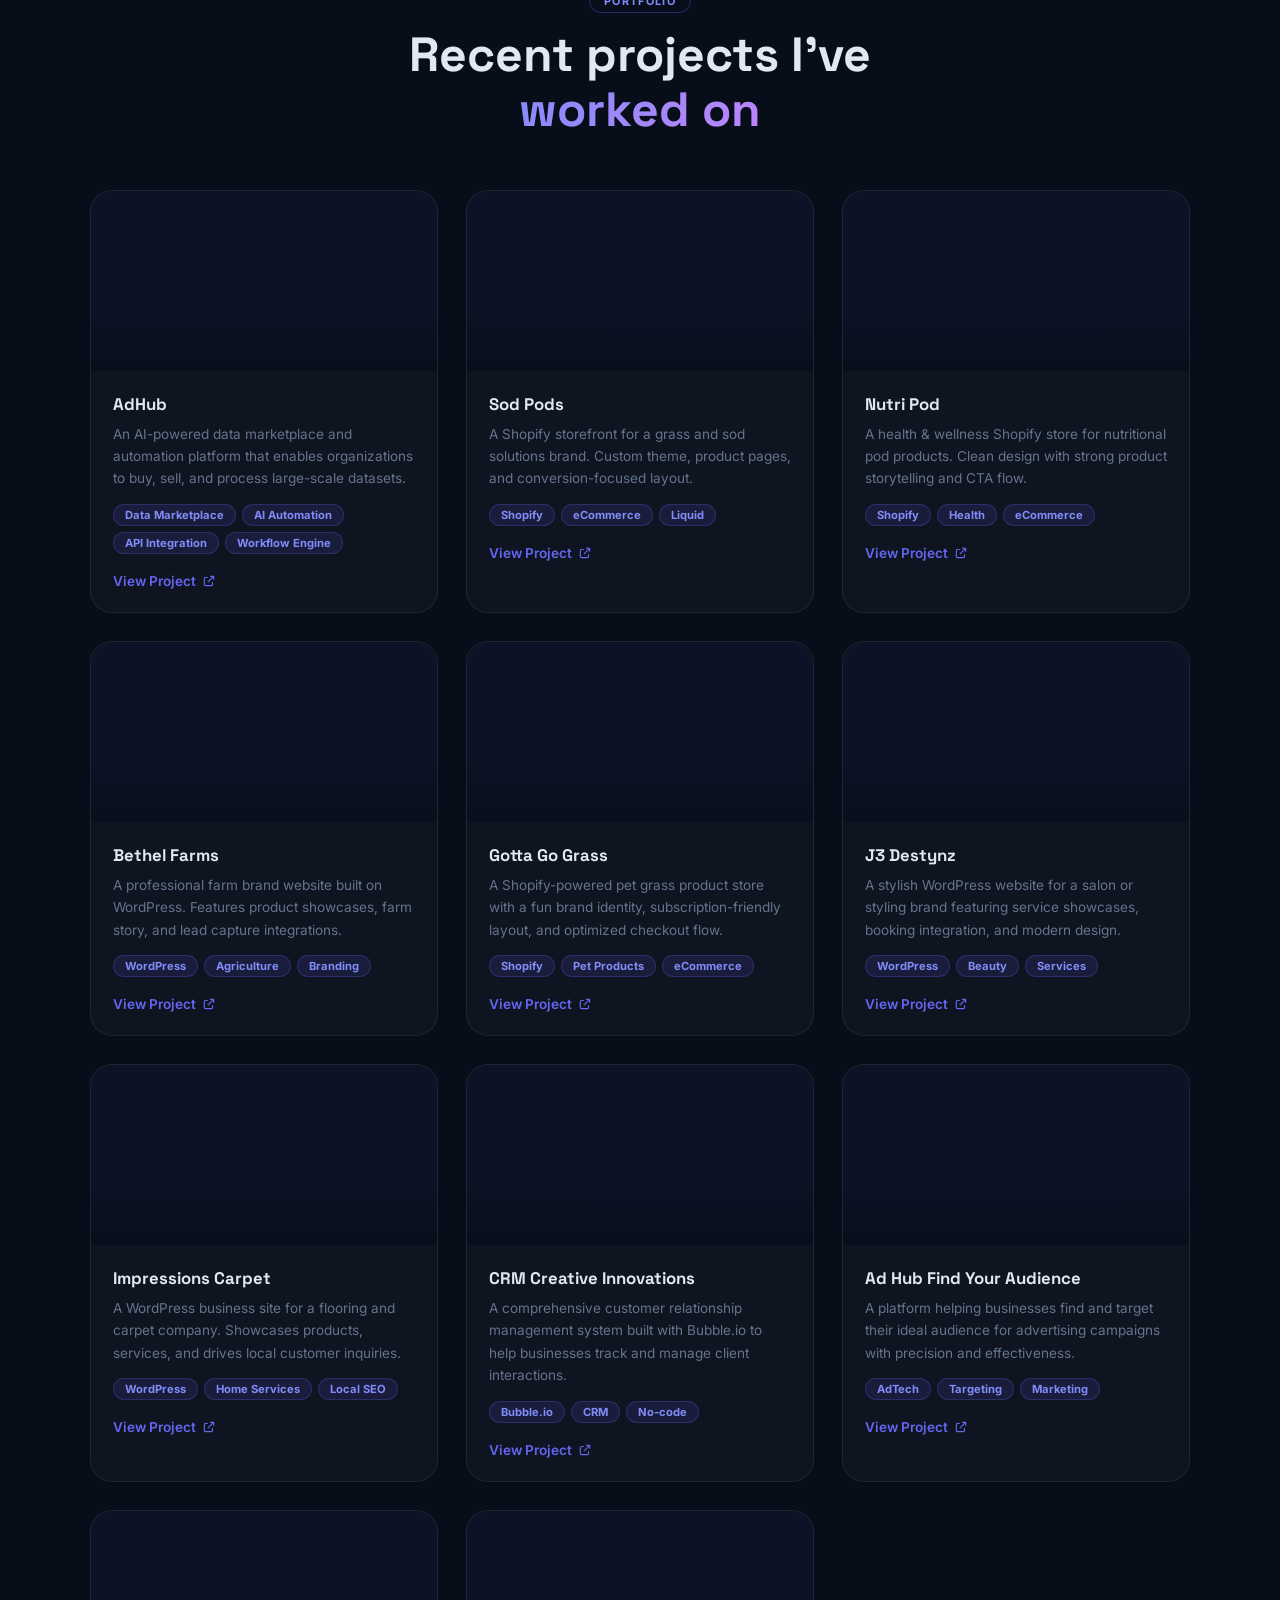
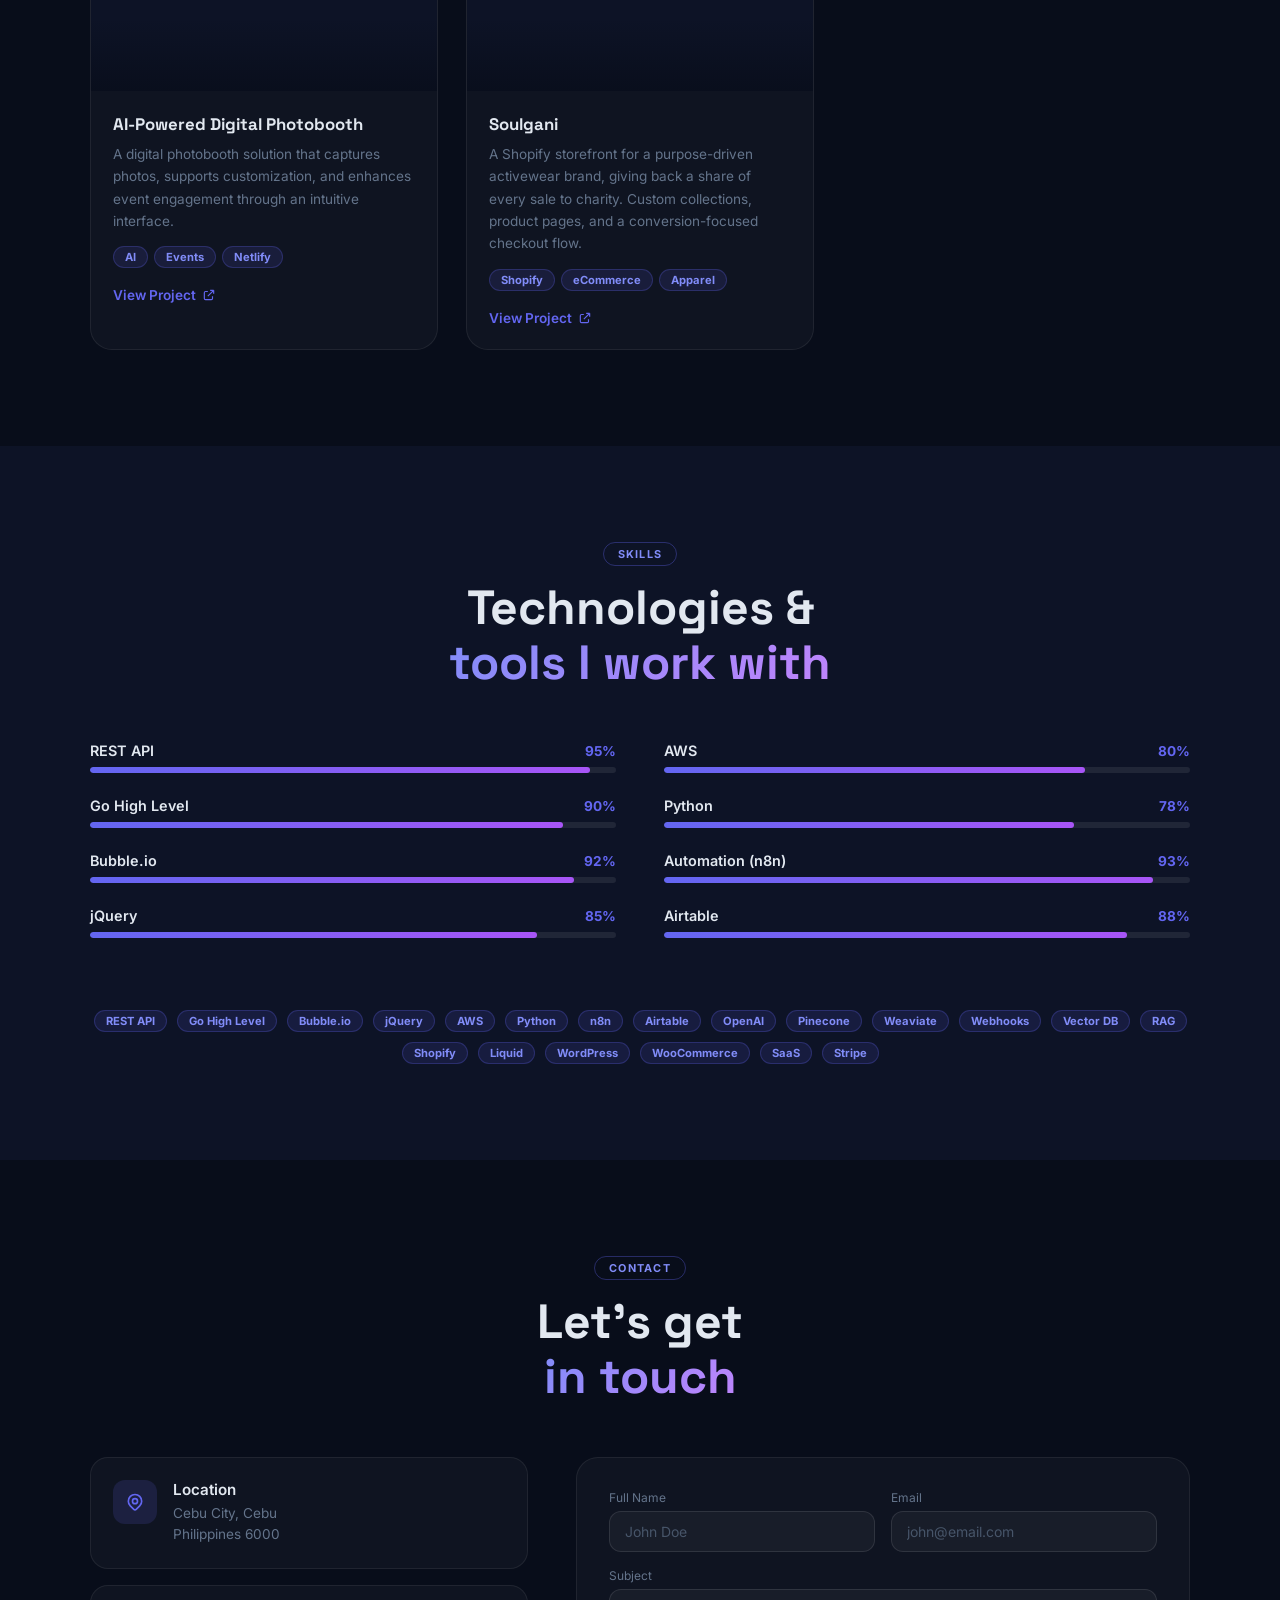
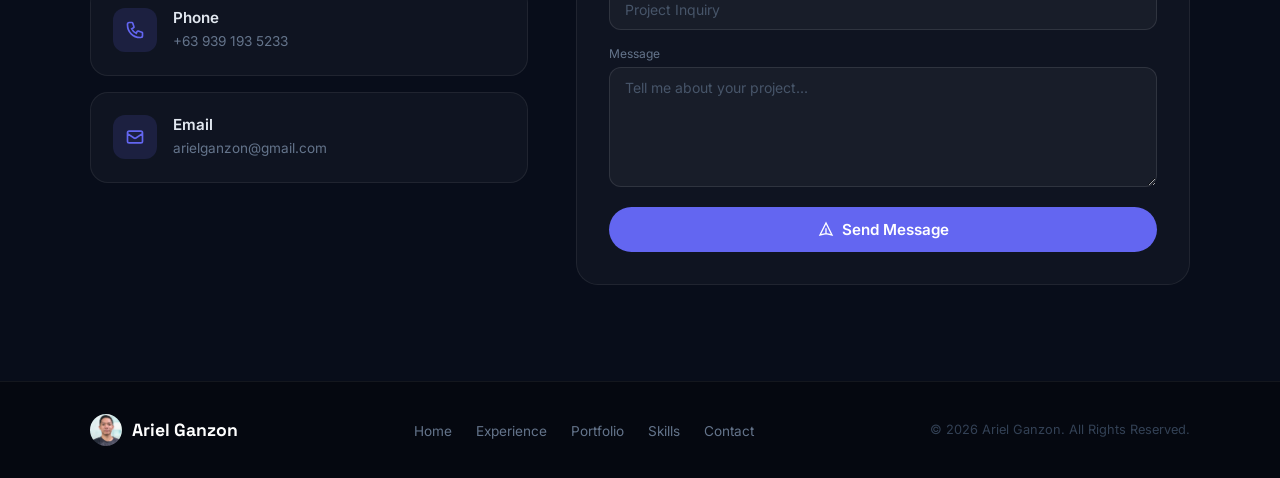
==== commit 016788d4: "Update index.html" ====
--- a/index.html
+++ b/index.html
@@ -105,10 +105,9 @@
 .port-card{background:rgba(255,255,255,.03);border:1px solid rgba(255,255,255,.07);border-radius:22px;overflow:hidden;transition:transform .3s,box-shadow .3s,border-color .3s;}
 .port-card:hover{transform:translateY(-8px);box-shadow:0 20px 40px rgba(99,102,241,.2);border-color:rgba(99,102,241,.3);}
 .port-thumb{height:180px;overflow:hidden;position:relative;background:#0d1326;}
-.port-thumb img{width:100%;height:100%;object-fit:cover;object-position:top;transition:transform .4s ease;display:block;}
-.port-card:hover .port-thumb img{transform:scale(1.05);}
+.port-thumb iframe{position:absolute;top:0;left:0;width:400%;height:400%;transform:scale(.25);transform-origin:0 0;border:0;pointer-events:none;transition:transform .4s ease;}
+.port-card:hover .port-thumb iframe{transform:scale(.265);}
 .port-thumb-overlay{position:absolute;inset:0;background:linear-gradient(to bottom,transparent 60%,rgba(8,13,26,.8));pointer-events:none;}
-.port-thumb-loader{position:absolute;inset:0;display:flex;align-items:center;justify-content:center;color:#334155;font-size:.75rem;}
 .port-body{padding:22px;}
 .port-body h3{font-family:'Space Grotesk',sans-serif;font-size:1.05rem;font-weight:700;margin-bottom:8px;}
 .port-body p{color:#64748b;font-size:.85rem;line-height:1.65;margin-bottom:14px;}
@@ -225,7 +224,7 @@
         <div class="hero-stats reveal">
           <div><div class="stat-num grad">5+</div><div class="stat-label">Years Experience</div></div>
           <div class="stat-div"></div>
-          <div><div class="stat-num grad">6+</div><div class="stat-label">Projects Built</div></div>
+          <div><div class="stat-num grad">7+</div><div class="stat-label">Projects Built</div></div>
           <div class="stat-div"></div>
           <div><div class="stat-num grad">8+</div><div class="stat-label">Tech Stacks</div></div>
         </div>
@@ -354,8 +353,7 @@
 
       <div class="port-card reveal">
         <div class="port-thumb">
-          <div class="port-thumb-loader">Loading preview…</div>
-          <img src="https://image.thum.io/get/width/600/crop/350/https://adhub-landing.onrender.com/" alt="AdHub Platform" loading="lazy" onload="this.previousElementSibling.style.display='none'" onerror="this.parentElement.innerHTML='<div style=\'display:flex;align-items:center;justify-content:center;height:100%;font-size:3.5rem;\'>📊</div>'"/>
+          <iframe src="https://adhub-landing.onrender.com/" title="AdHub Platform" loading="lazy" sandbox="allow-scripts allow-same-origin" referrerpolicy="no-referrer"></iframe>
           <div class="port-thumb-overlay"></div>
         </div>
       
@@ -381,8 +379,7 @@
       
       <div class="port-card reveal">
         <div class="port-thumb">
-          <div class="port-thumb-loader">Loading preview…</div>
-          <img src="https://image.thum.io/get/width/600/crop/350/https://trysodpods.com/" alt="Sod Pods" loading="lazy" onload="this.previousElementSibling.style.display='none'" onerror="this.parentElement.innerHTML='<div style=\'display:flex;align-items:center;justify-content:center;height:100%;font-size:3.5rem;\'>🌿</div>'"/>
+          <iframe src="https://trysodpods.com/" title="Sod Pods" loading="lazy" sandbox="allow-scripts allow-same-origin" referrerpolicy="no-referrer"></iframe>
           <div class="port-thumb-overlay"></div>
         </div>
         <div class="port-body">
@@ -395,8 +392,7 @@
 
       <div class="port-card reveal" style="transition-delay:.05s">
         <div class="port-thumb">
-          <div class="port-thumb-loader">Loading preview…</div>
-          <img src="https://image.thum.io/get/width/600/crop/350/https://trynutripod.com/" alt="Nutri Pod" loading="lazy" onload="this.previousElementSibling.style.display='none'" onerror="this.parentElement.innerHTML='<div style=\'display:flex;align-items:center;justify-content:center;height:100%;font-size:3.5rem;\'>🥗</div>'"/>
+          <iframe src="https://trynutripod.com/" title="Nutri Pod" loading="lazy" sandbox="allow-scripts allow-same-origin" referrerpolicy="no-referrer"></iframe>
           <div class="port-thumb-overlay"></div>
         </div>
         <div class="port-body">
@@ -409,8 +405,7 @@
 
       <div class="port-card reveal" style="transition-delay:.1s">
         <div class="port-thumb">
-          <div class="port-thumb-loader">Loading preview…</div>
-          <img src="https://image.thum.io/get/width/600/crop/350/https://bethelfarms.com/" alt="Bethel Farms" loading="lazy" onload="this.previousElementSibling.style.display='none'" onerror="this.parentElement.innerHTML='<div style=\'display:flex;align-items:center;justify-content:center;height:100%;font-size:3.5rem;\'>🌾</div>'"/>
+          <iframe src="https://bethelfarms.com/" title="Bethel Farms" loading="lazy" sandbox="allow-scripts allow-same-origin" referrerpolicy="no-referrer"></iframe>
           <div class="port-thumb-overlay"></div>
         </div>
         <div class="port-body">
@@ -423,8 +418,7 @@
 
       <div class="port-card reveal" style="transition-delay:.15s">
         <div class="port-thumb">
-          <div class="port-thumb-loader">Loading preview…</div>
-          <img src="https://image.thum.io/get/width/600/crop/350/https://gottagograss.com/" alt="Gotta Go Grass" loading="lazy" onload="this.previousElementSibling.style.display='none'" onerror="this.parentElement.innerHTML='<div style=\'display:flex;align-items:center;justify-content:center;height:100%;font-size:3.5rem;\'>🐾</div>'"/>
+          <iframe src="https://gottagograss.com/" title="Gotta Go Grass" loading="lazy" sandbox="allow-scripts allow-same-origin" referrerpolicy="no-referrer"></iframe>
           <div class="port-thumb-overlay"></div>
         </div>
         <div class="port-body">
@@ -437,8 +431,7 @@
 
       <div class="port-card reveal" style="transition-delay:.2s">
         <div class="port-thumb">
-          <div class="port-thumb-loader">Loading preview…</div>
-          <img src="https://image.thum.io/get/width/600/crop/350/https://j3destynz.com/" alt="J3 Destynz" loading="lazy" onload="this.previousElementSibling.style.display='none'" onerror="this.parentElement.innerHTML='<div style=\'display:flex;align-items:center;justify-content:center;height:100%;font-size:3.5rem;\'>✂️</div>'"/>
+          <iframe src="https://j3destynz.com/" title="J3 Destynz" loading="lazy" sandbox="allow-scripts allow-same-origin" referrerpolicy="no-referrer"></iframe>
           <div class="port-thumb-overlay"></div>
         </div>
         <div class="port-body">
@@ -451,8 +444,7 @@
 
       <div class="port-card reveal" style="transition-delay:.25s">
         <div class="port-thumb">
-          <div class="port-thumb-loader">Loading preview…</div>
-          <img src="https://image.thum.io/get/width/600/crop/350/https://impressionscarpet.com/" alt="Impressions Carpet" loading="lazy" onload="this.previousElementSibling.style.display='none'" onerror="this.parentElement.innerHTML='<div style=\'display:flex;align-items:center;justify-content:center;height:100%;font-size:3.5rem;\'>🏠</div>'"/>
+          <iframe src="https://impressionscarpet.com/" title="Impressions Carpet" loading="lazy" sandbox="allow-scripts allow-same-origin" referrerpolicy="no-referrer"></iframe>
           <div class="port-thumb-overlay"></div>
         </div>
         <div class="port-body">
@@ -465,8 +457,7 @@
 
       <div class="port-card reveal">
         <div class="port-thumb">
-          <div class="port-thumb-loader">Loading preview…</div>
-          <img src="https://image.thum.io/get/width/600/crop/350/https://crm-80058.bubbleapps.io/version-test/" alt="CRM Creative Innovations" loading="lazy" onload="this.previousElementSibling.style.display='none'" onerror="this.parentElement.innerHTML='<div style=\'display:flex;align-items:center;justify-content:center;height:100%;font-size:3.5rem;\'>🏢</div>'"/>
+          <iframe src="https://crm-80058.bubbleapps.io/version-test/" title="CRM Creative Innovations" loading="lazy" sandbox="allow-scripts allow-same-origin" referrerpolicy="no-referrer"></iframe>
           <div class="port-thumb-overlay"></div>
         </div>
         <div class="port-body">
@@ -482,8 +473,7 @@
 
       <div class="port-card reveal" style="transition-delay:.1s">
         <div class="port-thumb">
-          <div class="port-thumb-loader">Loading preview…</div>
-          <img src="https://image.thum.io/get/width/600/crop/350/https://www.adhubaudience.com/" alt="Ad Hub" loading="lazy" onload="this.previousElementSibling.style.display='none'" onerror="this.parentElement.innerHTML='<div style=\'display:flex;align-items:center;justify-content:center;height:100%;font-size:3.5rem;\'>🎯</div>'"/>
+          <iframe src="https://www.adhubaudience.com/" title="Ad Hub" loading="lazy" sandbox="allow-scripts allow-same-origin" referrerpolicy="no-referrer"></iframe>
           <div class="port-thumb-overlay"></div>
         </div>
         <div class="port-body">
@@ -499,8 +489,7 @@
 
       <div class="port-card reveal" style="transition-delay:.2s">
         <div class="port-thumb">
-          <div class="port-thumb-loader">Loading preview…</div>
-          <img src="https://image.thum.io/get/width/600/crop/350/https://robooth.netlify.app/" alt="Digital Photobooth" loading="lazy" onload="this.previousElementSibling.style.display='none'" onerror="this.parentElement.innerHTML='<div style=\'display:flex;align-items:center;justify-content:center;height:100%;font-size:3.5rem;\'>📸</div>'"/>
+          <iframe src="https://robooth.netlify.app/" title="AI-Powered Digital Photobooth" loading="lazy" sandbox="allow-scripts allow-same-origin" referrerpolicy="no-referrer"></iframe>
           <div class="port-thumb-overlay"></div>
         </div>
         <div class="port-body">
@@ -508,6 +497,22 @@
           <p>A digital photobooth solution that captures photos, supports customization, and enhances event engagement through an intuitive interface.</p>
           <div class="tags"><span class="tag">AI</span><span class="tag">Events</span><span class="tag">Netlify</span></div>
           <a href="https://robooth.netlify.app/" target="_blank" class="port-link">
+            View Project
+            <svg width="14" height="14" fill="none" stroke="currentColor" stroke-width="2" viewBox="0 0 24 24"><path d="M10 6H6a2 2 0 00-2 2v10a2 2 0 002 2h10a2 2 0 002-2v-4M14 4h6m0 0v6m0-6L10 14"/></svg>
+          </a>
+        </div>
+      </div>
+
+      <div class="port-card reveal" style="transition-delay:.25s">
+        <div class="port-thumb">
+          <iframe src="https://soulgani.com/" title="Soulgani Activewear" loading="lazy" sandbox="allow-scripts allow-same-origin" referrerpolicy="no-referrer"></iframe>
+          <div class="port-thumb-overlay"></div>
+        </div>
+        <div class="port-body">
+          <h3>Soulgani</h3>
+          <p>A Shopify storefront for a purpose-driven activewear brand, giving back a share of every sale to charity. Custom collections, product pages, and a conversion-focused checkout flow.</p>
+          <div class="tags"><span class="tag">Shopify</span><span class="tag">eCommerce</span><span class="tag">Apparel</span></div>
+          <a href="https://soulgani.com/" target="_blank" class="port-link">
             View Project
             <svg width="14" height="14" fill="none" stroke="currentColor" stroke-width="2" viewBox="0 0 24 24"><path d="M10 6H6a2 2 0 00-2 2v10a2 2 0 002 2h10a2 2 0 002-2v-4M14 4h6m0 0v6m0-6L10 14"/></svg>
           </a>
